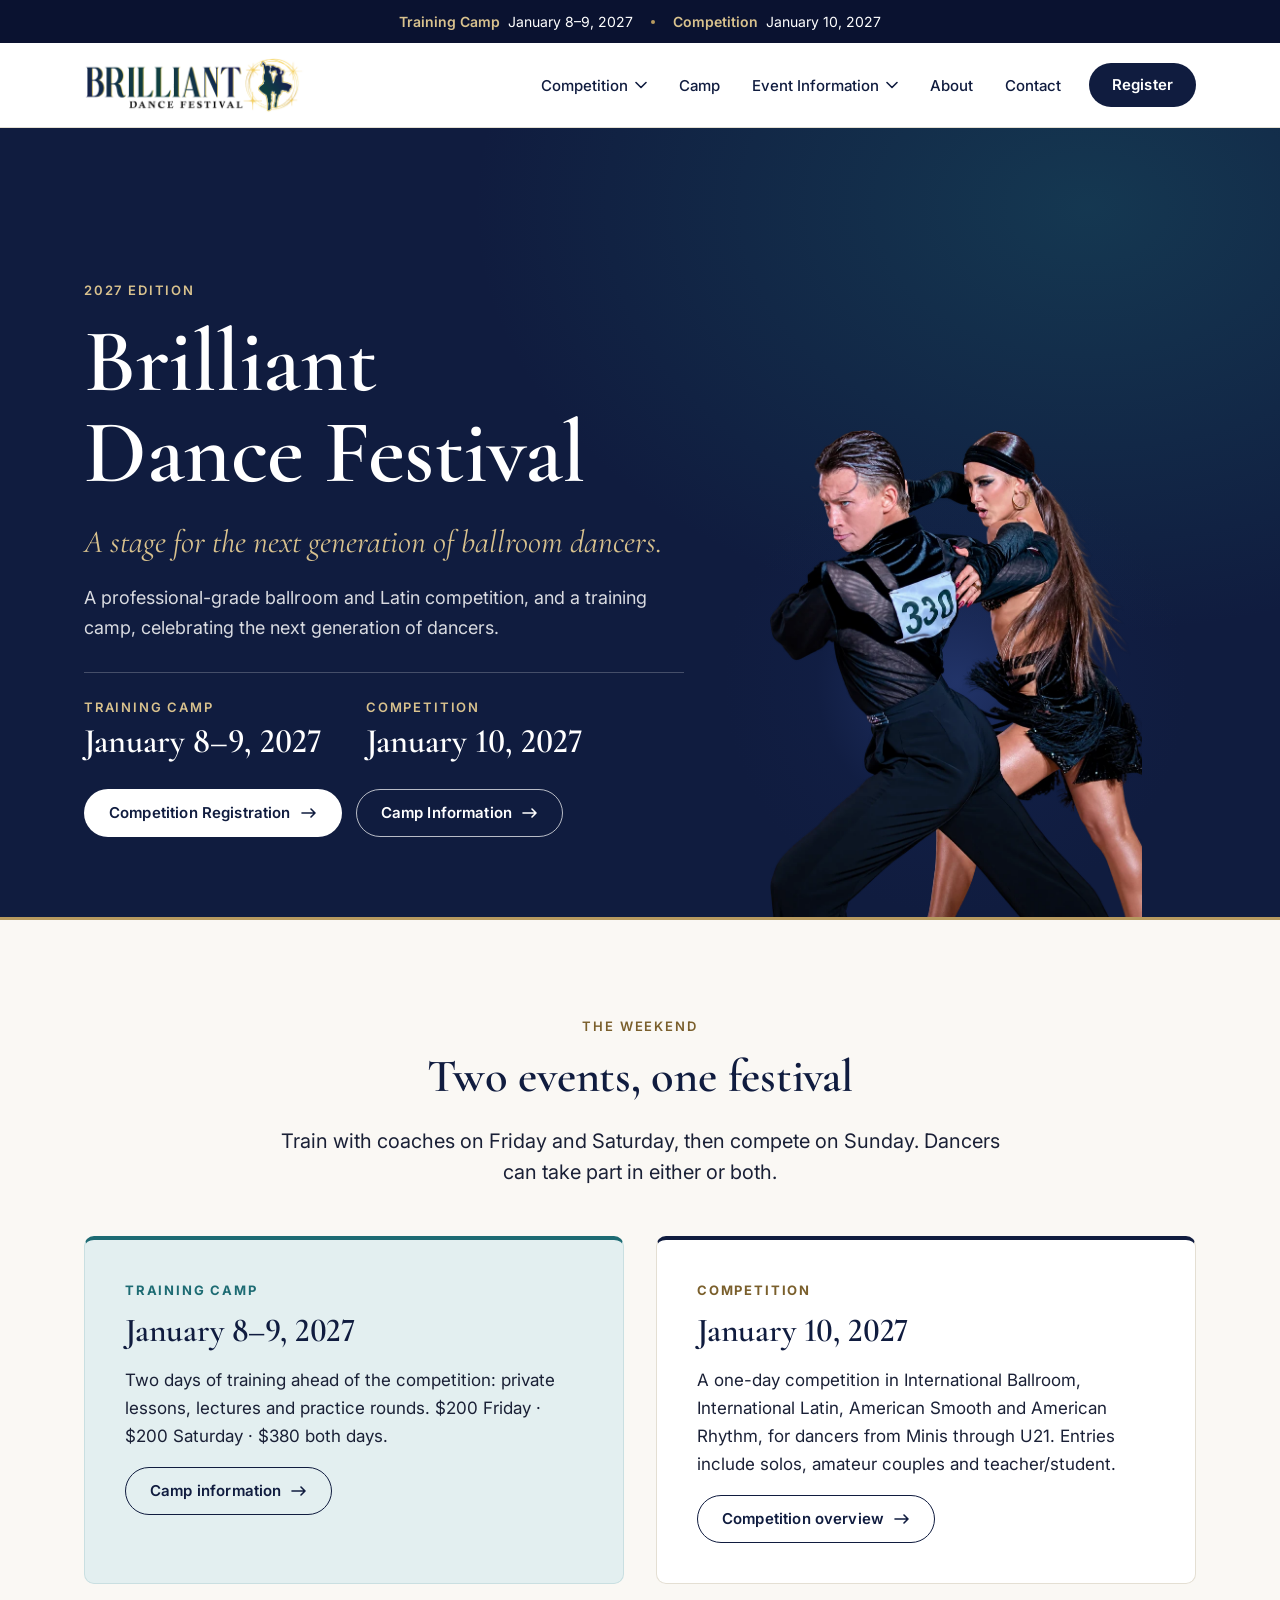
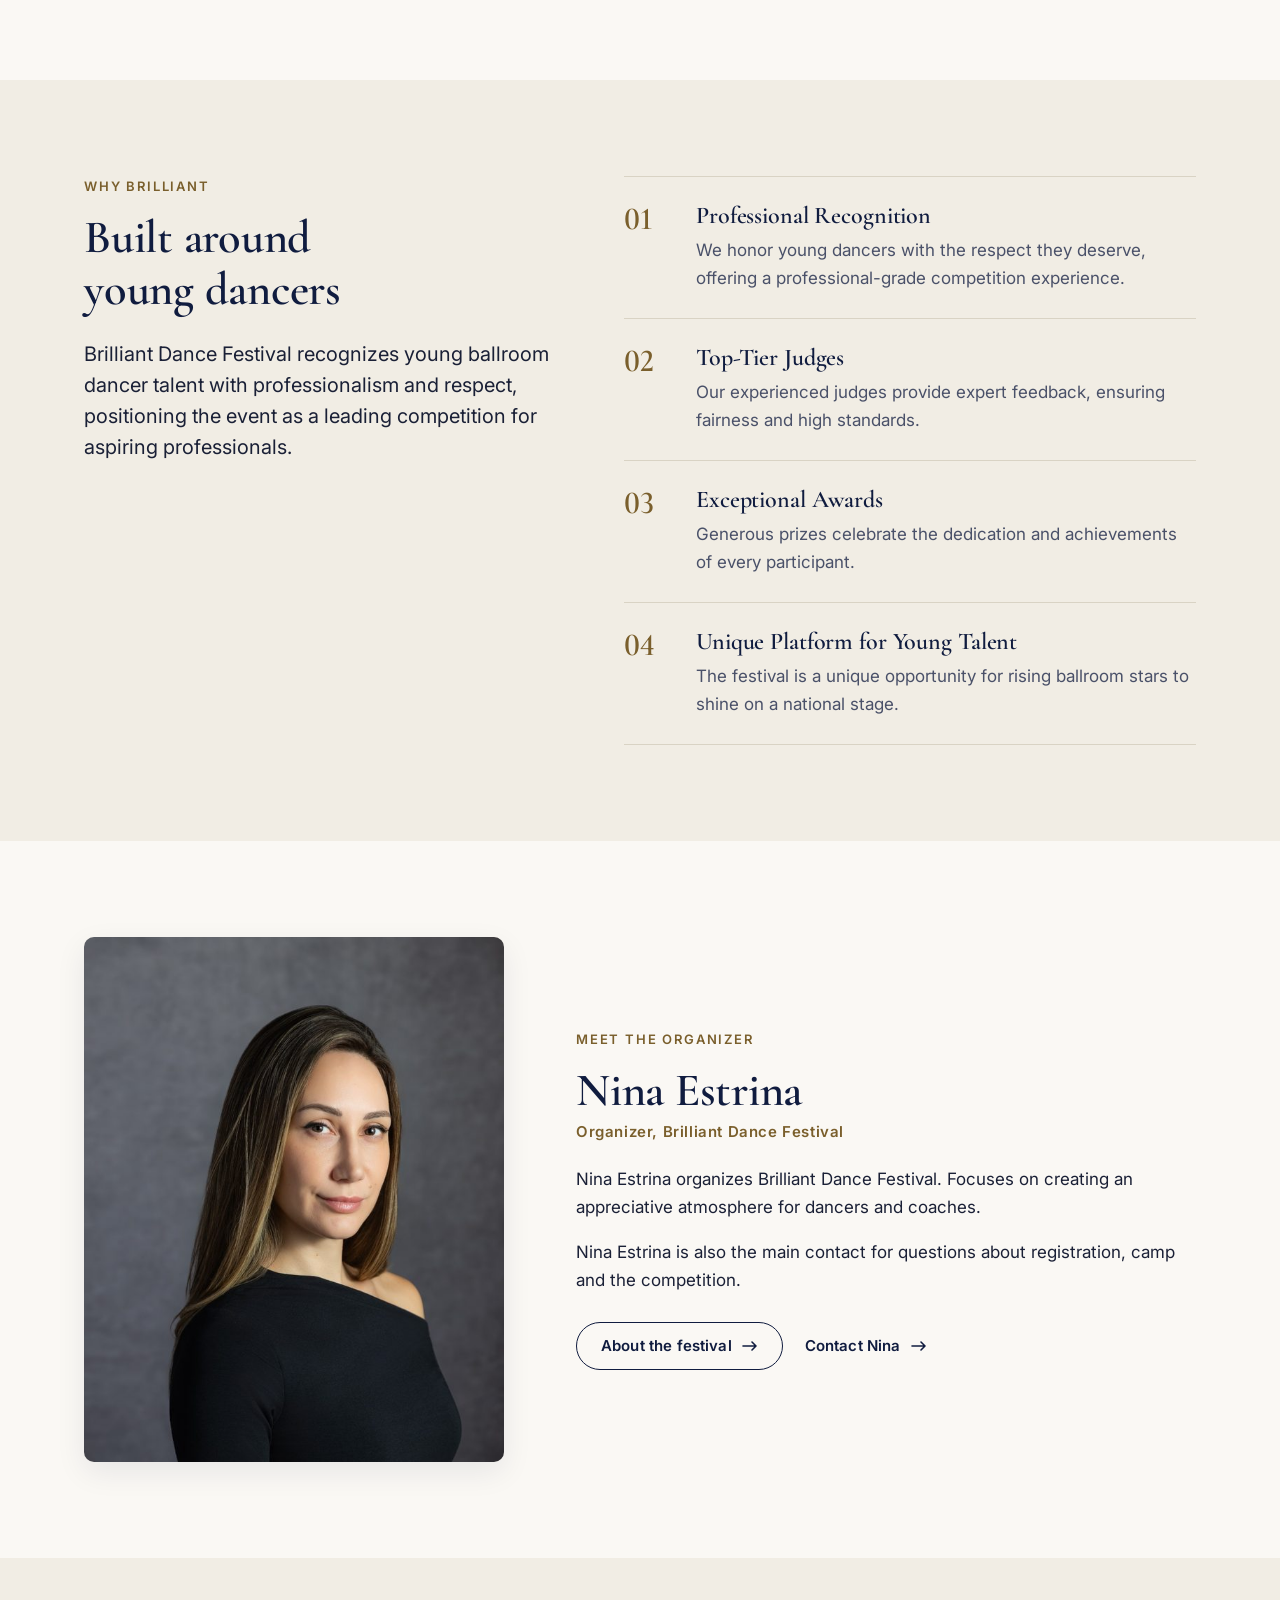
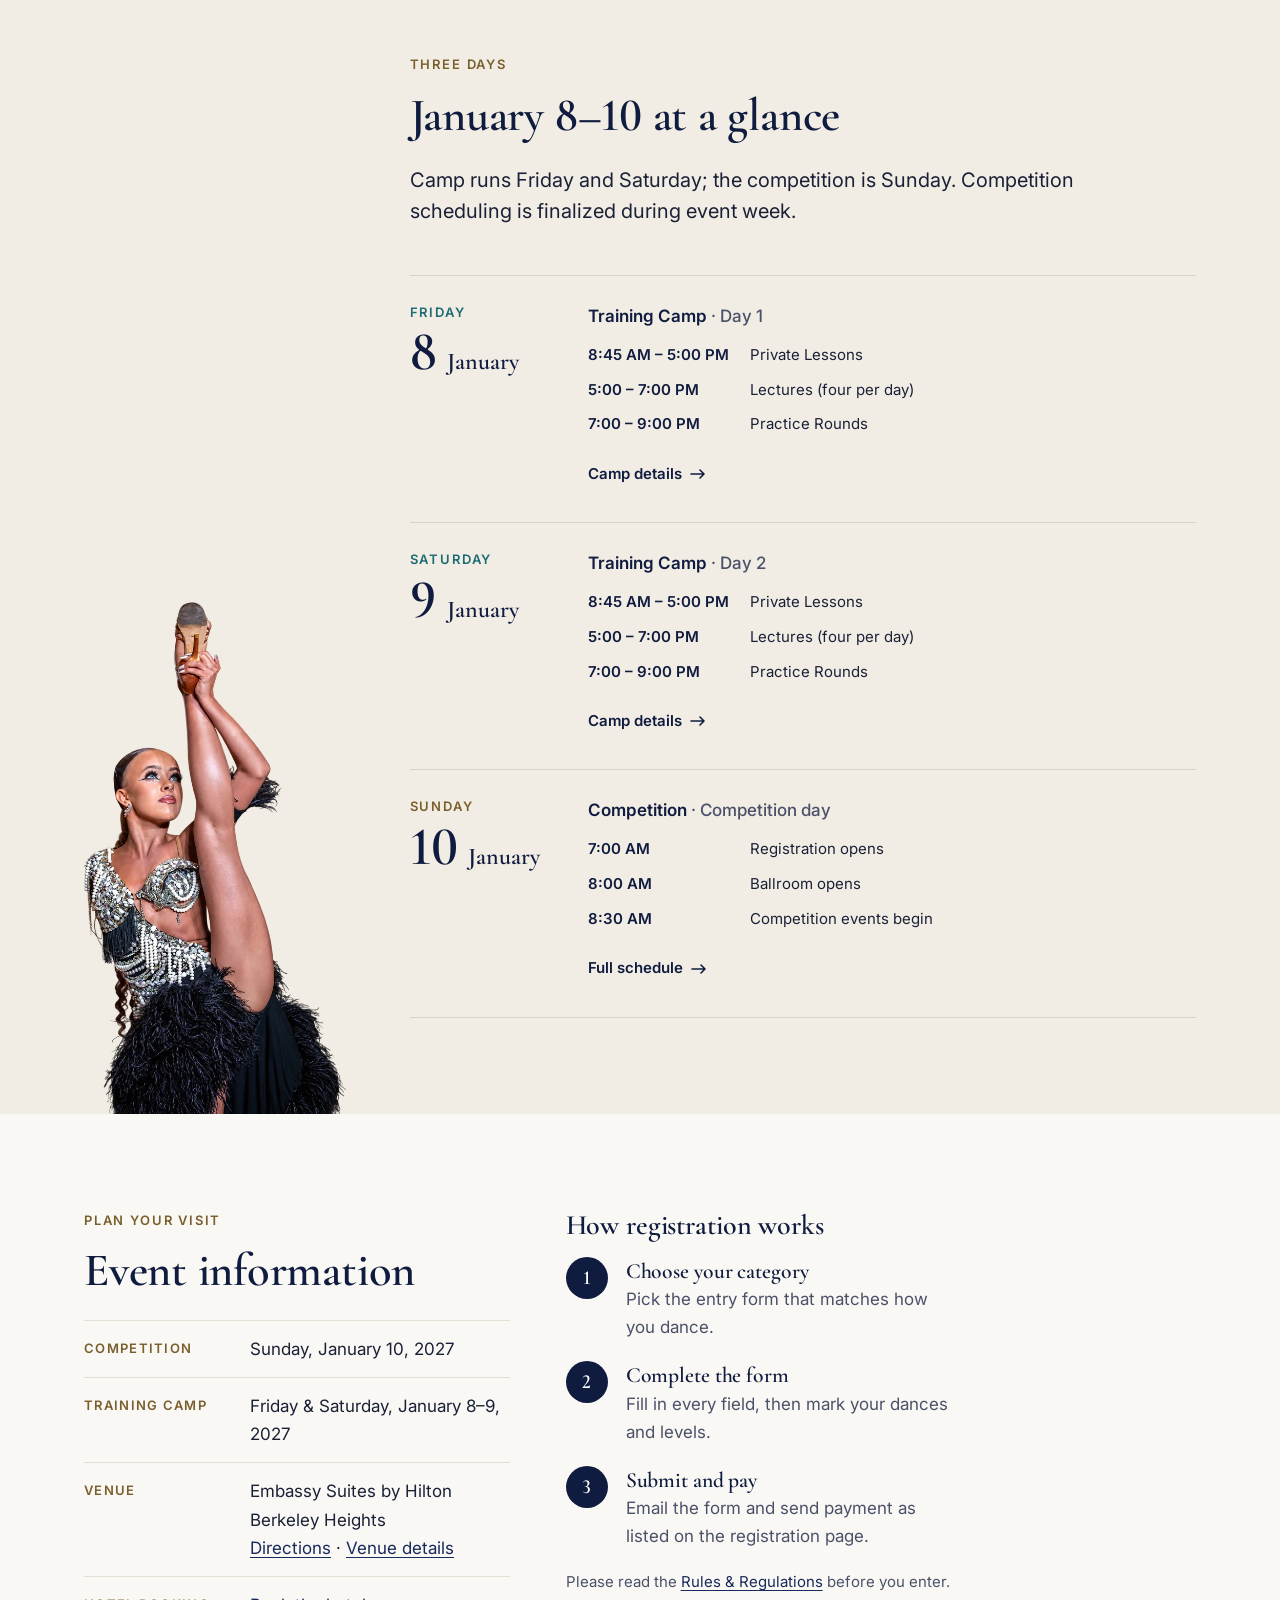
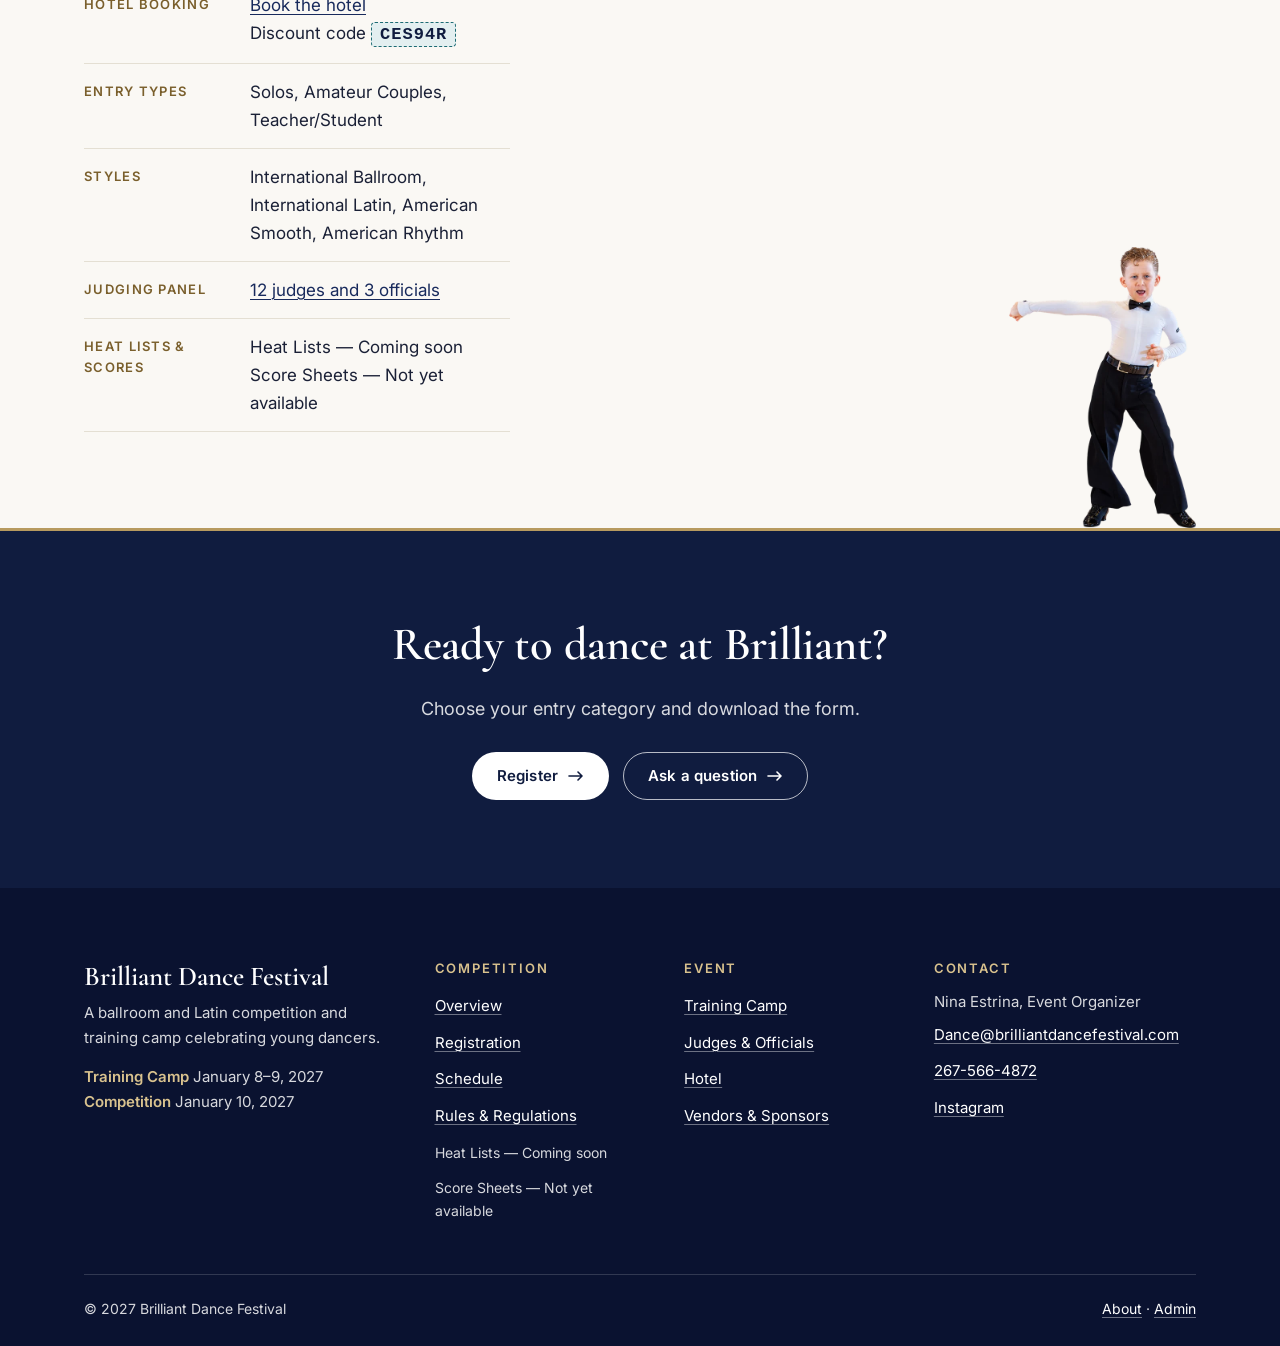
==== index.html @ 916d9d71 "Move Chairman of Judges (Darina Jeleva) to the Officials section Co-Authored-By: Claude Opus 5.5 <no" ====
<!DOCTYPE html>
<html lang="en" class="no-js">
<head>
<meta charset="UTF-8">
<meta name="viewport" content="width=device-width, initial-scale=1">
<title>Brilliant Dance Festival 2027 | Camp January 8–9, 2027 · Competition January 10, 2027</title>
<meta name="description" content="Brilliant Dance Festival 2027: Training Camp January 8–9, 2027 and ballroom competition January 10, 2027 at Embassy Suites by Hilton Berkeley Heights. Registration, schedule and event information.">
<meta name="theme-color" content="#101c3f">
<meta property="og:type" content="website">
<meta property="og:site_name" content="Brilliant Dance Festival">
<meta property="og:title" content="Brilliant Dance Festival 2027 | Camp January 8–9, 2027 · Competition January 10, 2027">
<meta property="og:description" content="Brilliant Dance Festival 2027: Training Camp January 8–9, 2027 and ballroom competition January 10, 2027 at Embassy Suites by Hilton Berkeley Heights. Registration, schedule and event information.">
<meta name="twitter:card" content="summary">
<meta name="twitter:title" content="Brilliant Dance Festival 2027 | Camp January 8–9, 2027 · Competition January 10, 2027">
<meta name="twitter:description" content="Brilliant Dance Festival 2027: Training Camp January 8–9, 2027 and ballroom competition January 10, 2027 at Embassy Suites by Hilton Berkeley Heights. Registration, schedule and event information.">
<link rel="icon" type="image/svg+xml" href="assets/favicon.svg">
<link rel="preconnect" href="https://fonts.googleapis.com">
<link rel="preconnect" href="https://fonts.gstatic.com" crossorigin>
<link rel="stylesheet" href="https://fonts.googleapis.com/css2?family=Cormorant+Garamond:wght@500;600;700&family=Inter:wght@400;500;600;700&display=swap">
<link rel="stylesheet" href="css/style.css">
<script>document.documentElement.className='js';setTimeout(function(){if(!document.documentElement.classList.contains('js-ready'))document.documentElement.classList.add('js-failed')},2500);</script>
<script type="application/ld+json">{"@context": "https://schema.org", "@type": "Event", "name": "Brilliant Dance Festival 2027", "description": "Ballroom and Latin competition and training camp for young dancers.", "startDate": "2027-01-08", "endDate": "2027-01-10", "eventStatus": "https://schema.org/EventScheduled", "eventAttendanceMode": "https://schema.org/OfflineEventAttendanceMode", "organizer": {"@type": "Person", "name": "Nina Estrina"}, "location": {"@type": "Place", "name": "Embassy Suites by Hilton Berkeley Heights", "address": "250 Connell Dr, Berkeley Heights, NJ 07922, United States"}, "subEvent": [{"@type": "Event", "name": "Brilliant Ballroom Training Camp", "startDate": "2027-01-08", "endDate": "2027-01-09"}, {"@type": "Event", "name": "Brilliant Dance Festival Competition", "startDate": "2027-01-10"}]}</script>
</head>
<body>
<a class="skip-link" href="#main">Skip to main content</a>

<div class="announce">
  <div class="container">
    <p><span><strong>Training Camp</strong> January 8–9, 2027</span><span class="dot" aria-hidden="true"></span><span><strong>Competition</strong> January 10, 2027</span></p>
  </div>
</div>
<header class="site-header">
  <div class="container nav-wrap">
    <a class="brand" href="index.html" aria-label="Brilliant Dance Festival — home">
      <img src="assets/logo.png" alt="Brilliant Dance Festival" width="900" height="229">
    </a>
    <button type="button" class="nav-toggle" aria-expanded="false" aria-controls="site-nav"><span class="bars" aria-hidden="true"></span><span class="sr-only">Menu</span></button>
    <nav id="site-nav" class="main-nav" aria-label="Primary">
      <ul>
          <li class="has-menu"><button type="button" class="menu-btn" aria-expanded="false" aria-controls="menu-0">Competition<svg class="chev" viewBox="0 0 12 8" width="12" height="8" aria-hidden="true"><path d="M1 1.5l5 5 5-5" fill="none" stroke="currentColor" stroke-width="1.6" stroke-linecap="round" stroke-linejoin="round"/></svg></button><ul class="submenu" id="menu-0"><li><a href="competition.html">Competition Overview</a></li><li><a href="schedule.html">Schedule</a></li><li><a href="prizes.html">Prizes</a></li><li><a href="judges.html">Judges &amp; Officials</a></li><li><a href="partner-search.html">Partner Search</a></li><li><a href="rules-regulations.html">Rules &amp; Regulations</a></li><li class="submenu-status"><span><strong>Heat Lists</strong> &mdash; Coming soon</span></li><li class="submenu-status"><span><strong>Score Sheets</strong> &mdash; Not yet available</span></li></ul></li>
          <li><a class="nav-link" href="camp.html">Camp</a></li>
          <li class="has-menu"><button type="button" class="menu-btn" aria-expanded="false" aria-controls="menu-2">Event Information<svg class="chev" viewBox="0 0 12 8" width="12" height="8" aria-hidden="true"><path d="M1 1.5l5 5 5-5" fill="none" stroke="currentColor" stroke-width="1.6" stroke-linecap="round" stroke-linejoin="round"/></svg></button><ul class="submenu" id="menu-2"><li><a href="registration.html">Registration</a></li><li><a href="hotel.html">Hotel</a></li><li><a href="vendors.html">Vendors &amp; Sponsors</a></li></ul></li>
          <li><a class="nav-link" href="about.html">About</a></li>
          <li><a class="nav-link" href="contact.html">Contact</a></li>
          <li class="nav-cta"><a class="btn btn-primary" href="registration.html">Register</a></li>
      </ul>
    </nav>
  </div>
</header>
<main id="main">

<section class="hero hero-art">
  <div class="container hero-grid">
    <div class="hero-copy">
      <p class="eyebrow on-dark">2027 Edition</p>
      <h1>Brilliant Dance Festival</h1>
      <p class="hero-tagline">A stage for the next generation of ballroom dancers.</p>
      <p class="hero-lede">A professional-grade ballroom and Latin competition, and a training camp, celebrating the next generation of dancers.</p>
      <dl class="hero-dates">
        <div><dt>Training Camp</dt><dd>January 8–9, 2027</dd></div>
        <div><dt>Competition</dt><dd>January 10, 2027</dd></div>
      </dl>
      <div class="actions">
        <a class="btn btn-light" href="registration.html">Competition Registration<svg class="arrow" viewBox="0 0 16 10" width="16" height="10" aria-hidden="true"><path d="M1 5h13M10 1l4 4-4 4" fill="none" stroke="currentColor" stroke-width="1.6" stroke-linecap="round" stroke-linejoin="round"/></svg></a>
        <a class="btn btn-ghost" href="camp.html">Camp Information<svg class="arrow" viewBox="0 0 16 10" width="16" height="10" aria-hidden="true"><path d="M1 5h13M10 1l4 4-4 4" fill="none" stroke="currentColor" stroke-width="1.6" stroke-linecap="round" stroke-linejoin="round"/></svg></a>
      </div>
    </div>
    <div class="cutout cutout--couple reveal" aria-hidden="true"><picture><source srcset="assets/images/camp-couple.webp" type="image/webp"><img src="assets/images/camp-couple.png" alt="" width="765" height="1000" loading="eager" fetchpriority="high" decoding="async"></picture></div>
  </div>
</section>

<section class="section " aria-labelledby="overview-title"><div class="container"><div class="section-head  reveal"><p class="eyebrow">The weekend</p><h2 id="overview-title">Two events, one festival</h2><p class="lead">Train with coaches on Friday and Saturday, then compete on Sunday. Dancers can take part in either or both.</p></div>
<div class="duo">
  <article class="path path-camp reveal">
    <p class="path-kind">Training Camp</p>
    <h3>January 8–9, 2027</h3>
    <p>Two days of training ahead of the competition: private lessons, lectures and practice rounds. $200 Friday &middot; $200 Saturday &middot; $380 both days.</p>
    <a class="btn btn-secondary" href="camp.html">Camp information<svg class="arrow" viewBox="0 0 16 10" width="16" height="10" aria-hidden="true"><path d="M1 5h13M10 1l4 4-4 4" fill="none" stroke="currentColor" stroke-width="1.6" stroke-linecap="round" stroke-linejoin="round"/></svg></a>
  </article>
  <article class="path path-comp reveal">
    <p class="path-kind">Competition</p>
    <h3>January 10, 2027</h3>
    <p>A one-day competition in International Ballroom, International Latin, American Smooth and American Rhythm, for dancers from Minis through U21. Entries include solos, amateur couples and teacher/student.</p>
    <a class="btn btn-secondary" href="competition.html">Competition overview<svg class="arrow" viewBox="0 0 16 10" width="16" height="10" aria-hidden="true"><path d="M1 5h13M10 1l4 4-4 4" fill="none" stroke="currentColor" stroke-width="1.6" stroke-linecap="round" stroke-linejoin="round"/></svg></a>
  </article>
</div></div></section>

<section class="section alt" aria-labelledby="why-title"><div class="container">
<div class="split-text">
  <div class="reveal">
    <p class="eyebrow">Why Brilliant</p>
    <h2 id="why-title">Built around young dancers</h2>
    <p class="lead">Brilliant Dance Festival recognizes young ballroom dancer talent with professionalism and respect, positioning the event as a leading competition for aspiring professionals.</p>
  </div>
  <ol class="why"><li class="reveal"><span class="num" aria-hidden="true">01</span><div><h3>Professional Recognition</h3><p>We honor young dancers with the respect they deserve, offering a professional-grade competition experience.</p></div></li><li class="reveal"><span class="num" aria-hidden="true">02</span><div><h3>Top-Tier Judges</h3><p>Our experienced judges provide expert feedback, ensuring fairness and high standards.</p></div></li><li class="reveal"><span class="num" aria-hidden="true">03</span><div><h3>Exceptional Awards</h3><p>Generous prizes celebrate the dedication and achievements of every participant.</p></div></li><li class="reveal"><span class="num" aria-hidden="true">04</span><div><h3>Unique Platform for Young Talent</h3><p>The festival is a unique opportunity for rising ballroom stars to shine on a national stage.</p></div></li></ol>
</div></div></section>

<section class="section " aria-labelledby="organizer-title"><div class="container">
<div class="organizer ">
  <figure class="portrait reveal reveal-img"><img class="" src="assets/images/nina-estrina-900.jpg" srcset="assets/images/nina-estrina-600.jpg 600w, assets/images/nina-estrina-900.jpg 900w, assets/images/nina-estrina-1200.jpg 1200w" sizes="(min-width: 900px) 420px, (min-width: 600px) 60vw, 90vw" width="1200" height="1500" alt="Portrait of Nina Estrina, organizer of Brilliant Dance Festival" loading="lazy" decoding="async"></figure>
  <div class="organizer-copy reveal">
    <p class="eyebrow">Meet the Organizer</p>
    <h2 id="organizer-title">Nina Estrina</h2>
    <p class="role-line">Organizer, Brilliant Dance Festival</p>
    <p>Nina Estrina organizes Brilliant Dance Festival. Focuses on creating an appreciative atmosphere for dancers and coaches.</p>
    <p>Nina Estrina is also the main contact for questions about registration, camp and the competition.</p>
    <div class="actions"><a class="btn btn-secondary" href="about.html">About the festival<svg class="arrow" viewBox="0 0 16 10" width="16" height="10" aria-hidden="true"><path d="M1 5h13M10 1l4 4-4 4" fill="none" stroke="currentColor" stroke-width="1.6" stroke-linecap="round" stroke-linejoin="round"/></svg></a><a class="btn btn-text" href="contact.html">Contact Nina<svg class="arrow" viewBox="0 0 16 10" width="16" height="10" aria-hidden="true"><path d="M1 5h13M10 1l4 4-4 4" fill="none" stroke="currentColor" stroke-width="1.6" stroke-linecap="round" stroke-linejoin="round"/></svg></a></div>
  </div>
</div></div></section>

<section class="section alt days-section" aria-labelledby="days-title">
  <div class="container days-grid">
    <div class="cutout cutout--kick reveal" aria-hidden="true"><picture><source srcset="assets/images/camp-high-kick.webp" type="image/webp"><img src="assets/images/camp-high-kick.png" alt="" width="511" height="1000" loading="lazy" decoding="async"></picture></div>
    <div class="days-body">
      <div class="section-head left reveal"><p class="eyebrow">Three days</p><h2 id="days-title">January 8&ndash;10 at a glance</h2><p class="lead">Camp runs Friday and Saturday; the competition is Sunday. Competition scheduling is finalized during event week.</p></div>
      <ol class="days">
    <li class="day camp reveal">
      <div class="day-date"><p class="day-wd">Friday</p><p class="day-num"><span>8</span> January</p></div>
      <div class="day-main">
        <p class="day-kind">Training Camp <span class="day-sub">&middot; Day 1</span></p>
        <ul class="day-times"><li><span class="time">8:45 AM – 5:00 PM</span><span>Private Lessons</span></li><li><span class="time">5:00 – 7:00 PM</span><span>Lectures (four per day)</span></li><li><span class="time">7:00 – 9:00 PM</span><span>Practice Rounds</span></li></ul>
        <a class="text-link" href="camp.html">Camp details<svg class="arrow" viewBox="0 0 16 10" width="16" height="10" aria-hidden="true"><path d="M1 5h13M10 1l4 4-4 4" fill="none" stroke="currentColor" stroke-width="1.6" stroke-linecap="round" stroke-linejoin="round"/></svg></a>
      </div>
    </li>
    <li class="day camp reveal">
      <div class="day-date"><p class="day-wd">Saturday</p><p class="day-num"><span>9</span> January</p></div>
      <div class="day-main">
        <p class="day-kind">Training Camp <span class="day-sub">&middot; Day 2</span></p>
        <ul class="day-times"><li><span class="time">8:45 AM – 5:00 PM</span><span>Private Lessons</span></li><li><span class="time">5:00 – 7:00 PM</span><span>Lectures (four per day)</span></li><li><span class="time">7:00 – 9:00 PM</span><span>Practice Rounds</span></li></ul>
        <a class="text-link" href="camp.html">Camp details<svg class="arrow" viewBox="0 0 16 10" width="16" height="10" aria-hidden="true"><path d="M1 5h13M10 1l4 4-4 4" fill="none" stroke="currentColor" stroke-width="1.6" stroke-linecap="round" stroke-linejoin="round"/></svg></a>
      </div>
    </li>
    <li class="day comp reveal">
      <div class="day-date"><p class="day-wd">Sunday</p><p class="day-num"><span>10</span> January</p></div>
      <div class="day-main">
        <p class="day-kind">Competition <span class="day-sub">&middot; Competition day</span></p>
        <ul class="day-times"><li><span class="time">7:00 AM</span><span>Registration opens</span></li><li><span class="time">8:00 AM</span><span>Ballroom opens</span></li><li><span class="time">8:30 AM</span><span>Competition events begin</span></li></ul>
        <a class="text-link" href="schedule.html">Full schedule<svg class="arrow" viewBox="0 0 16 10" width="16" height="10" aria-hidden="true"><path d="M1 5h13M10 1l4 4-4 4" fill="none" stroke="currentColor" stroke-width="1.6" stroke-linecap="round" stroke-linejoin="round"/></svg></a>
      </div>
    </li></ol>
    </div>
  </div>
</section>

<section class="section info-section" aria-labelledby="info-title">
  <div class="container info-grid">
    <div class="reveal">
      <p class="eyebrow">Plan your visit</p>
      <h2 id="info-title">Event information</h2>
      
<dl class="facts">
  <div><dt>Competition</dt><dd>Sunday, January 10, 2027</dd></div>
  <div><dt>Training Camp</dt><dd>Friday &amp; Saturday, January 8–9, 2027</dd></div>
  <div><dt>Venue</dt><dd>Embassy Suites by Hilton Berkeley Heights<br><a href="https://www.google.com/maps/search/?api=1&amp;query=250%20Connell%20Dr%2C%20Berkeley%20Heights%2C%20NJ%2007922%2C%20United%20States" target="_blank" rel="noopener">Directions</a> &middot; <a href="hotel.html">Venue details</a></dd></div>
  <div><dt>Hotel booking</dt><dd><a href="https://www.hilton.com/en/hotels/ewrbees-embassy-suites-berkeley-heights/?arrivalDate=2027-01-07&amp;departureDate=2027-01-11&amp;flexibleDates=false&amp;numRooms=1&amp;numAdults=1&amp;numChildren=0&amp;room1ChildAges=&amp;room1AdultAges=&amp;displayCurrency=USD&amp;corporateCode=CES94R" target="_blank" rel="noopener">Book the hotel</a><br>Discount code <strong class="code">CES94R</strong></dd></div>
  <div><dt>Entry types</dt><dd>Solos, Amateur Couples, Teacher/Student</dd></div>
  <div><dt>Styles</dt><dd>International Ballroom, International Latin, American Smooth, American Rhythm</dd></div>
  <div><dt>Judging panel</dt><dd><a href="judges.html">12 judges and 3 officials</a></dd></div>
  <div><dt>Heat lists &amp; scores</dt><dd>Heat Lists &mdash; Coming soon<br>Score Sheets &mdash; Not yet available</dd></div>
</dl>
    </div>
    <div class="info-reg reveal">
      <h3 class="h3-display">How registration works</h3>
      <ol class="steps">
  <li><h3>Choose your category</h3><p>Pick the entry form that matches how you dance.</p></li>
  <li><h3>Complete the form</h3><p>Fill in every field, then mark your dances and levels.</p></li>
  <li><h3>Submit and pay</h3><p>Email the form and send payment as listed on the registration page.</p></li>
</ol>
      <p class="small-note">Please read the <a href="rules-regulations.html">Rules &amp; Regulations</a> before you enter.</p>
    </div>
    <div class="cutout cutout--boy reveal" aria-hidden="true"><picture><source srcset="assets/images/camp-boy.webp" type="image/webp"><img src="assets/images/camp-boy.png" alt="" width="466" height="700" loading="lazy" decoding="async"></picture></div>
  </div>
</section>

<section class="cta-band">
  <div class="container reveal">
    <h2>Ready to dance at Brilliant?</h2>
    <p>Choose your entry category and download the form.</p>
    <div class="actions center"><a class="btn btn-light" href="registration.html">Register<svg class="arrow" viewBox="0 0 16 10" width="16" height="10" aria-hidden="true"><path d="M1 5h13M10 1l4 4-4 4" fill="none" stroke="currentColor" stroke-width="1.6" stroke-linecap="round" stroke-linejoin="round"/></svg></a><a class="btn btn-ghost" href="contact.html">Ask a question<svg class="arrow" viewBox="0 0 16 10" width="16" height="10" aria-hidden="true"><path d="M1 5h13M10 1l4 4-4 4" fill="none" stroke="currentColor" stroke-width="1.6" stroke-linecap="round" stroke-linejoin="round"/></svg></a></div>
  </div>
</section>

</main>
<footer class="site-footer">
  <div class="container">
    <div class="footer-grid">
      <div class="footer-brand">
        <p class="footer-name">Brilliant Dance Festival</p>
        <p>A ballroom and Latin competition and training camp celebrating young dancers.</p>
        <p class="footer-dates"><strong>Training Camp</strong> January 8–9, 2027<br><strong>Competition</strong> January 10, 2027</p>
      </div>
      <nav aria-label="Competition">
        <h2>Competition</h2>
        <ul>
          <li><a href="competition.html">Overview</a></li>
          <li><a href="registration.html">Registration</a></li>
          <li><a href="schedule.html">Schedule</a></li>
          <li><a href="rules-regulations.html">Rules &amp; Regulations</a></li>
          <li class="footer-status"><span>Heat Lists &mdash; Coming soon</span></li><li class="footer-status"><span>Score Sheets &mdash; Not yet available</span></li>
        </ul>
      </nav>
      <nav aria-label="Event information">
        <h2>Event</h2>
        <ul>
          <li><a href="camp.html">Training Camp</a></li>
          <li><a href="judges.html">Judges &amp; Officials</a></li>
          <li><a href="hotel.html">Hotel</a></li>
          <li><a href="vendors.html">Vendors &amp; Sponsors</a></li>
        </ul>
      </nav>
      <div>
        <h2>Contact</h2>
        <ul>
          <li>Nina Estrina, Event Organizer</li>
          <li><a href="mailto:Dance@brilliantdancefestival.com">Dance@brilliantdancefestival.com</a></li>
          <li><a href="tel:2675664872">267-566-4872</a></li>
          <li><a href="https://www.instagram.com/brilliant.dance.festival" target="_blank" rel="noopener">Instagram<span class="sr-only"> (opens in a new tab)</span></a></li>
        </ul>
      </div>
    </div>
    <div class="bottom-bar">
      <span>&copy; 2027 Brilliant Dance Festival</span>
      <span><a href="about.html">About</a> &middot; <a href="/admin">Admin</a></span>
    </div>
  </div>
</footer>
<script src="js/main.js" defer></script>
</body>
</html>
---- css/style.css ----
/* ==========================================================================
   Brilliant Dance Festival — stylesheet (2027 redesign)
   Deep navy + warm white, restrained teal, subtle champagne details.
   Cormorant Garamond (display) + Inter (body). Edit the tokens below to re-theme.
   ========================================================================== */

:root {
  --navy: #101c3f;
  --navy-2: #182a5c;
  --navy-deep: #0a1230;
  --teal: #1d6b73;
  --teal-soft: #e3eff0;
  --champagne: #b79a5f;
  --champagne-light: #d9c28e;
  --champagne-dark: #7a5f2c;
  --bg: #faf8f4;
  --bg-alt: #f1ede4;
  --surface: #ffffff;
  --line: #e4dfd3;
  --text: #1a2036;
  --muted: #4a5169;
  --on-dark: #ffffff;
  --on-dark-muted: rgba(255, 255, 255, 0.84);
  --font-display: 'Cormorant Garamond', Georgia, 'Times New Roman', serif;
  --font-body: 'Inter', -apple-system, BlinkMacSystemFont, 'Segoe UI', Roboto, Helvetica, Arial, sans-serif;
  --radius: 6px;
  --radius-lg: 10px;
  --shadow: 0 10px 30px rgba(16, 28, 63, 0.08);
  --max: 1160px;
  --header-h: 84px;
  --ease: cubic-bezier(0.22, 0.61, 0.36, 1);
}

*, *::before, *::after { box-sizing: border-box; }
html { font-variant-numeric: lining-nums; font-feature-settings: "lnum" 1; scroll-behavior: smooth; scroll-padding-top: calc(var(--header-h) + 16px); -webkit-text-size-adjust: 100%; }
body {
  margin: 0; background: var(--bg); color: var(--text);
  font-family: var(--font-body); font-size: 1.0625rem; line-height: 1.65;
  -webkit-font-smoothing: antialiased; text-rendering: optimizeLegibility;
}
img { max-width: 100%; height: auto; display: block; }
a { color: var(--navy-2); text-underline-offset: 3px; text-decoration-thickness: 1px; }
a:hover { color: var(--teal); }
h1, h2, h3, h4 { font-family: var(--font-display); font-weight: 600; line-height: 1.12; color: var(--navy); margin: 0 0 0.5em; letter-spacing: -0.005em; text-wrap: balance; }
h1 { font-size: clamp(2.6rem, 6vw, 4.4rem); }
h2 { font-size: clamp(2rem, 4vw, 2.9rem); }
h3 { font-size: 1.45rem; }
p { margin: 0 0 1em; }
ul, ol { margin: 0; padding: 0; }
:focus-visible { outline: 3px solid var(--teal); outline-offset: 3px; border-radius: 3px; }
.on-dark :focus-visible, .hero :focus-visible, .page-hero :focus-visible, .site-footer :focus-visible, .cta-band :focus-visible, .announce :focus-visible { outline-color: var(--champagne-light); }

.container { width: 100%; max-width: var(--max); margin: 0 auto; padding: 0 24px; }
.sr-only { position: absolute; width: 1px; height: 1px; padding: 0; margin: -1px; overflow: hidden; clip: rect(0,0,0,0); white-space: nowrap; border: 0; }
.skip-link { position: absolute; left: 12px; top: -60px; z-index: 200; background: var(--navy); color: #fff; padding: 12px 18px; border-radius: var(--radius); transition: top 0.2s; }
.skip-link:focus { top: 12px; color: #fff; }
.center { text-align: center; }

/* ---------- Eyebrow / small labels ---------- */
.eyebrow { font-family: var(--font-body); font-size: 0.8125rem; font-weight: 600; letter-spacing: 0.14em; text-transform: uppercase; color: var(--champagne-dark); margin: 0 0 14px; }
.eyebrow.on-dark, .hero .eyebrow, .page-hero .eyebrow { color: var(--champagne-light); }

/* ---------- Buttons ---------- */
.btn {
  display: inline-flex; align-items: center; gap: 10px; justify-content: center;
  min-height: 48px; padding: 12px 24px; border-radius: 999px; border: 1.5px solid transparent;
  font: 600 0.9375rem/1.2 var(--font-body); letter-spacing: 0.01em; text-decoration: none; cursor: pointer;
  transition: background-color 0.25s var(--ease), color 0.25s var(--ease), border-color 0.25s var(--ease), transform 0.25s var(--ease), box-shadow 0.25s var(--ease);
}
.btn .arrow { transition: transform 0.25s var(--ease); flex: none; }
.btn:hover .arrow, .text-link:hover .arrow { transform: translateX(4px); }
.btn-primary { background: var(--navy); color: #fff; }
.btn-primary:hover { background: var(--navy-2); color: #fff; box-shadow: 0 8px 20px rgba(16,28,63,0.2); transform: translateY(-1px); }
.btn-secondary { background: transparent; color: var(--navy); border-color: var(--navy); }
.btn-secondary:hover { background: var(--navy); color: #fff; }
.btn-light { background: #fff; color: var(--navy); }
.btn-light:hover { background: var(--champagne-light); color: var(--navy-deep); transform: translateY(-1px); }
.btn-ghost { background: transparent; color: #fff; border-color: rgba(255,255,255,0.7); }
.btn-ghost:hover { background: rgba(255,255,255,0.12); border-color: #fff; color: #fff; }
.btn-text, .text-link { color: var(--navy); font-weight: 600; text-decoration: none; background: none; border: 0; padding-left: 8px; padding-right: 8px; }
.btn-text:hover, .text-link:hover { color: var(--teal); }
.text-link { display: inline-flex; gap: 8px; align-items: center; padding: 0; min-height: 44px; font-size: 0.9375rem; }
.actions { display: flex; flex-wrap: wrap; gap: 14px; align-items: center; margin-top: 28px; }
.actions.center { justify-content: center; }

/* ---------- Announcement bar ---------- */
.announce { background: var(--navy-deep); color: #fff; font-size: 0.875rem; }
.announce p { margin: 0; padding: 10px 0; display: flex; flex-wrap: wrap; gap: 4px 18px; justify-content: center; text-align: center; }
.announce strong { color: var(--champagne-light); font-weight: 600; margin-right: 4px; }
@media (max-width: 560px) { .announce .dot { display: none; } }
.announce .dot { width: 4px; height: 4px; background: var(--champagne); border-radius: 50%; align-self: center; }

/* ---------- Header / nav ---------- */
.site-header { position: sticky; top: 0; z-index: 100; background: #fff; border-bottom: 1px solid var(--line); }
.nav-wrap { display: flex; align-items: center; justify-content: space-between; gap: 24px; min-height: var(--header-h); }
.brand { display: block; flex: none; }
.brand img { height: 56px; width: auto; }
.main-nav ul { list-style: none; display: flex; align-items: center; gap: 4px; }
.main-nav .nav-link, .menu-btn {
  display: inline-flex; align-items: center; gap: 7px; min-height: 44px; padding: 8px 14px; border-radius: var(--radius);
  font: 500 0.9375rem/1 var(--font-body); color: var(--navy); text-decoration: none; background: none; border: 0; cursor: pointer;
  transition: color 0.2s, background-color 0.2s;
}
.main-nav .nav-link:hover, .menu-btn:hover, .has-menu.open > .menu-btn { background: var(--bg-alt); color: var(--navy); }
.main-nav [aria-current="page"], .has-menu.is-current > .menu-btn { color: var(--navy); box-shadow: inset 0 -2px 0 var(--champagne); border-radius: 0; }
.chev { transition: transform 0.25s var(--ease); }
.has-menu.open .chev { transform: rotate(180deg); }
.has-menu { position: relative; }
.submenu { list-style: none; position: absolute; top: calc(100% + 6px); left: 0; min-width: 240px; background: #fff; border: 1px solid var(--line); border-radius: var(--radius-lg); box-shadow: var(--shadow); padding: 8px; display: block !important; opacity: 0; visibility: hidden; transform: translateY(-6px); transition: opacity 0.2s var(--ease), transform 0.2s var(--ease), visibility 0.2s; }
.submenu a { display: block; padding: 11px 14px; border-radius: var(--radius); color: var(--navy); text-decoration: none; font-size: 0.9375rem; }
.submenu a:hover, .submenu a[aria-current="page"] { background: var(--bg-alt); }
.has-menu:hover > .submenu, .has-menu.open > .submenu, .no-js .has-menu:focus-within > .submenu { opacity: 1; visibility: visible; transform: none; }
.nav-cta { margin-left: 10px; }
.nav-cta .btn { min-height: 44px; padding: 10px 22px; }
.nav-toggle { display: none; width: 48px; height: 48px; border: 1.5px solid var(--navy); border-radius: var(--radius); background: #fff; cursor: pointer; align-items: center; justify-content: center; }
.nav-toggle .bars, .nav-toggle .bars::before, .nav-toggle .bars::after { display: block; width: 20px; height: 2px; background: var(--navy); border-radius: 2px; transition: transform 0.3s var(--ease), background-color 0.2s; }
.nav-toggle .bars { position: relative; }
.nav-toggle .bars::before, .nav-toggle .bars::after { content: ""; position: absolute; left: 0; }
.nav-toggle .bars::before { top: -6px; } .nav-toggle .bars::after { top: 6px; }
.nav-toggle[aria-expanded="true"] .bars { background: transparent; }
.nav-toggle[aria-expanded="true"] .bars::before { transform: translateY(6px) rotate(45deg); }
.nav-toggle[aria-expanded="true"] .bars::after { transform: translateY(-6px) rotate(-45deg); }

@media (max-width: 960px) {
  :root { --header-h: 72px; }
  .brand img { height: 48px; }
  .nav-toggle { display: inline-flex; }
  .main-nav { position: absolute; left: 0; right: 0; top: 100%; background: #fff; border-bottom: 1px solid var(--line); box-shadow: 0 18px 30px rgba(16,28,63,0.1); max-height: calc(100vh - var(--header-h) - 44px); overflow-y: auto; }
  .js .main-nav { visibility: hidden; opacity: 0; transform: translateY(-8px); transition: opacity 0.25s var(--ease), transform 0.25s var(--ease), visibility 0.25s; }
  .js .main-nav.open { visibility: visible; opacity: 1; transform: none; }
  .main-nav ul { flex-direction: column; align-items: stretch; gap: 0; padding: 12px 24px 24px; }
  .main-nav li { border-bottom: 1px solid var(--line); }
  .main-nav .nav-link, .menu-btn { width: 100%; justify-content: space-between; padding: 14px 4px; min-height: 52px; font-size: 1.0625rem; border-radius: 0; }
  .main-nav [aria-current="page"], .has-menu.is-current > .menu-btn { box-shadow: none; color: var(--teal); }
  .submenu { position: static; box-shadow: none; border: 0; padding: 0 0 10px 12px; min-width: 0; opacity: 1; visibility: visible; transform: none; display: none !important; }
  .has-menu.open > .submenu, .no-js .submenu { display: block !important; }
  .has-menu:hover > .submenu { display: none !important; }
  .has-menu.open:hover > .submenu { display: block !important; }
  .submenu a { padding: 12px 8px; min-height: 44px; }
  .nav-cta { margin: 18px 0 0; border: 0 !important; }
  .nav-cta .btn { width: 100%; min-height: 52px; }
}

/* ---------- Hero (home) ---------- */
.hero { background: var(--navy); color: var(--on-dark); position: relative; overflow: hidden; border-bottom: 3px solid var(--champagne); }
.hero::before { content: ""; position: absolute; inset: 0; background: radial-gradient(80% 90% at 85% 10%, rgba(29,107,115,0.35), transparent 60%); pointer-events: none; }
.hero-grid { position: relative; display: grid; grid-template-columns: 1.15fr 0.85fr; gap: 56px; align-items: center; padding-top: 80px; padding-bottom: 88px; }
.hero h1 { color: #fff; font-size: clamp(3rem, 7.4vw, 5.6rem); line-height: 1.02; margin-bottom: 18px; }
.hero-tagline { text-wrap: balance; font-family: var(--font-display); font-size: clamp(1.5rem, 3vw, 2rem); font-style: italic; color: var(--champagne-light); margin: 0 0 14px; }
.hero-lede { font-size: 1.125rem; max-width: 34em; color: var(--on-dark-muted); margin-bottom: 30px; }
.hero-dates { display: flex; flex-wrap: wrap; gap: 14px 44px; margin: 0 0 6px; padding-top: 24px; border-top: 1px solid rgba(255,255,255,0.22); }
.hero-dates dt { font-size: 0.8125rem; letter-spacing: 0.14em; text-transform: uppercase; color: var(--champagne-light); font-weight: 600; }
.hero-dates dd { margin: 4px 0 0; font-family: var(--font-display); font-size: clamp(1.6rem, 3.2vw, 2.15rem); font-weight: 600; color: #fff; line-height: 1.1; }
.hero-year { display: flex; flex-direction: column; align-items: center; justify-content: center; text-align: center; min-height: 360px; border: 1px solid rgba(217,194,142,0.45); border-radius: var(--radius-lg); position: relative; padding: 32px; }
.hero-year::after { content: ""; position: absolute; inset: 10px; border: 1px solid rgba(217,194,142,0.2); border-radius: 6px; pointer-events: none; }
.hero-year .yr { font-family: var(--font-display); font-size: clamp(5.5rem, 13vw, 10rem); font-weight: 600; line-height: 0.9; color: transparent; -webkit-text-stroke: 1.5px var(--champagne-light); letter-spacing: 0.01em; }
.hero-year .yr-sub { margin-top: 18px; font-size: 0.875rem; letter-spacing: 0.3em; text-transform: uppercase; color: var(--on-dark-muted); }
.hero-photo { margin: 0; border-radius: var(--radius-lg); overflow: hidden; aspect-ratio: 4 / 5; box-shadow: 0 24px 50px rgba(0,0,0,0.35); }
.hero-photo img { width: 100%; height: 100%; object-fit: cover; }
@media (max-width: 960px) {
  .hero-grid { grid-template-columns: 1fr; gap: 40px; padding-top: 52px; padding-bottom: 56px; }
  .hero-year { min-height: 220px; order: -1; padding: 24px; }
  .hero-photo { order: -1; aspect-ratio: 4 / 3; }
}

/* ---------- Inner page hero ---------- */
.page-hero { background: var(--navy); color: var(--on-dark); padding: 72px 0 64px; border-bottom: 3px solid var(--champagne); }
.page-hero h1 { color: #fff; margin-bottom: 16px; font-size: clamp(2.5rem, 5.5vw, 4rem); }
.page-hero .lede { font-size: 1.1875rem; max-width: 40em; color: var(--on-dark-muted); margin: 0; }
.page-hero .lede a { color: var(--champagne-light); }
.page-hero .actions { margin-top: 28px; }
@media (max-width: 640px) { .page-hero { padding: 48px 0 44px; } }

/* ---------- Sections ---------- */
.section { padding: 96px 0; }
.section.alt { background: var(--bg-alt); }
@media (max-width: 760px) { .section { padding: 60px 0; } }
.section-head { max-width: 720px; margin: 0 auto 48px; text-align: center; }
.section-head.left { margin-left: 0; text-align: left; }
.lead { font-size: 1.25rem; line-height: 1.55; color: var(--text); }
.h3-display { font-size: 1.75rem; margin-bottom: 18px; }
.small-note { font-size: 0.9375rem; color: var(--muted); margin-top: 20px; }
.tba { margin: 0; padding: 14px 18px; background: var(--bg-alt); border-left: 3px solid var(--champagne); border-radius: 0 var(--radius) var(--radius) 0; color: var(--muted); font-size: 0.9375rem; }
.section.alt .tba { background: #fff; }
.notice { max-width: 680px; margin: 0 auto; padding: 36px 40px; background: #fff; border: 1px solid var(--line); border-top: 3px solid var(--champagne); border-radius: var(--radius-lg); text-align: center; }
.notice.left { text-align: left; margin: 0; max-width: none; }
.notice h2 { font-size: 2rem; }
.notice p:last-child { margin-bottom: 0; }

/* Overview paths */
.duo { display: grid; grid-template-columns: 1fr 1fr; gap: 32px; align-items: start; }
@media (max-width: 800px) { .duo { grid-template-columns: 1fr; gap: 24px; } }
.path { padding: 40px; background: #fff; border: 1px solid var(--line); border-radius: var(--radius-lg); border-top: 4px solid var(--navy); height: 100%; }
.path-camp { border-top-color: var(--teal); background: var(--teal-soft); border-color: #c9dfe1; border-top-color: var(--teal); }
.path-kind { font-size: 0.8125rem; font-weight: 700; letter-spacing: 0.14em; text-transform: uppercase; color: var(--champagne-dark); margin: 0 0 10px; }
.path-camp .path-kind { color: var(--teal); }
.path h3 { font-size: 2.1rem; }
@media (max-width: 640px) { .path { padding: 28px 24px; } }
.panel { padding: 0; }
.panel .h3-display { padding-bottom: 12px; border-bottom: 1px solid var(--line); }

/* Why / numbered rows */
.split-text { display: grid; grid-template-columns: 0.9fr 1.1fr; gap: 72px; align-items: start; }
@media (max-width: 900px) { .split-text { grid-template-columns: 1fr; gap: 36px; } }
.why { list-style: none; display: grid; gap: 0; }
.why li { display: grid; grid-template-columns: 56px 1fr; gap: 16px; padding: 26px 0; border-top: 1px solid var(--line); }
.why li:last-child { border-bottom: 1px solid var(--line); }
.why .num { font-family: var(--font-display); font-size: 2rem; color: var(--champagne-dark); line-height: 1; font-weight: 600; }
.why h3 { font-size: 1.5rem; margin-bottom: 6px; }
.why p { margin: 0; color: var(--muted); }
.section.alt .why li { border-color: #d9d3c4; }

/* Organizer */
.organizer { display: grid; grid-template-columns: minmax(280px, 420px) 1fr; gap: 72px; align-items: center; }
.organizer.is-compact { grid-template-columns: minmax(200px, 280px) 1fr; gap: 48px; }
.portrait { margin: 0; border-radius: var(--radius-lg); overflow: hidden; aspect-ratio: 4 / 5; background: var(--bg-alt); box-shadow: var(--shadow); }
.portrait img { width: 100%; height: 100%; object-fit: cover; object-position: 50% 30%; }
.portrait.small { width: 180px; margin-bottom: 22px; }
.organizer-copy h2 { margin-bottom: 4px; }
.role-line { color: var(--champagne-dark); font-weight: 600; font-size: 0.9375rem; letter-spacing: 0.04em; margin-bottom: 20px; }
.organizer-copy p { max-width: 36em; }
@media (max-width: 800px) {
  .organizer, .organizer.is-compact { grid-template-columns: 1fr; gap: 28px; }
  .portrait { max-width: 400px; }
}

/* Facts / info */
.info-split { display: grid; grid-template-columns: 1fr 1fr; gap: 72px; align-items: start; }
@media (max-width: 900px) { .info-split { grid-template-columns: 1fr; gap: 44px; } }
.facts { margin: 0; }
.facts > div { display: grid; grid-template-columns: 150px 1fr; gap: 16px; padding: 14px 0; border-top: 1px solid var(--line); }
.facts > div:last-child { border-bottom: 1px solid var(--line); }
.facts dt { font-size: 0.8125rem; letter-spacing: 0.1em; text-transform: uppercase; font-weight: 600; color: var(--champagne-dark); padding-top: 3px; }
.facts dd { margin: 0; }
.notice .facts { text-align: left; margin-top: 18px; }
@media (max-width: 520px) { .facts > div { grid-template-columns: 1fr; gap: 2px; } }
.steps { list-style: none; counter-reset: s; display: grid; gap: 22px; }
.steps li { counter-increment: s; padding-left: 60px; position: relative; }
.steps li::before { content: counter(s); position: absolute; left: 0; top: -2px; width: 42px; height: 42px; border-radius: 50%; background: var(--navy); color: #fff; font: 600 1.25rem/42px var(--font-display); text-align: center; }
.steps h3 { font-size: 1.35rem; margin-bottom: 2px; }
.steps p { margin: 0; color: var(--muted); }

/* CTA band */
.cta-band { background: var(--navy); color: #fff; text-align: center; padding: 88px 0; border-top: 3px solid var(--champagne); }
.cta-band h2 { color: #fff; }
.cta-band p { color: var(--on-dark-muted); max-width: 34em; margin: 0 auto; font-size: 1.125rem; }

/* People lists (lineup — rendered only when entries exist) */
.people { list-style: none; display: grid; grid-template-columns: repeat(auto-fill, minmax(190px, 1fr)); gap: 28px 24px; }
.person img { width: 100%; aspect-ratio: 4 / 5; object-fit: cover; border-radius: var(--radius); margin-bottom: 14px; }
.person h3 { font-size: 1.3rem; margin-bottom: 2px; }
.person .role { display: block; font-size: 0.8125rem; letter-spacing: 0.1em; text-transform: uppercase; font-weight: 600; color: var(--champagne-dark); margin-bottom: 6px; }
.person .quote { font-size: 0.9375rem; color: var(--muted); font-style: italic; }

/* Vendors, partners, prizes, forms */
.vendor-list, .listings { list-style: none; display: grid; gap: 0; }
.vendor, .listing { padding: 18px 0; border-top: 1px solid var(--line); }
.vendor h3, .listing h3 { font-size: 1.35rem; margin-bottom: 2px; }
.vendor p, .listing p { margin: 0 0 4px; color: var(--muted); }
.listings { grid-template-columns: 1fr 1fr; gap: 0 48px; }
@media (max-width: 760px) { .listings { grid-template-columns: 1fr; } }
.prize-table { width: 100%; border-collapse: collapse; background: #fff; border: 1px solid var(--line); }
.prize-table caption { text-align: left; font: 600 1.4rem var(--font-display); padding: 0 0 10px; color: var(--navy); }
.prize-table th, .prize-table td { padding: 12px 16px; border-top: 1px solid var(--line); text-align: left; font-weight: 500; }
.prize-table td { text-align: right; font-weight: 600; }
.chips-list { list-style: none; display: grid; gap: 0; }
.chips-list li { padding: 14px 0; border-top: 1px solid var(--line); }
.chips-list h3 { font-size: 1.3rem; margin-bottom: 2px; }
.chips-list p { margin: 0; color: var(--muted); }
.link-rows { list-style: none; display: grid; grid-template-columns: 1fr 1fr; column-gap: 64px; }
@media (max-width: 800px) { .link-rows { grid-template-columns: 1fr; } }
.link-rows li { border-top: 1px solid #d9d3c4; }
.link-rows li { border-bottom: 1px solid #d9d3c4; }
.link-rows li:nth-child(-n+2) { }
@media (max-width: 800px) { .link-rows li:nth-child(2) { border-top: 0; } }
.link-rows a { display: flex; justify-content: space-between; align-items: center; gap: 20px; padding: 22px 6px; text-decoration: none; color: var(--navy); min-height: 44px; transition: padding-left 0.25s var(--ease), color 0.2s; }
.link-rows a:hover { padding-left: 14px; color: var(--teal); }
.link-rows strong { display: block; font: 600 1.45rem var(--font-display); }
.link-rows em { font-style: normal; color: var(--muted); font-size: 0.9375rem; }

/* Registration */
.reg-steps { list-style: none; display: grid; gap: 0; max-width: 860px; margin: 0 auto; }
.reg-steps > li { display: grid; grid-template-columns: 64px 1fr; gap: 24px; padding: 40px 0; border-top: 1px solid var(--line); }
.reg-steps > li:first-child { border-top: 0; padding-top: 0; }
.reg-steps h2 { font-size: 2rem; margin-bottom: 14px; }
.step-n { width: 52px; height: 52px; border-radius: 50%; background: var(--navy); color: #fff; font: 600 1.5rem/52px var(--font-display); text-align: center; }
@media (max-width: 560px) {
  .reg-steps > li { display: block; position: relative; padding: 32px 0; }
  .reg-steps > li:first-child { padding-top: 0; }
  .step-n { position: absolute; left: 0; top: 32px; width: 40px; height: 40px; font-size: 1.25rem; line-height: 40px; }
  .reg-steps > li:first-child .step-n { top: 0; }
  .reg-steps h2 { font-size: 1.7rem; padding-left: 54px; min-height: 40px; display: flex; align-items: center; margin-bottom: 16px; }
}
.form-cards { list-style: none; display: grid; gap: 14px; }
.form-card { display: flex; justify-content: space-between; align-items: center; gap: 20px; flex-wrap: wrap; padding: 20px 24px; background: #fff; border: 1px solid var(--line); border-radius: var(--radius-lg); }
.form-card h3 { font-size: 1.5rem; margin-bottom: 2px; }
.form-card p { margin: 0; color: var(--muted); font-size: 0.9375rem; }
@media (max-width: 520px) { .form-card .btn { width: 100%; } }

/* Camp */
.time-list { list-style: none; }
.time-list li { display: flex; justify-content: space-between; gap: 20px; padding: 14px 0; border-top: 1px solid var(--line); }
.time-list li:last-child { border-bottom: 1px solid var(--line); }
.time-list .time { font-weight: 600; color: var(--navy); white-space: nowrap; }
.panel .day-sub { margin: -6px 0 14px; }
.prices { display: grid; grid-template-columns: repeat(auto-fit, minmax(220px, 1fr)); gap: 24px; }
.price { background: #fff; border: 1px solid var(--line); border-radius: var(--radius-lg); padding: 28px; }
.price .amount { font: 600 2.6rem var(--font-display); color: var(--navy); margin: 0; }
.photo-slot { margin: 24px 0 0; border-radius: var(--radius-lg); overflow: hidden; aspect-ratio: 4 / 3; }
.photo-slot img { width: 100%; height: 100%; object-fit: cover; }

/* Schedule timeline */
.timeline { display: grid; gap: 20px; max-width: 900px; }
.tl-day { display: grid; grid-template-columns: 170px 1fr; gap: 32px; padding: 28px; background: #fff; border: 1px solid var(--line); border-left: 4px solid var(--teal); border-radius: var(--radius-lg); }
.tl-day.comp { border-left-color: var(--navy); }
.tl-date span { display: block; font-size: 0.8125rem; letter-spacing: 0.14em; text-transform: uppercase; font-weight: 600; color: var(--champagne-dark); }
.tl-date strong { font: 600 1.7rem var(--font-display); color: var(--navy); }
.tl-body h2, .tl-body h3 { font-size: 1.45rem; }
@media (max-width: 640px) { .tl-day { grid-template-columns: 1fr; gap: 10px; padding: 22px; } }

/* Contact */
.contact-grid { display: grid; grid-template-columns: 0.8fr 1.2fr; gap: 64px; align-items: start; }
@media (max-width: 900px) { .contact-grid { grid-template-columns: 1fr; gap: 40px; } }
.contact-card h2 { margin-bottom: 4px; }
.site-form { display: grid; gap: 18px; background: #fff; padding: 36px; border: 1px solid var(--line); border-radius: var(--radius-lg); }
.site-form .h3-display { margin: 0; }
.row-2 { display: grid; grid-template-columns: 1fr 1fr; gap: 18px; }
@media (max-width: 560px) { .row-2 { grid-template-columns: 1fr; } .site-form { padding: 24px 20px; } }
.site-form label { display: block; font-weight: 600; font-size: 0.9375rem; margin-bottom: 6px; color: var(--navy); }
.site-form input, .site-form textarea { width: 100%; font: inherit; font-size: 1rem; padding: 12px 14px; min-height: 48px; border: 1.5px solid #b9b4a6; border-radius: var(--radius); background: #fff; color: var(--text); transition: border-color 0.2s, box-shadow 0.2s; }
.site-form input:focus, .site-form textarea:focus { outline: none; border-color: var(--teal); box-shadow: 0 0 0 3px rgba(29,107,115,0.2); }
.site-form .btn { justify-self: start; }
.form-status { margin: 0; min-height: 0; color: var(--teal); font-weight: 500; }

/* Values */
.values { list-style: none; display: flex; flex-wrap: wrap; justify-content: center; gap: 12px; max-width: 860px; margin: 0 auto; }
.values li { padding: 10px 20px; border: 1px solid var(--champagne); border-radius: 999px; color: var(--navy); font-weight: 500; font-size: 0.9375rem; background: #fff; }

/* Rules */
.rules-wrap { max-width: 780px; margin: 0 auto; }
.rules-list { padding-left: 1.6em; display: grid; gap: 16px; }
.rules-list li { padding-left: 8px; }
.rules-list li::marker { font-family: var(--font-display); font-weight: 700; color: var(--champagne-dark); font-size: 1.15em; }

/* Footer */
.site-footer { background: var(--navy-deep); color: var(--on-dark-muted); padding: 72px 0 0; font-size: 0.9375rem; }
.site-footer a { color: #fff; text-decoration-color: rgba(255,255,255,0.4); }
.site-footer a:hover { color: var(--champagne-light); }
.footer-grid { display: grid; grid-template-columns: 1.5fr 1fr 1fr 1.3fr; gap: 48px; padding-bottom: 48px; }
@media (max-width: 960px) { .footer-grid { grid-template-columns: 1fr 1fr; gap: 36px; } }
@media (max-width: 560px) { .footer-grid { grid-template-columns: 1fr; } }
.footer-name { font: 600 1.7rem var(--font-display); color: #fff; margin-bottom: 8px; }
.footer-dates strong { color: var(--champagne-light); font-weight: 600; }
.site-footer h2 { font: 600 0.8125rem var(--font-body); letter-spacing: 0.14em; text-transform: uppercase; color: var(--champagne-light); margin-bottom: 14px; }
.site-footer ul { list-style: none; display: grid; gap: 4px; }
.site-footer li a { display: inline-block; padding: 4px 0; }
.bottom-bar { display: flex; flex-wrap: wrap; gap: 8px 24px; justify-content: space-between; padding: 22px 0 28px; border-top: 1px solid rgba(255,255,255,0.16); font-size: 0.875rem; }

/* ---------- Motion (restrained; content stays visible if scripts fail) ---------- */
@media (prefers-reduced-motion: no-preference) {
  .js:not(.js-failed) .reveal { opacity: 0; transform: translateY(16px); transition: opacity 0.7s var(--ease), transform 0.7s var(--ease); }
  .js:not(.js-failed) .reveal.is-visible { opacity: 1; transform: none; }
  .js:not(.js-failed) .reveal-img { transform: scale(0.98); }
  .js:not(.js-failed) .reveal-img.is-visible { transform: none; }
  .js:not(.js-failed) .reveal-img img { transition: transform 1.2s var(--ease); transform: scale(1.04); }
  .js:not(.js-failed) .reveal-img.is-visible img { transform: scale(1); }
}
@media (prefers-reduced-motion: reduce) {
  html { scroll-behavior: auto; }
  *, *::before, *::after { transition-duration: 0.01ms !important; animation-duration: 0.01ms !important; }
}

.price .btn { margin-top: 12px; }
.price { display: flex; flex-direction: column; align-items: flex-start; }
.price p { color: var(--muted); }
.pay-list { list-style: none; display: flex; flex-wrap: wrap; gap: 12px; margin: 16px 0 0; }

/* ---------- Decorative cutouts (landing page) ---------- */
.cutout { pointer-events: none; user-select: none; -webkit-user-select: none; line-height: 0; }
.cutout picture, .cutout img { display: block; height: 100%; }
.cutout img { width: auto; max-width: 100%; pointer-events: none; }

.hero-art .hero-grid { grid-template-columns: minmax(0, 1.25fr) minmax(0, 1fr); align-items: end; padding-bottom: 0; gap: 32px; }
.hero-art .hero-copy { padding: 72px 0 80px; align-self: center; }
.cutout--couple { position: relative; justify-self: center; height: clamp(320px, 38vw, 540px); }
.cutout--couple::before { content: ""; position: absolute; left: 50%; top: 52%; width: 125%; aspect-ratio: 1; transform: translate(-50%, -50%); background: radial-gradient(closest-side, rgba(61, 88, 168, 0.4), rgba(24, 42, 92, 0.12) 60%, transparent); }
.cutout--couple picture { position: relative; z-index: 1; }
@media (max-width: 960px) {
  .hero-art .hero-grid { grid-template-columns: 1fr; gap: 8px; padding-top: 52px; }
  .hero-art .hero-copy { padding: 0 0 8px; }
  .cutout--couple { height: 320px; justify-self: end; margin-right: -8px; }
}

/* Three-day overview (stacked rows beside the high-kick dancer) */
.days-section { padding-bottom: 0; }
.days-grid { display: grid; grid-template-columns: auto minmax(0, 1fr); gap: 64px; align-items: end; }
.days-body { padding-bottom: 96px; }
.cutout--kick { height: clamp(400px, 40vw, 540px); }
.days { list-style: none; border-bottom: 1px solid #d9d3c4; }
.day { display: grid; grid-template-columns: 150px minmax(0, 1fr); gap: 28px; padding: 26px 0; border-top: 1px solid #d9d3c4; }
.day-wd { margin: 0; font-size: 0.8125rem; font-weight: 600; letter-spacing: 0.14em; text-transform: uppercase; color: var(--teal); }
.day.comp .day-wd { color: var(--champagne-dark); }
.day-num { margin: 2px 0 0; font-family: var(--font-display); font-size: 1.5rem; font-weight: 600; color: var(--navy); line-height: 1; }
.day-num span { font-size: 3.4rem; margin-right: 4px; }
.day-kind { margin: 0 0 8px; font-weight: 600; color: var(--navy); font-size: 1.0625rem; }
.day-sub { font-weight: 500; color: var(--muted); }
.day-times { list-style: none; margin: 0 0 6px; }
.day-times li { display: grid; grid-template-columns: 150px 1fr; gap: 12px; padding: 5px 0; font-size: 0.9375rem; }
.day-times .time { font-weight: 600; color: var(--navy); white-space: nowrap; }
.day.comp { background: transparent; }
.day .text-link { margin-top: 4px; }
@media (max-width: 900px) {
  .days-grid { gap: 32px; }
  .cutout--kick { height: clamp(340px, 46vw, 420px); }
}
@media (max-width: 720px) {
  .days-grid { grid-template-columns: 1fr; gap: 8px; }
  .days-body { padding-bottom: 8px; }
  .cutout--kick { height: 360px; justify-self: start; }
}
@media (max-width: 560px) {
  .day { grid-template-columns: 1fr; gap: 10px; }
  .day-times li { grid-template-columns: 1fr; gap: 0; }
}

/* Event information + boy accent */
.info-section { padding-bottom: 0; }
.info-grid { display: grid; grid-template-columns: minmax(0, 1.1fr) minmax(0, 1fr) auto; gap: 56px; align-items: end; }
.info-grid > div:not(.cutout) { padding-bottom: 96px; align-self: start; }
.cutout--boy { height: clamp(250px, 22vw, 320px); }
@media (max-width: 1000px) {
  .info-grid { grid-template-columns: 1fr; gap: 40px; }
  .info-grid > div:not(.cutout) { padding-bottom: 0; }
  .cutout--boy { justify-self: end; height: 260px; margin-top: -16px; }
}

/* ---------- People (judges / officials) ---------- */
.roster-block .h3-display { margin-bottom: 28px; }
.people { grid-template-columns: repeat(auto-fill, minmax(200px, 1fr)); gap: 36px 28px; }
@media (max-width: 560px) { .people { grid-template-columns: repeat(2, minmax(0, 1fr)); gap: 28px 16px; } .person h3 { font-size: 1.15rem; } .person .role { font-size: 0.75rem; } .frame-initials span { font-size: 2.6rem; } }
.person .frame { aspect-ratio: 5 / 6; border-radius: var(--radius); overflow: hidden; background: var(--bg-alt); margin-bottom: 14px; }
.person .frame img { width: 100%; height: 100%; object-fit: cover; object-position: 50% 20%; margin: 0; aspect-ratio: auto; border-radius: 0; }
.frame-initials { display: flex; align-items: center; justify-content: center; background: var(--teal-soft); border: 1px solid #c9dfe1; }
.frame-initials span { font-family: var(--font-display); font-size: 3.6rem; font-weight: 600; color: var(--navy); letter-spacing: 0.04em; }

/* ---------- Vendors ---------- */
.vendor-grid { list-style: none; display: grid; grid-template-columns: repeat(auto-fill, minmax(290px, 1fr)); gap: 24px; }
.vendor-card { background: #fff; border: 1px solid var(--line); border-radius: var(--radius-lg); overflow: hidden; display: flex; flex-direction: column; }
.vendor-logo { aspect-ratio: 3 / 2; display: flex; align-items: center; justify-content: center; background: #fff; border-bottom: 1px solid var(--line); padding: 14px; }
.vendor-logo img { max-width: 100%; max-height: 100%; width: auto; height: auto; object-fit: contain; }
.vendor-wordmark span { font-family: var(--font-display); font-size: 2rem; font-weight: 600; color: var(--navy); text-align: center; }
.vendor-body { padding: 20px 22px 24px; display: flex; flex-direction: column; gap: 4px; flex: 1; }
.vendor-cat { margin: 0; font-size: 0.8125rem; font-weight: 600; letter-spacing: 0.12em; text-transform: uppercase; color: var(--champagne-dark); }
.vendor-body h3 { font-size: 1.45rem; margin: 2px 0 4px; }
.vendor-body p { margin: 0 0 4px; color: var(--muted); font-size: 0.9375rem; }
.vendor-links { list-style: none; display: grid; gap: 2px; margin-top: 6px; font-size: 0.9375rem; overflow-wrap: anywhere; }
.vendor-links a { display: inline-block; padding: 3px 0; }
.vendor-actions { margin-top: auto; padding-top: 14px; }

/* ---------- Venue ---------- */
.venue-photos { display: grid; grid-template-columns: 1.6fr 1fr; gap: 16px; }
.venue-photo { margin: 0; border-radius: var(--radius-lg); overflow: hidden; background: var(--bg-alt); }
.venue-photo img { width: 100%; height: 100%; object-fit: cover; }
.venue-photo:first-child { grid-row: span 2; }
@media (max-width: 640px) { .venue-photos { grid-template-columns: 1fr; } .venue-photo:first-child { grid-row: auto; } }

/* ---------- Program tables & results status ---------- */
.program { list-style: none; }
.program li { display: grid; grid-template-columns: 190px minmax(0, 1fr); gap: 16px; padding: 12px 0; border-top: 1px solid var(--line); }
.program li:last-child { border-bottom: 1px solid var(--line); }
.program .time { font-weight: 600; color: var(--navy); white-space: nowrap; }
.program-sub { margin: 30px 0 8px; font-size: 1.3rem; }
.program-wide { max-width: 900px; }
@media (max-width: 560px) { .program li { grid-template-columns: 1fr; gap: 0; } }
.resource-list { list-style: none; display: flex; flex-wrap: wrap; gap: 12px; }
.resource-list li { display: flex; flex-wrap: wrap; gap: 6px 14px; align-items: center; padding: 12px 18px; border: 1px dashed #b9b4a6; border-radius: var(--radius); background: #fff; }
.res-name { font-weight: 600; color: var(--navy); }
.res-state { font-size: 0.875rem; color: var(--muted); }
.resource-row { margin-top: 36px; }
.resource-row .h3-display { margin-bottom: 14px; }
.section-head + .resource-row, .container > .resource-row:first-child { margin-top: 0; }
.submenu-status { padding: 10px 14px; font-size: 0.875rem; color: var(--muted); border-top: 1px solid var(--line); margin-top: 6px; }
.footer-status { color: var(--on-dark-muted); font-size: 0.875rem; padding: 4px 0; }

/* The `font` shorthand resets variant settings, so keep lining numerals (dates, prices, times) everywhere. */
*, *::before, *::after { font-variant-numeric: lining-nums !important; }
@media (max-width: 760px) { .section-head { margin-bottom: 28px; } }

.coach-stack { display: grid; gap: 56px; }
.coach-stack .people { grid-template-columns: repeat(auto-fill, minmax(180px, 200px)); }
@media (max-width: 560px) { .coach-stack .people { grid-template-columns: repeat(2, minmax(0, 1fr)); } }

.code { font-family: ui-monospace, SFMono-Regular, Menlo, monospace; font-weight: 700; letter-spacing: 0.06em; color: var(--navy); background: var(--teal-soft); border: 1px dashed var(--teal); border-radius: 4px; padding: 2px 8px; white-space: nowrap; }
.code-line { font-size: 1.0625rem; margin: 6px 0 0; }
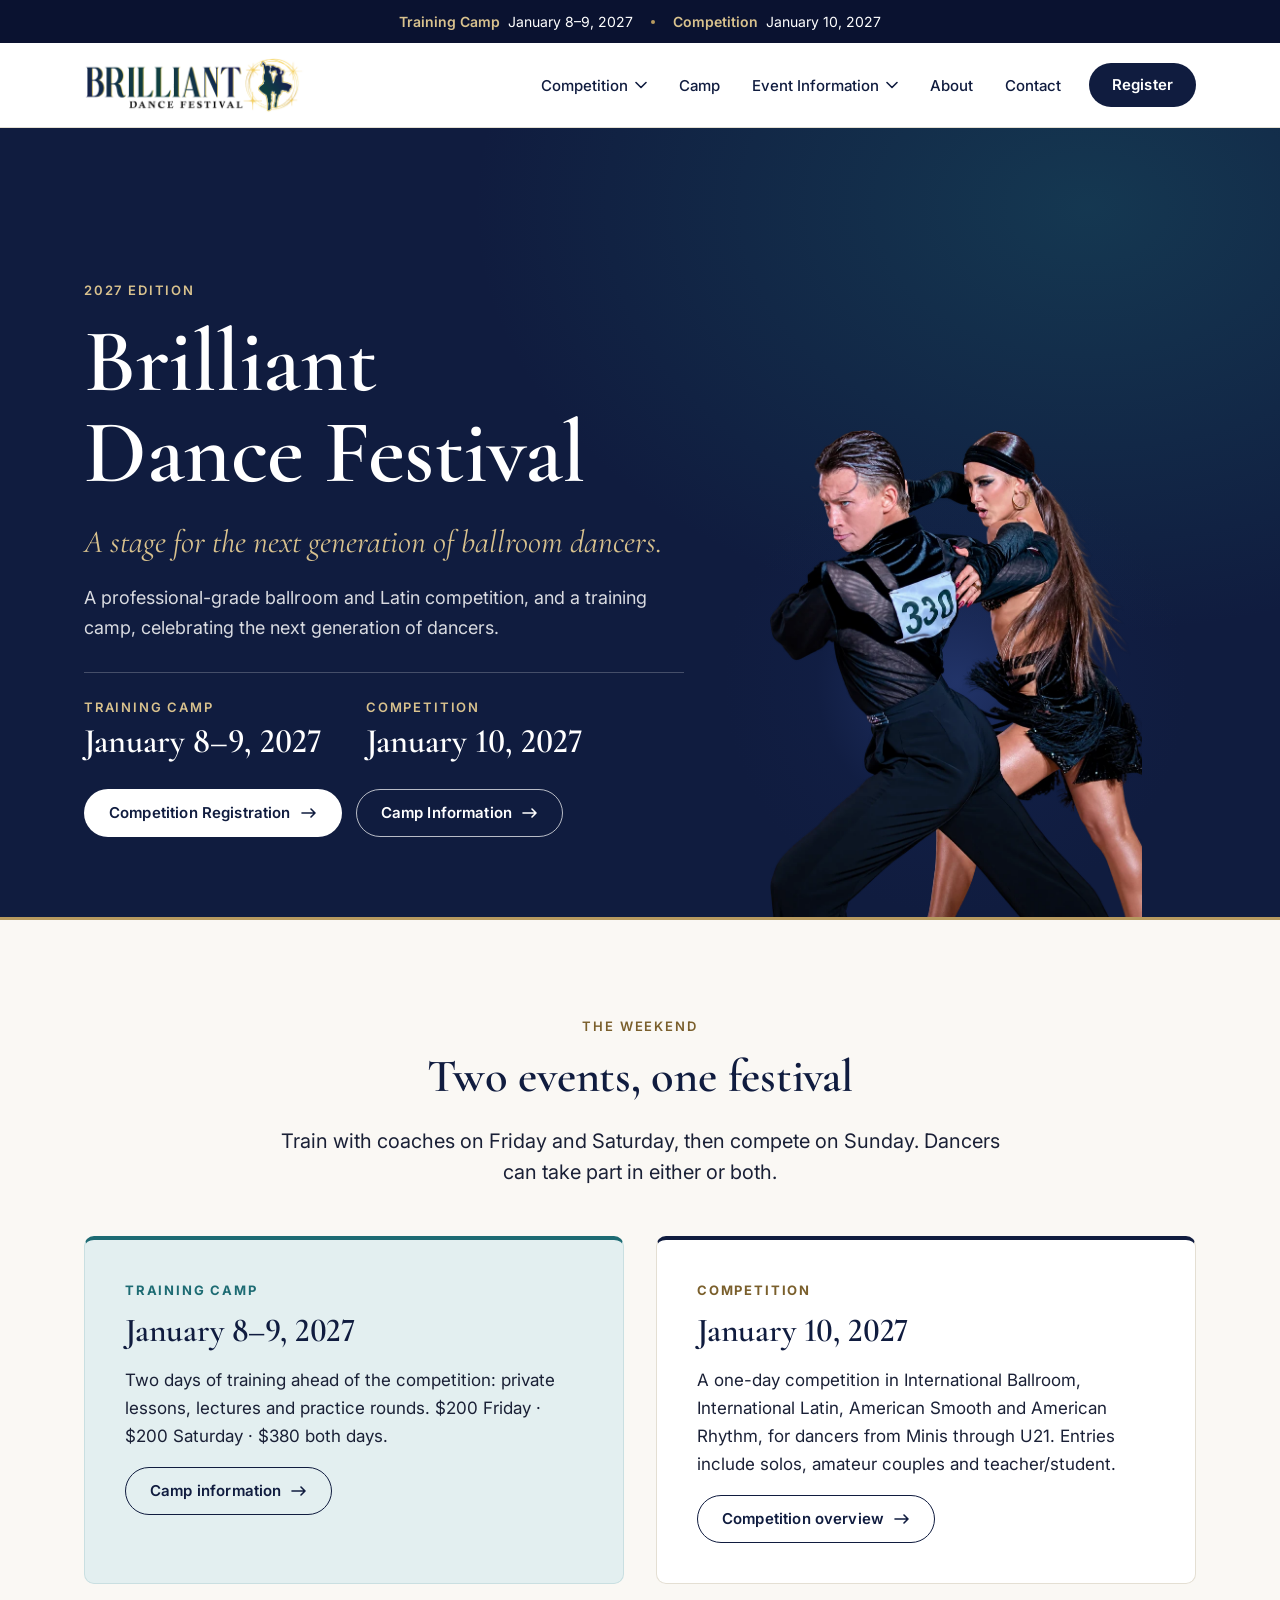
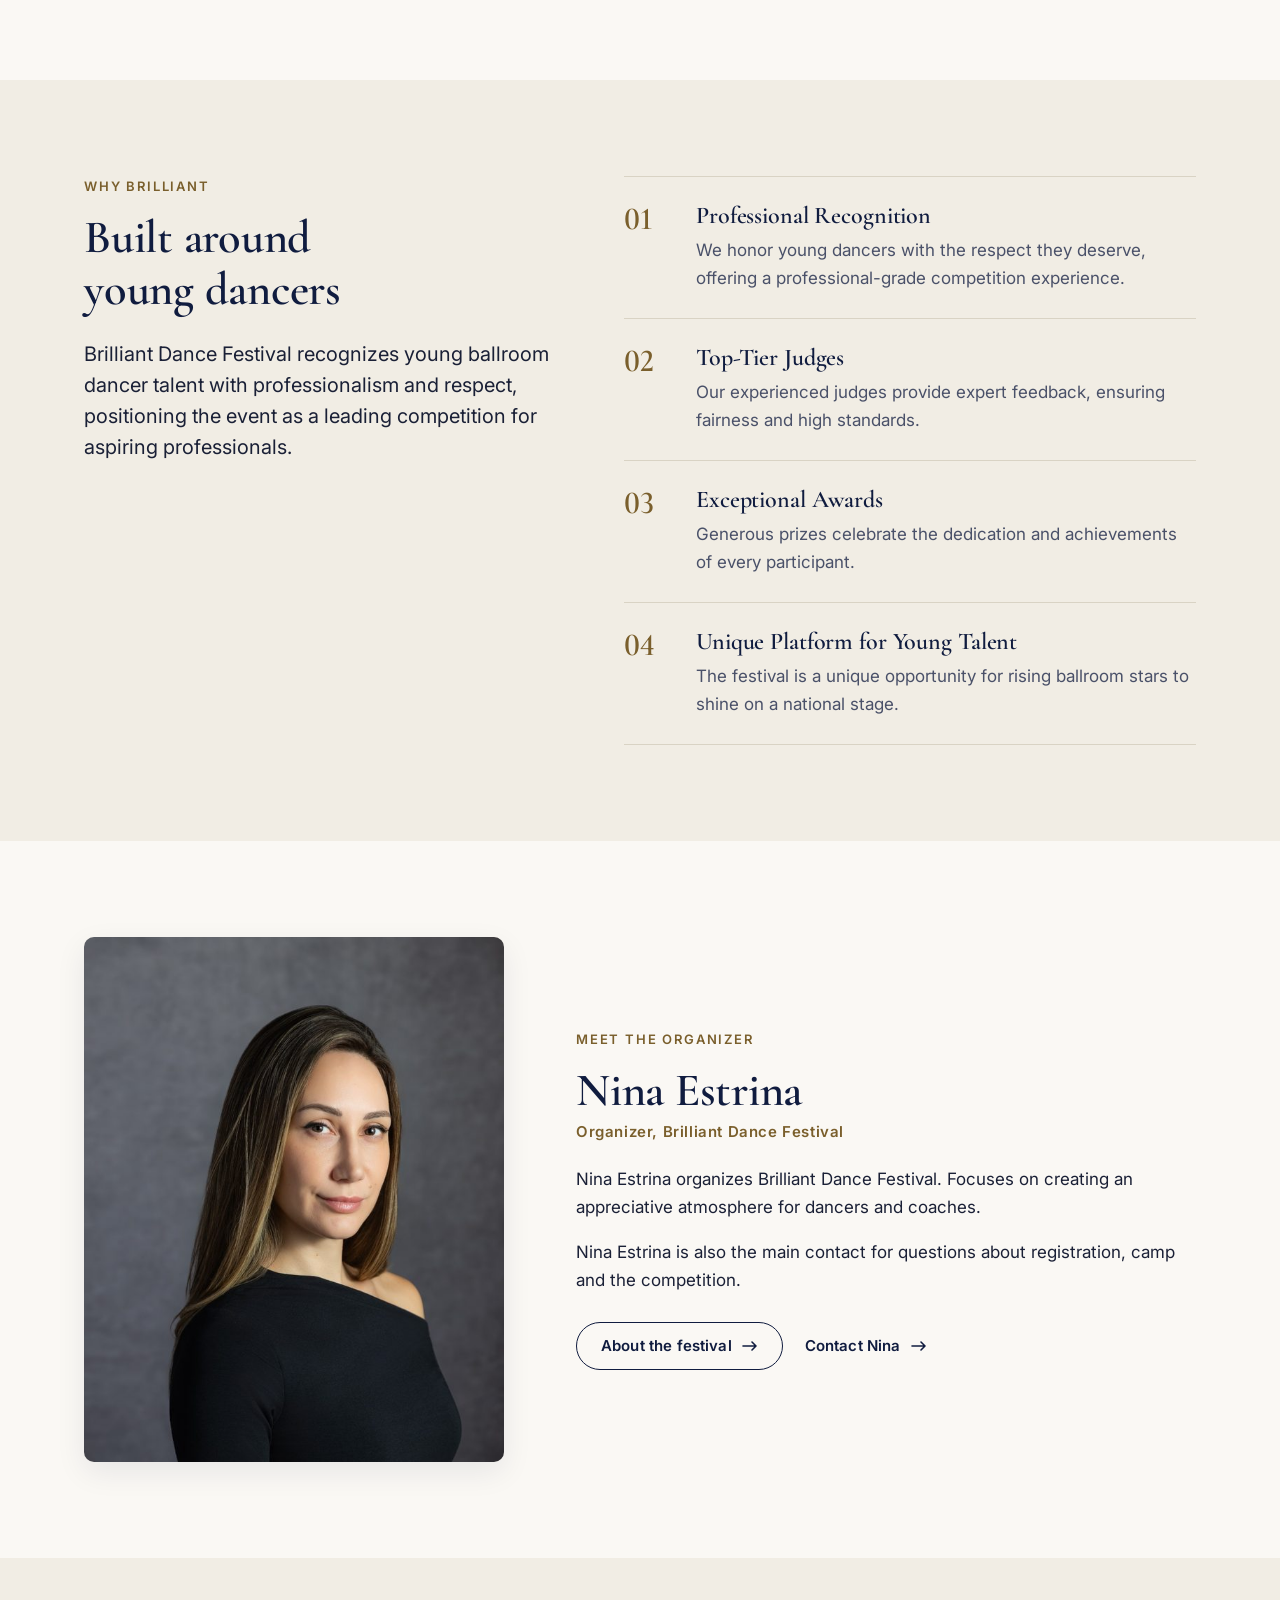
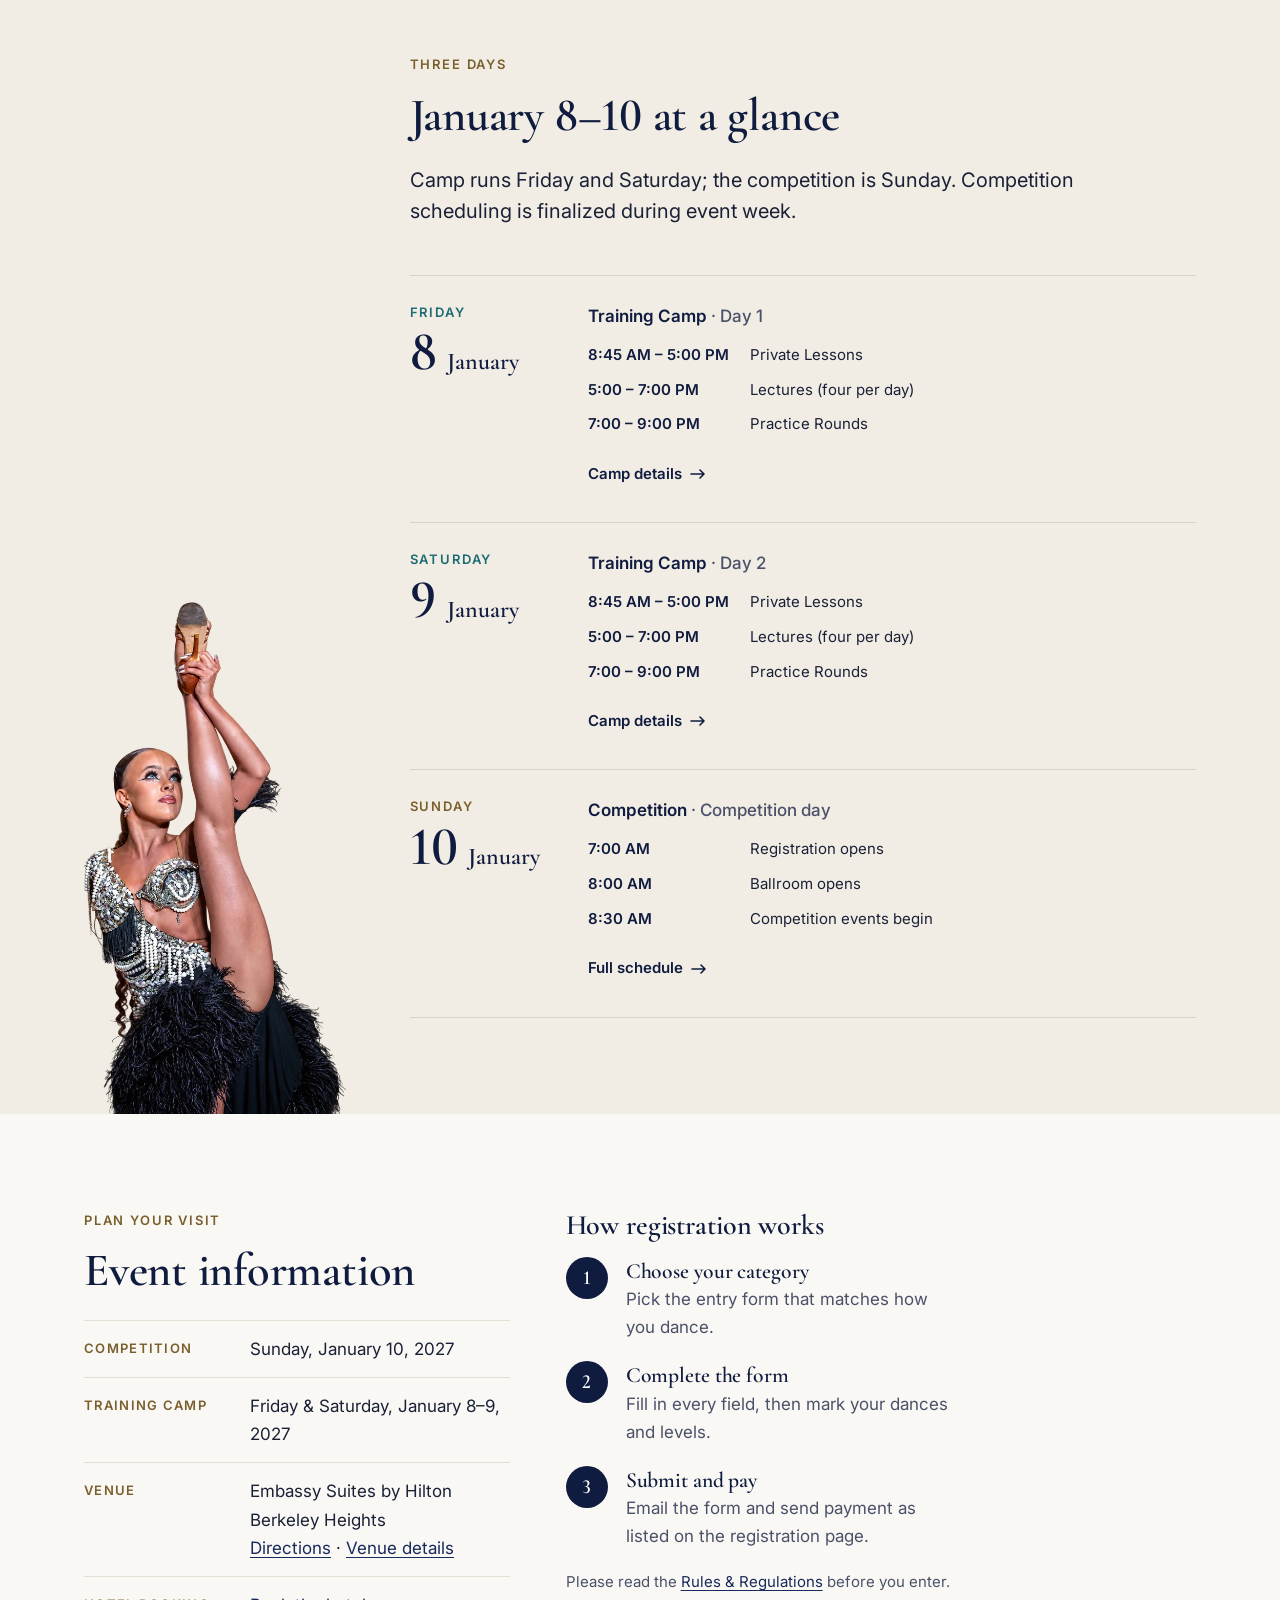
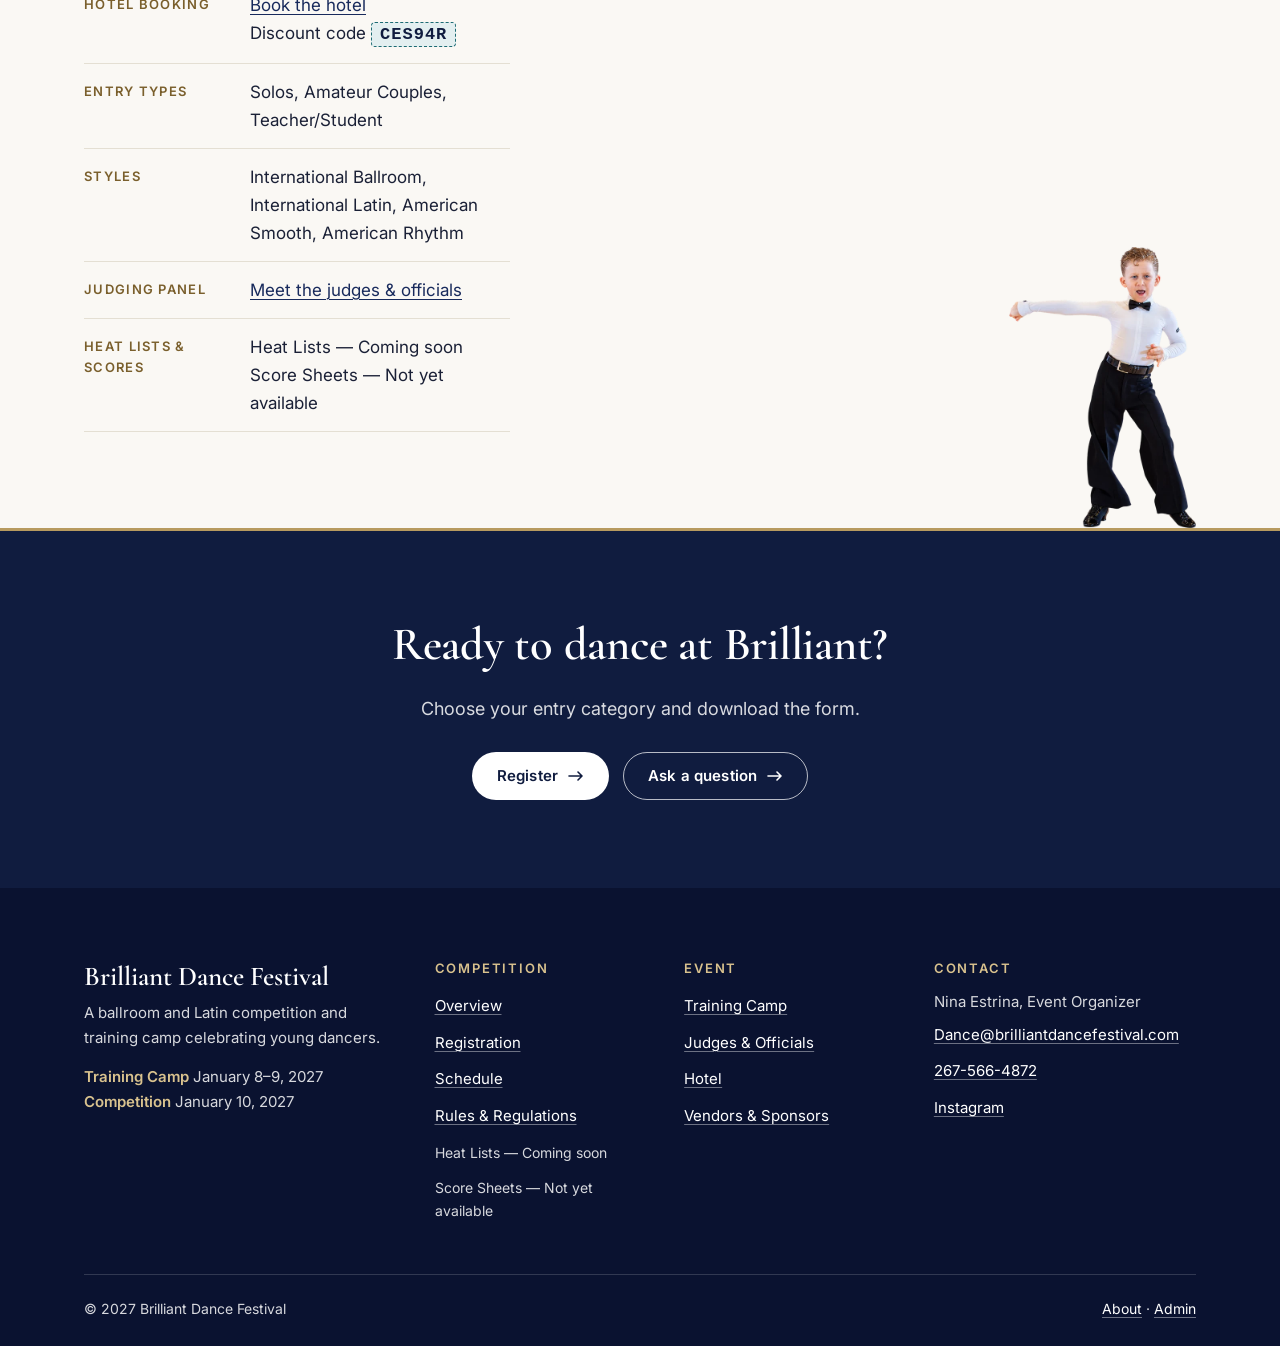
==== commit 9d2f3b62: "Remove judge and official counts from the site Co-Authored-By: Claude Opus 5.5 <noreply@anthropic.co" ====
--- a/index.html
+++ b/index.html
@@ -13,7 +13,10 @@
 <meta name="twitter:card" content="summary">
 <meta name="twitter:title" content="Brilliant Dance Festival 2027 | Camp January 8–9, 2027 · Competition January 10, 2027">
 <meta name="twitter:description" content="Brilliant Dance Festival 2027: Training Camp January 8–9, 2027 and ballroom competition January 10, 2027 at Embassy Suites by Hilton Berkeley Heights. Registration, schedule and event information.">
-<link rel="icon" type="image/svg+xml" href="assets/favicon.svg">
+<link rel="icon" href="favicon.ico" sizes="any">
+<link rel="icon" type="image/png" sizes="48x48" href="assets/icons/icon-48.png">
+<link rel="icon" type="image/png" sizes="192x192" href="assets/icons/icon-192.png">
+<link rel="apple-touch-icon" href="assets/icons/apple-touch-icon.png">
 <link rel="preconnect" href="https://fonts.googleapis.com">
 <link rel="preconnect" href="https://fonts.gstatic.com" crossorigin>
 <link rel="stylesheet" href="https://fonts.googleapis.com/css2?family=Cormorant+Garamond:wght@500;600;700&family=Inter:wght@400;500;600;700&display=swap">
@@ -155,7 +158,7 @@
   <div><dt>Hotel booking</dt><dd><a href="https://www.hilton.com/en/hotels/ewrbees-embassy-suites-berkeley-heights/?arrivalDate=2027-01-07&amp;departureDate=2027-01-11&amp;flexibleDates=false&amp;numRooms=1&amp;numAdults=1&amp;numChildren=0&amp;room1ChildAges=&amp;room1AdultAges=&amp;displayCurrency=USD&amp;corporateCode=CES94R" target="_blank" rel="noopener">Book the hotel</a><br>Discount code <strong class="code">CES94R</strong></dd></div>
   <div><dt>Entry types</dt><dd>Solos, Amateur Couples, Teacher/Student</dd></div>
   <div><dt>Styles</dt><dd>International Ballroom, International Latin, American Smooth, American Rhythm</dd></div>
-  <div><dt>Judging panel</dt><dd><a href="judges.html">12 judges and 3 officials</a></dd></div>
+  <div><dt>Judging panel</dt><dd><a href="judges.html">Meet the judges &amp; officials</a></dd></div>
   <div><dt>Heat lists &amp; scores</dt><dd>Heat Lists &mdash; Coming soon<br>Score Sheets &mdash; Not yet available</dd></div>
 </dl>
     </div>
--- a/css/style.css
+++ b/css/style.css
@@ -439,7 +439,7 @@
 .people { grid-template-columns: repeat(auto-fill, minmax(200px, 1fr)); gap: 36px 28px; }
 @media (max-width: 560px) { .people { grid-template-columns: repeat(2, minmax(0, 1fr)); gap: 28px 16px; } .person h3 { font-size: 1.15rem; } .person .role { font-size: 0.75rem; } .frame-initials span { font-size: 2.6rem; } }
 .person .frame { aspect-ratio: 5 / 6; border-radius: var(--radius); overflow: hidden; background: var(--bg-alt); margin-bottom: 14px; }
-.person .frame img { width: 100%; height: 100%; object-fit: cover; object-position: 50% 20%; margin: 0; aspect-ratio: auto; border-radius: 0; }
+.person .frame img { display: block; width: 100%; height: 100%; object-fit: contain; object-position: center; margin: 0; aspect-ratio: auto; border-radius: 0; filter: none; transform: none; }
 .frame-initials { display: flex; align-items: center; justify-content: center; background: var(--teal-soft); border: 1px solid #c9dfe1; }
 .frame-initials span { font-family: var(--font-display); font-size: 3.6rem; font-weight: 600; color: var(--navy); letter-spacing: 0.04em; }
 
@@ -492,3 +492,4 @@
 
 .code { font-family: ui-monospace, SFMono-Regular, Menlo, monospace; font-weight: 700; letter-spacing: 0.06em; color: var(--navy); background: var(--teal-soft); border: 1px dashed var(--teal); border-radius: 4px; padding: 2px 8px; white-space: nowrap; }
 .code-line { font-size: 1.0625rem; margin: 6px 0 0; }
+.section.alt .person .frame { background: #e6e0d3; }
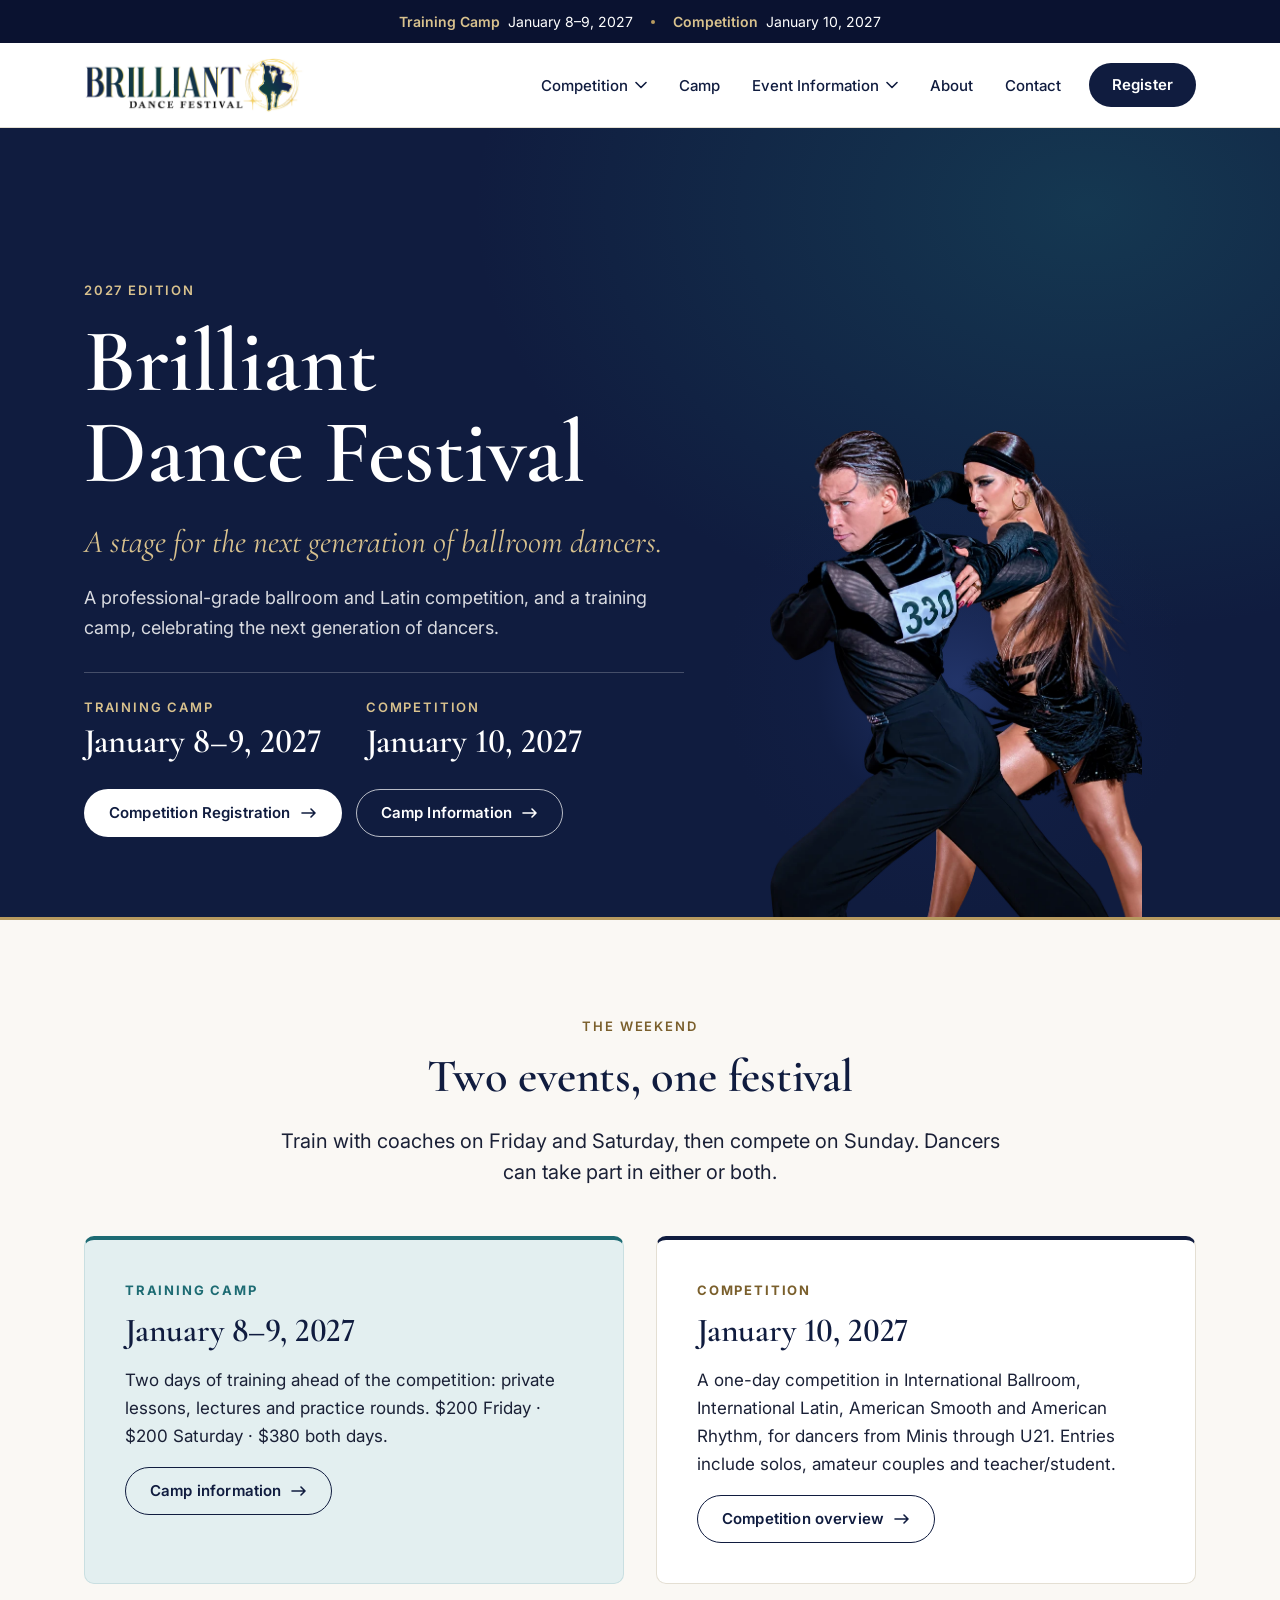
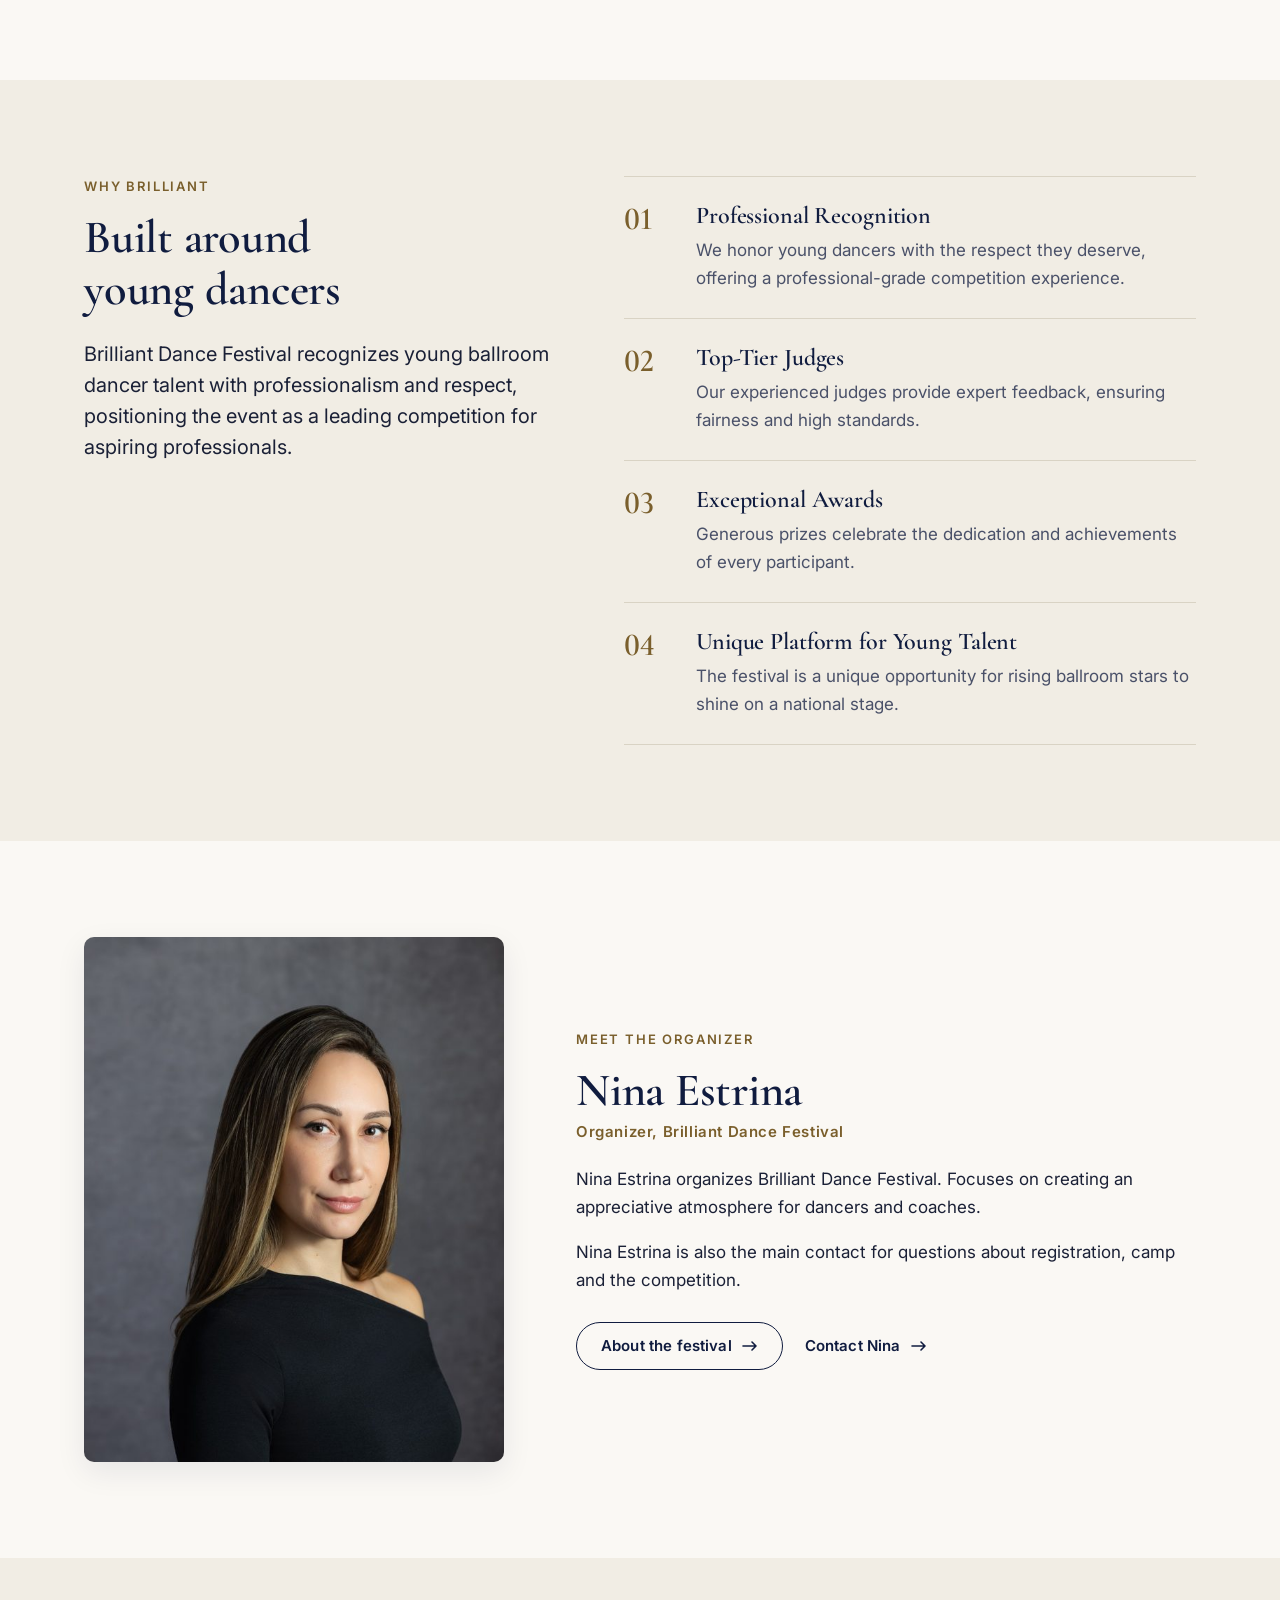
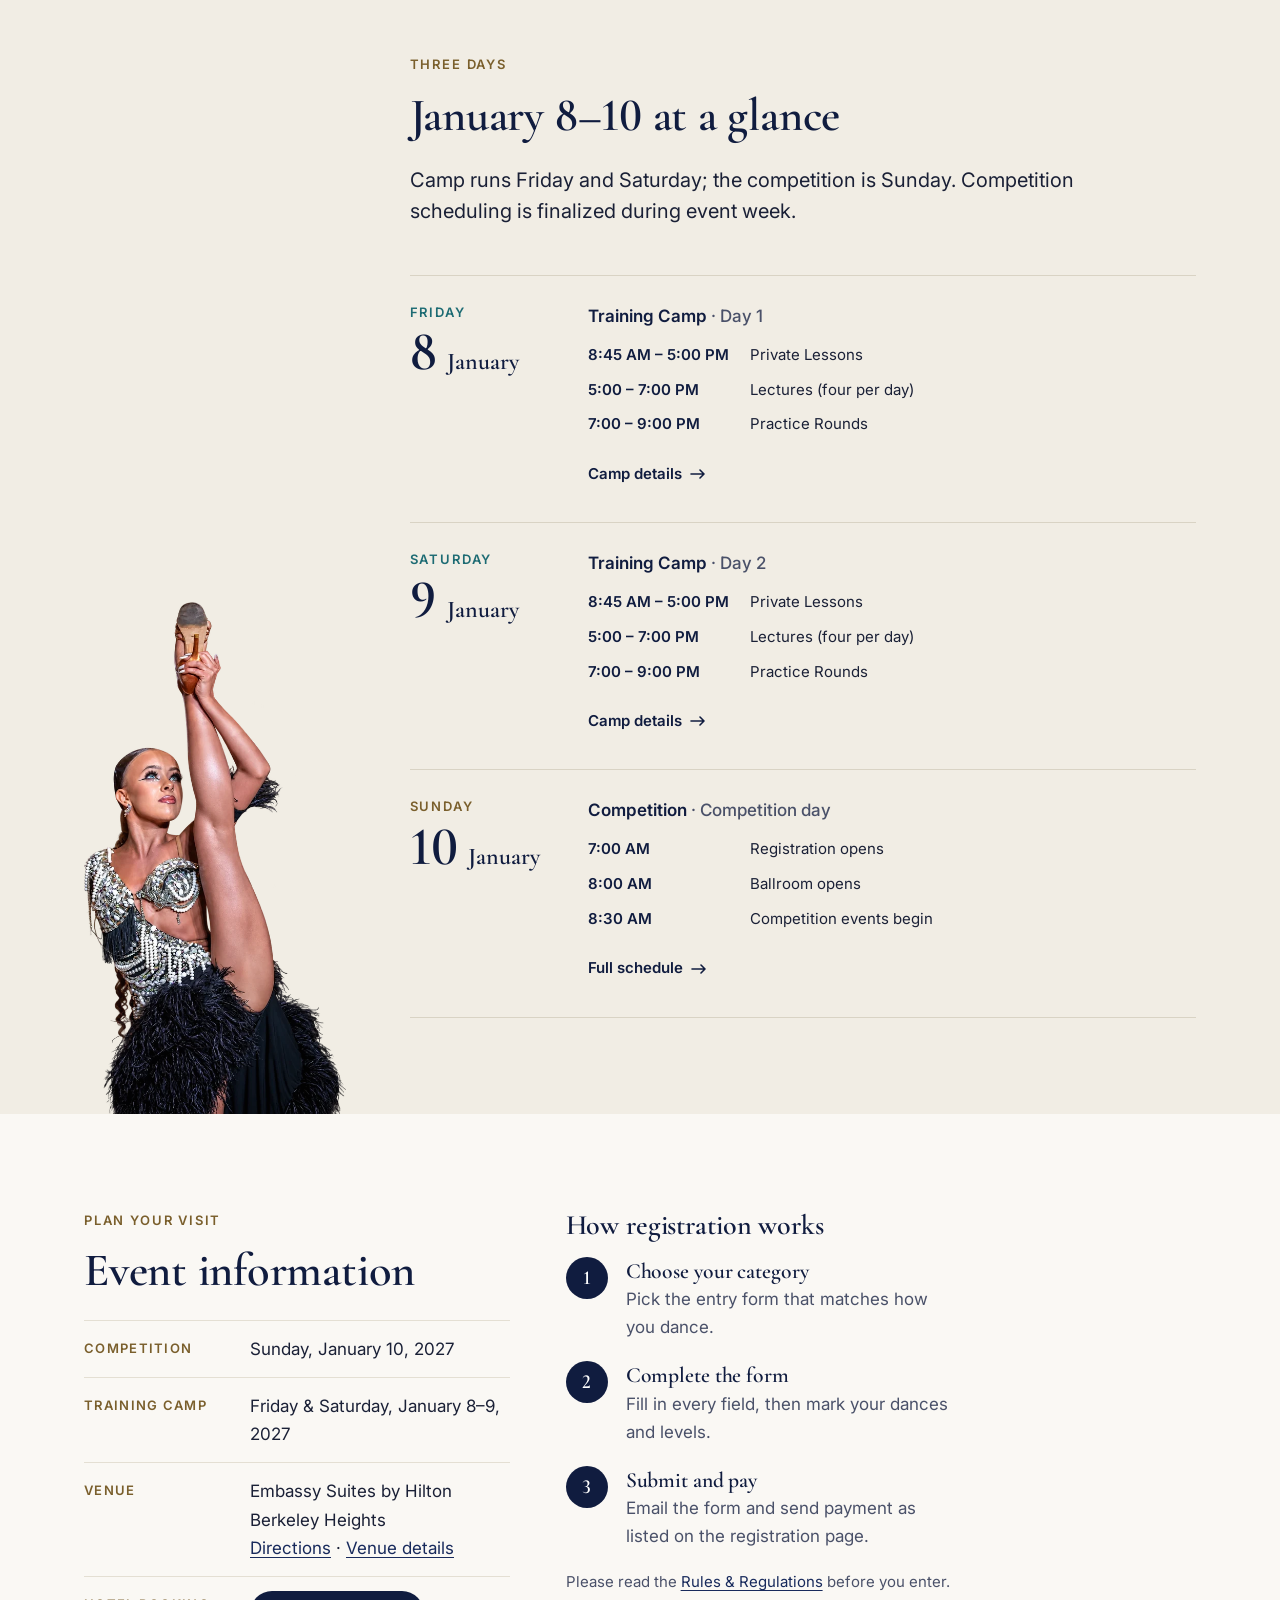
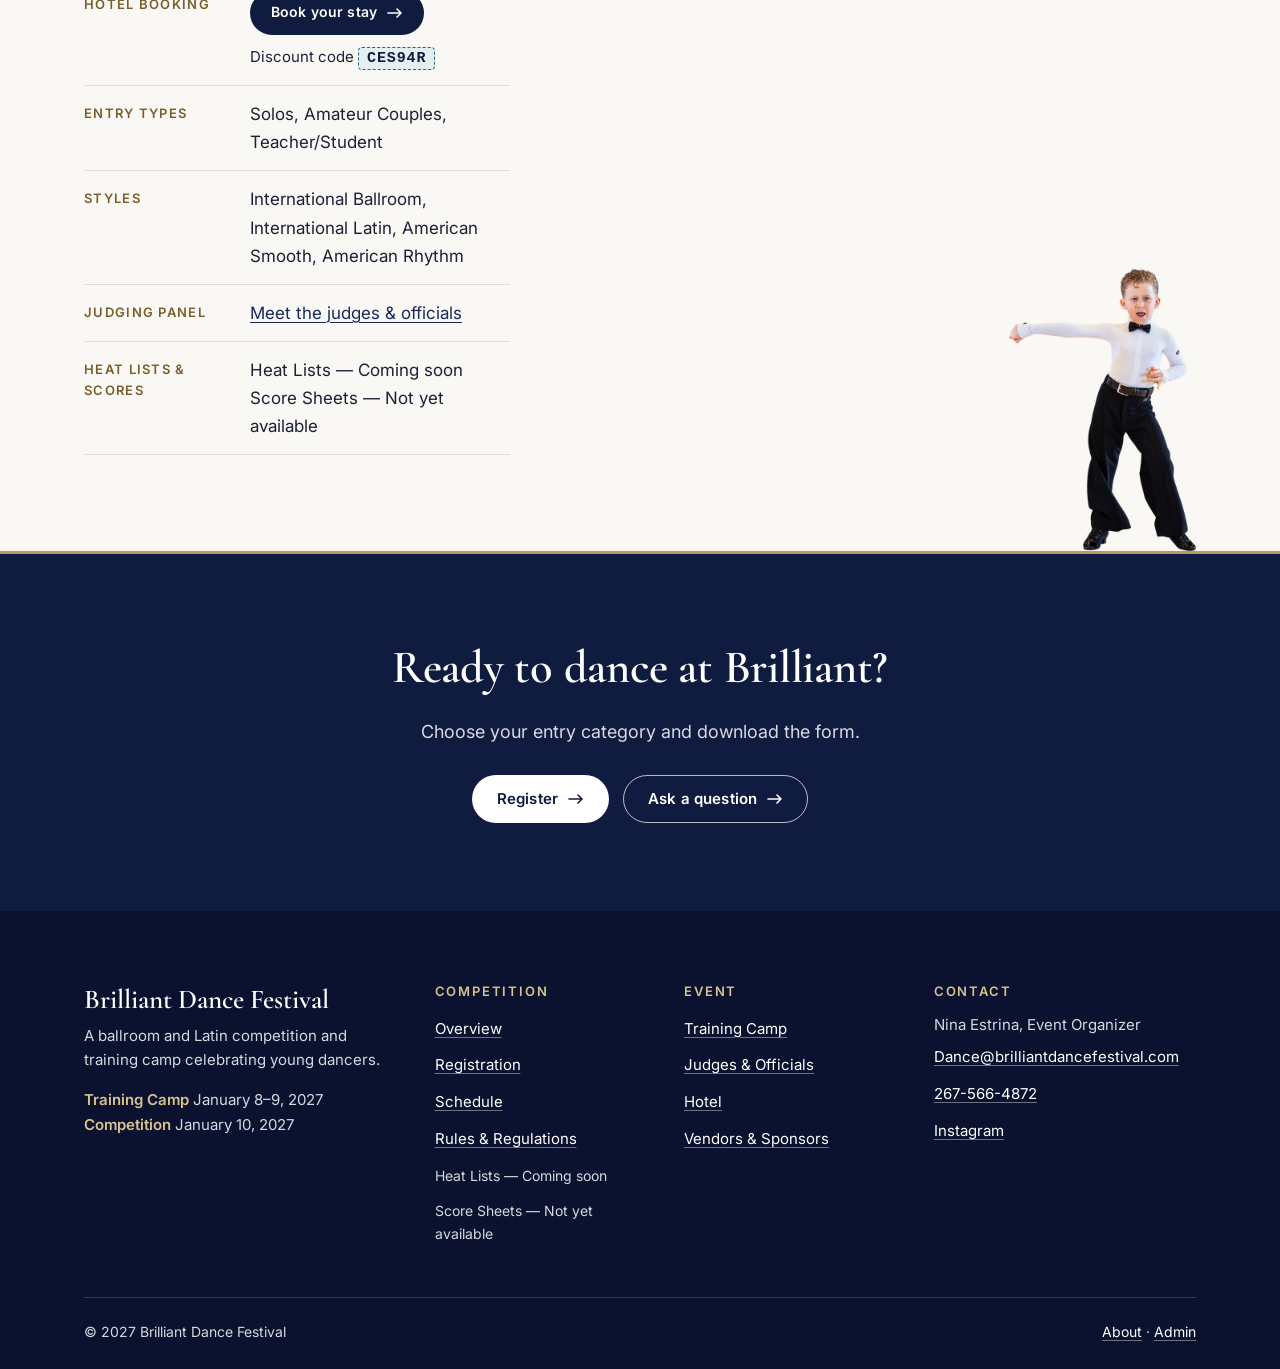
==== commit a51d94ff: "Hotel: new Hilton group booking link with 'Book your stay' buttons Co-Authored-By: Claude Opus 5.5 <" ====
--- a/index.html
+++ b/index.html
@@ -155,7 +155,7 @@
   <div><dt>Competition</dt><dd>Sunday, January 10, 2027</dd></div>
   <div><dt>Training Camp</dt><dd>Friday &amp; Saturday, January 8–9, 2027</dd></div>
   <div><dt>Venue</dt><dd>Embassy Suites by Hilton Berkeley Heights<br><a href="https://www.google.com/maps/search/?api=1&amp;query=250%20Connell%20Dr%2C%20Berkeley%20Heights%2C%20NJ%2007922%2C%20United%20States" target="_blank" rel="noopener">Directions</a> &middot; <a href="hotel.html">Venue details</a></dd></div>
-  <div><dt>Hotel booking</dt><dd><a href="https://www.hilton.com/en/hotels/ewrbees-embassy-suites-berkeley-heights/?arrivalDate=2027-01-07&amp;departureDate=2027-01-11&amp;flexibleDates=false&amp;numRooms=1&amp;numAdults=1&amp;numChildren=0&amp;room1ChildAges=&amp;room1AdultAges=&amp;displayCurrency=USD&amp;corporateCode=CES94R" target="_blank" rel="noopener">Book the hotel</a><br>Discount code <strong class="code">CES94R</strong></dd></div>
+  <div><dt>Hotel booking</dt><dd><a class="btn btn-primary btn-sm" href="https://www.hilton.com/en/attend-my-event/2027-brilliant-dance/" target="_blank" rel="noopener">Book your stay<svg class="arrow" viewBox="0 0 16 10" width="16" height="10" aria-hidden="true"><path d="M1 5h13M10 1l4 4-4 4" fill="none" stroke="currentColor" stroke-width="1.6" stroke-linecap="round" stroke-linejoin="round"/></svg></a><br><span class="code-note">Discount code <strong class="code">CES94R</strong></span></dd></div>
   <div><dt>Entry types</dt><dd>Solos, Amateur Couples, Teacher/Student</dd></div>
   <div><dt>Styles</dt><dd>International Ballroom, International Latin, American Smooth, American Rhythm</dd></div>
   <div><dt>Judging panel</dt><dd><a href="judges.html">Meet the judges &amp; officials</a></dd></div>
--- a/css/style.css
+++ b/css/style.css
@@ -493,3 +493,6 @@
 .code { font-family: ui-monospace, SFMono-Regular, Menlo, monospace; font-weight: 700; letter-spacing: 0.06em; color: var(--navy); background: var(--teal-soft); border: 1px dashed var(--teal); border-radius: 4px; padding: 2px 8px; white-space: nowrap; }
 .code-line { font-size: 1.0625rem; margin: 6px 0 0; }
 .section.alt .person .frame { background: #e6e0d3; }
+
+.btn-sm { min-height: 44px; padding: 10px 20px; font-size: 0.875rem; }
+.code-note { display: inline-block; margin-top: 10px; font-size: 0.9375rem; }
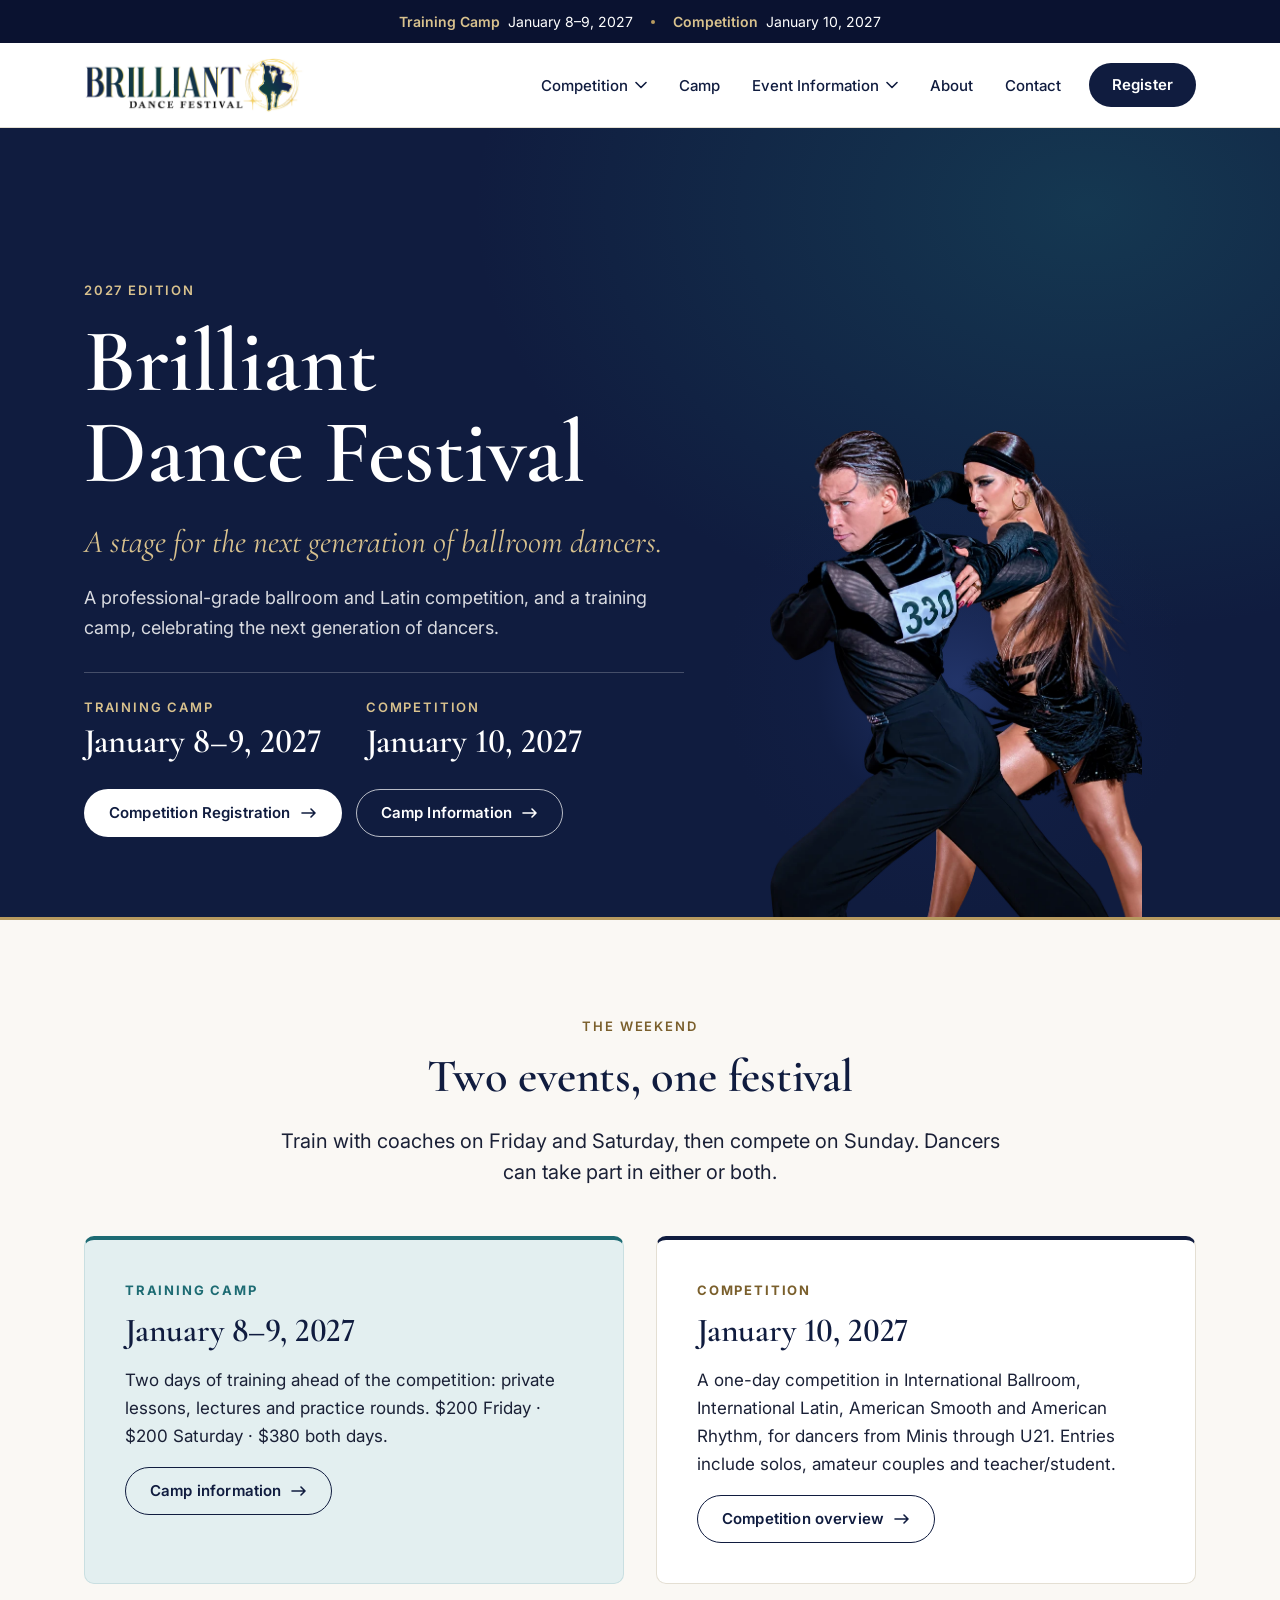
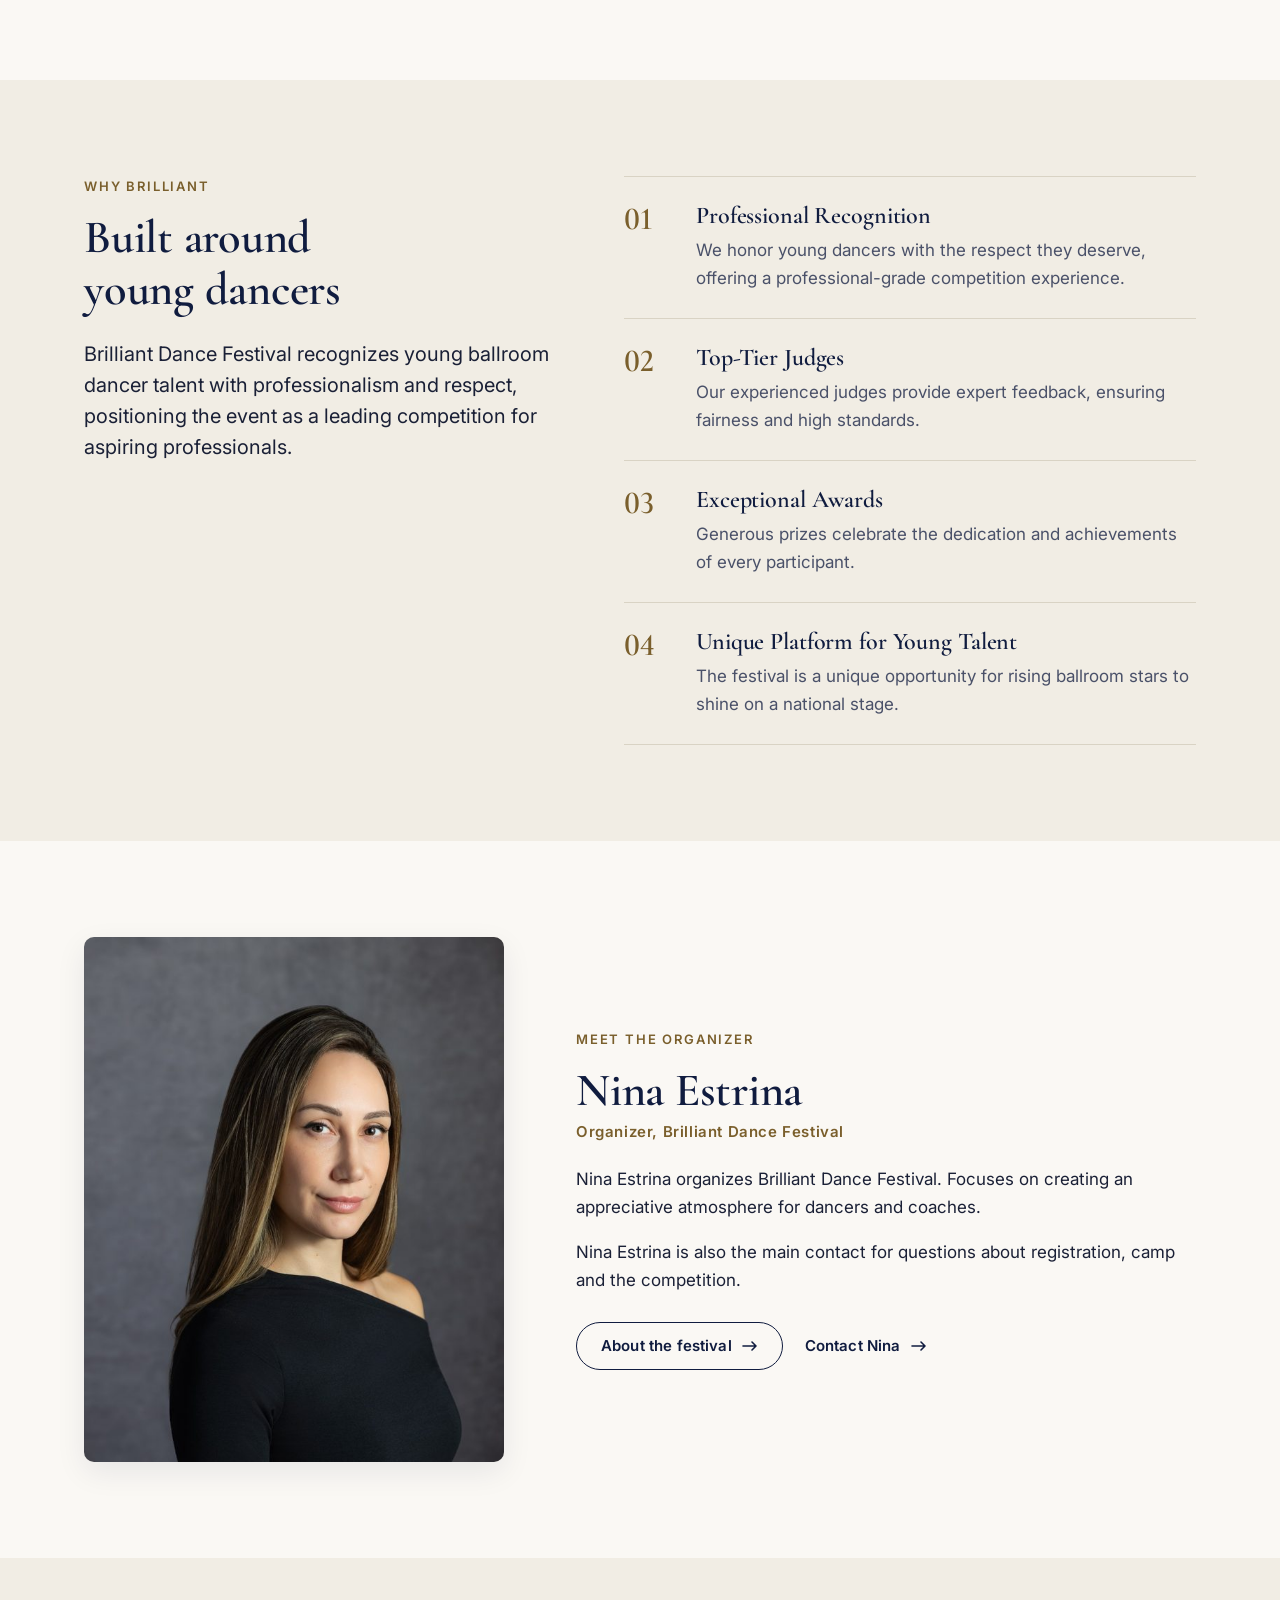
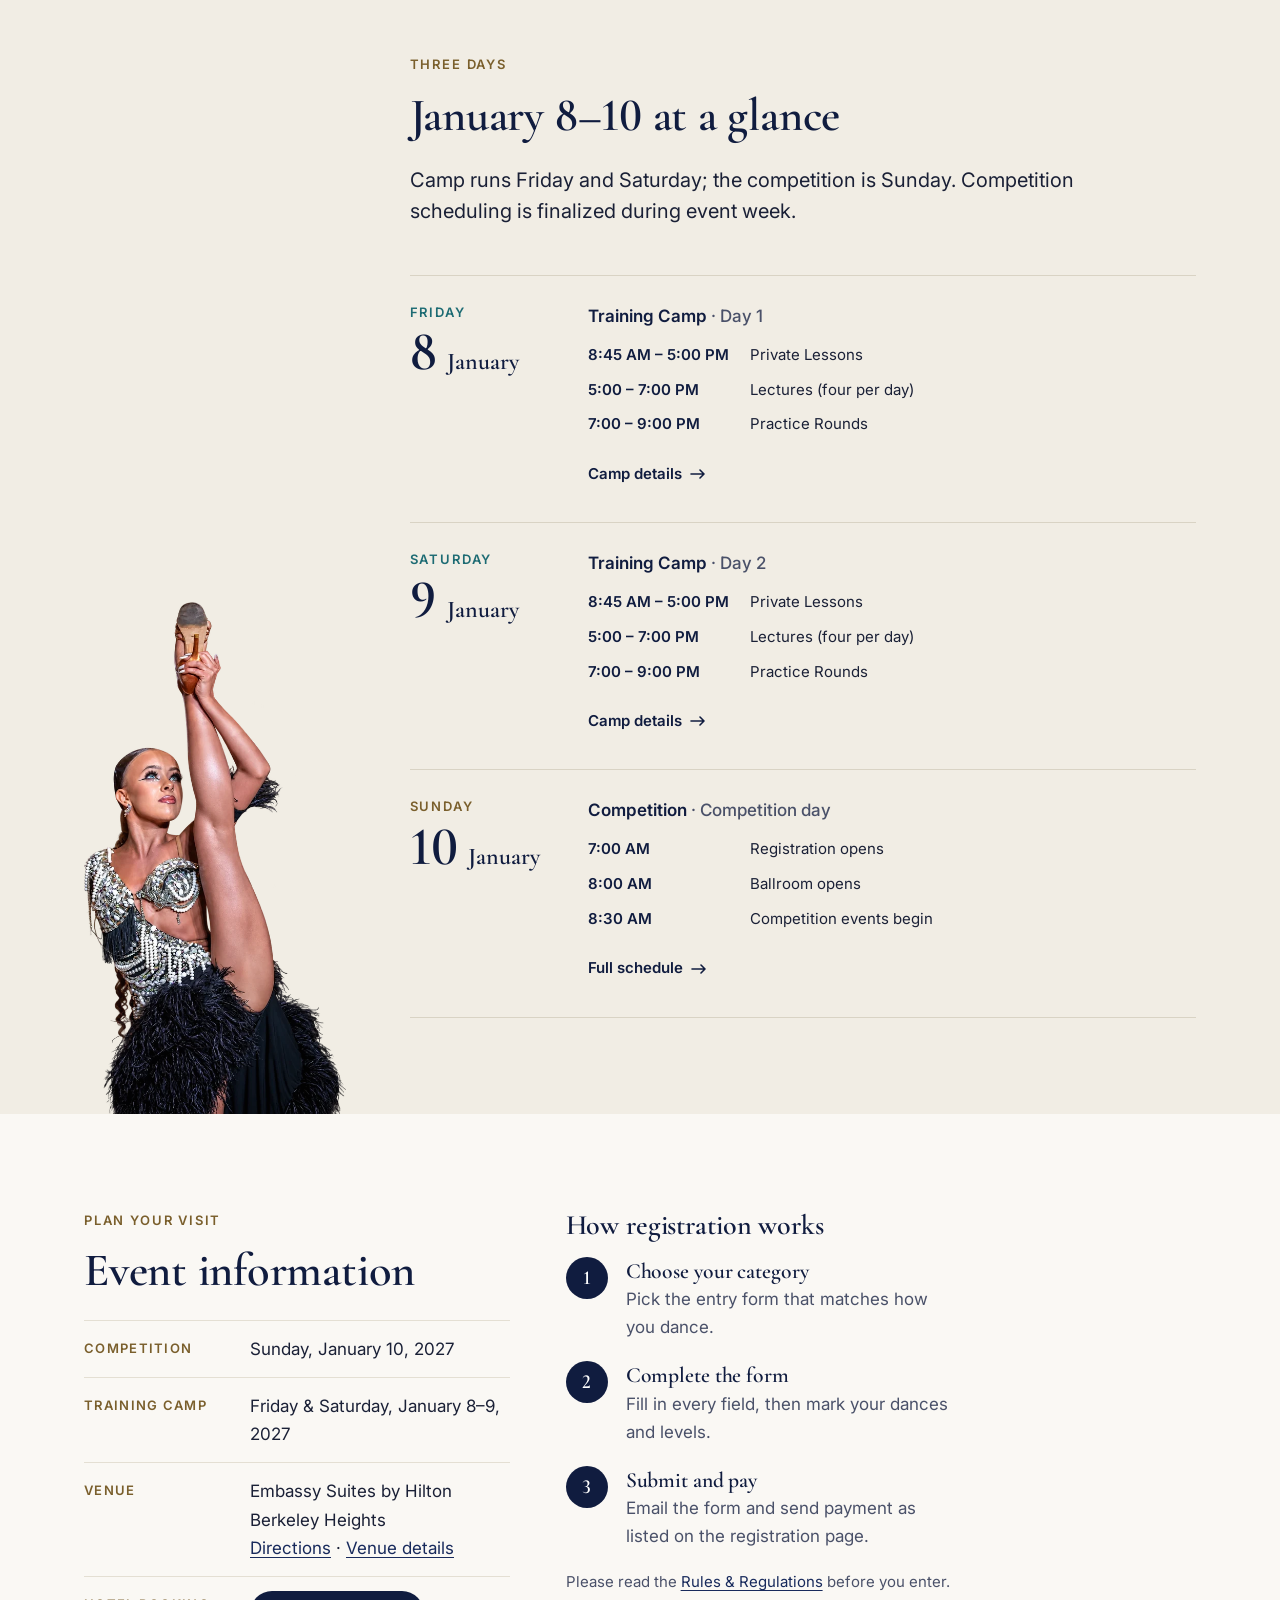
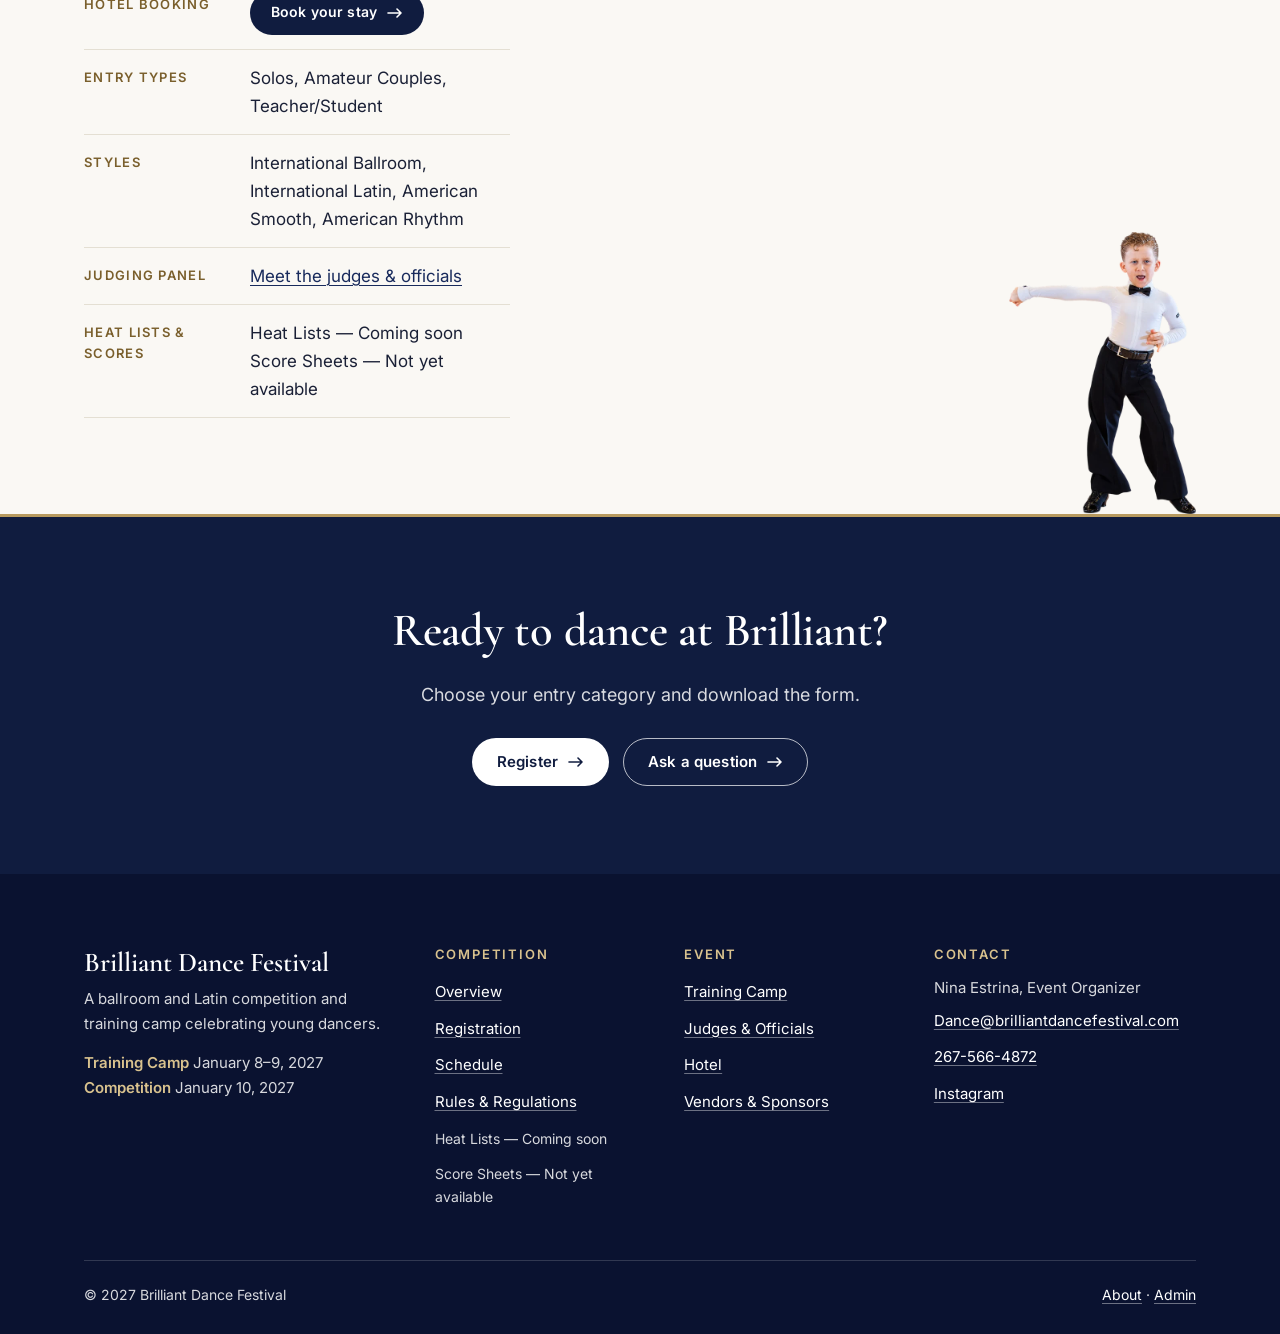
==== commit 78539fdf: "Hotel: remove discount code; group rate applies automatically Co-Authored-By: Claude Opus 5.5 <norep" ====
--- a/index.html
+++ b/index.html
@@ -155,7 +155,7 @@
   <div><dt>Competition</dt><dd>Sunday, January 10, 2027</dd></div>
   <div><dt>Training Camp</dt><dd>Friday &amp; Saturday, January 8–9, 2027</dd></div>
   <div><dt>Venue</dt><dd>Embassy Suites by Hilton Berkeley Heights<br><a href="https://www.google.com/maps/search/?api=1&amp;query=250%20Connell%20Dr%2C%20Berkeley%20Heights%2C%20NJ%2007922%2C%20United%20States" target="_blank" rel="noopener">Directions</a> &middot; <a href="hotel.html">Venue details</a></dd></div>
-  <div><dt>Hotel booking</dt><dd><a class="btn btn-primary btn-sm" href="https://www.hilton.com/en/attend-my-event/2027-brilliant-dance/" target="_blank" rel="noopener">Book your stay<svg class="arrow" viewBox="0 0 16 10" width="16" height="10" aria-hidden="true"><path d="M1 5h13M10 1l4 4-4 4" fill="none" stroke="currentColor" stroke-width="1.6" stroke-linecap="round" stroke-linejoin="round"/></svg></a><br><span class="code-note">Discount code <strong class="code">CES94R</strong></span></dd></div>
+  <div><dt>Hotel booking</dt><dd><a class="btn btn-primary btn-sm" href="https://www.hilton.com/en/attend-my-event/2027-brilliant-dance/" target="_blank" rel="noopener">Book your stay<svg class="arrow" viewBox="0 0 16 10" width="16" height="10" aria-hidden="true"><path d="M1 5h13M10 1l4 4-4 4" fill="none" stroke="currentColor" stroke-width="1.6" stroke-linecap="round" stroke-linejoin="round"/></svg></a></dd></div>
   <div><dt>Entry types</dt><dd>Solos, Amateur Couples, Teacher/Student</dd></div>
   <div><dt>Styles</dt><dd>International Ballroom, International Latin, American Smooth, American Rhythm</dd></div>
   <div><dt>Judging panel</dt><dd><a href="judges.html">Meet the judges &amp; officials</a></dd></div>
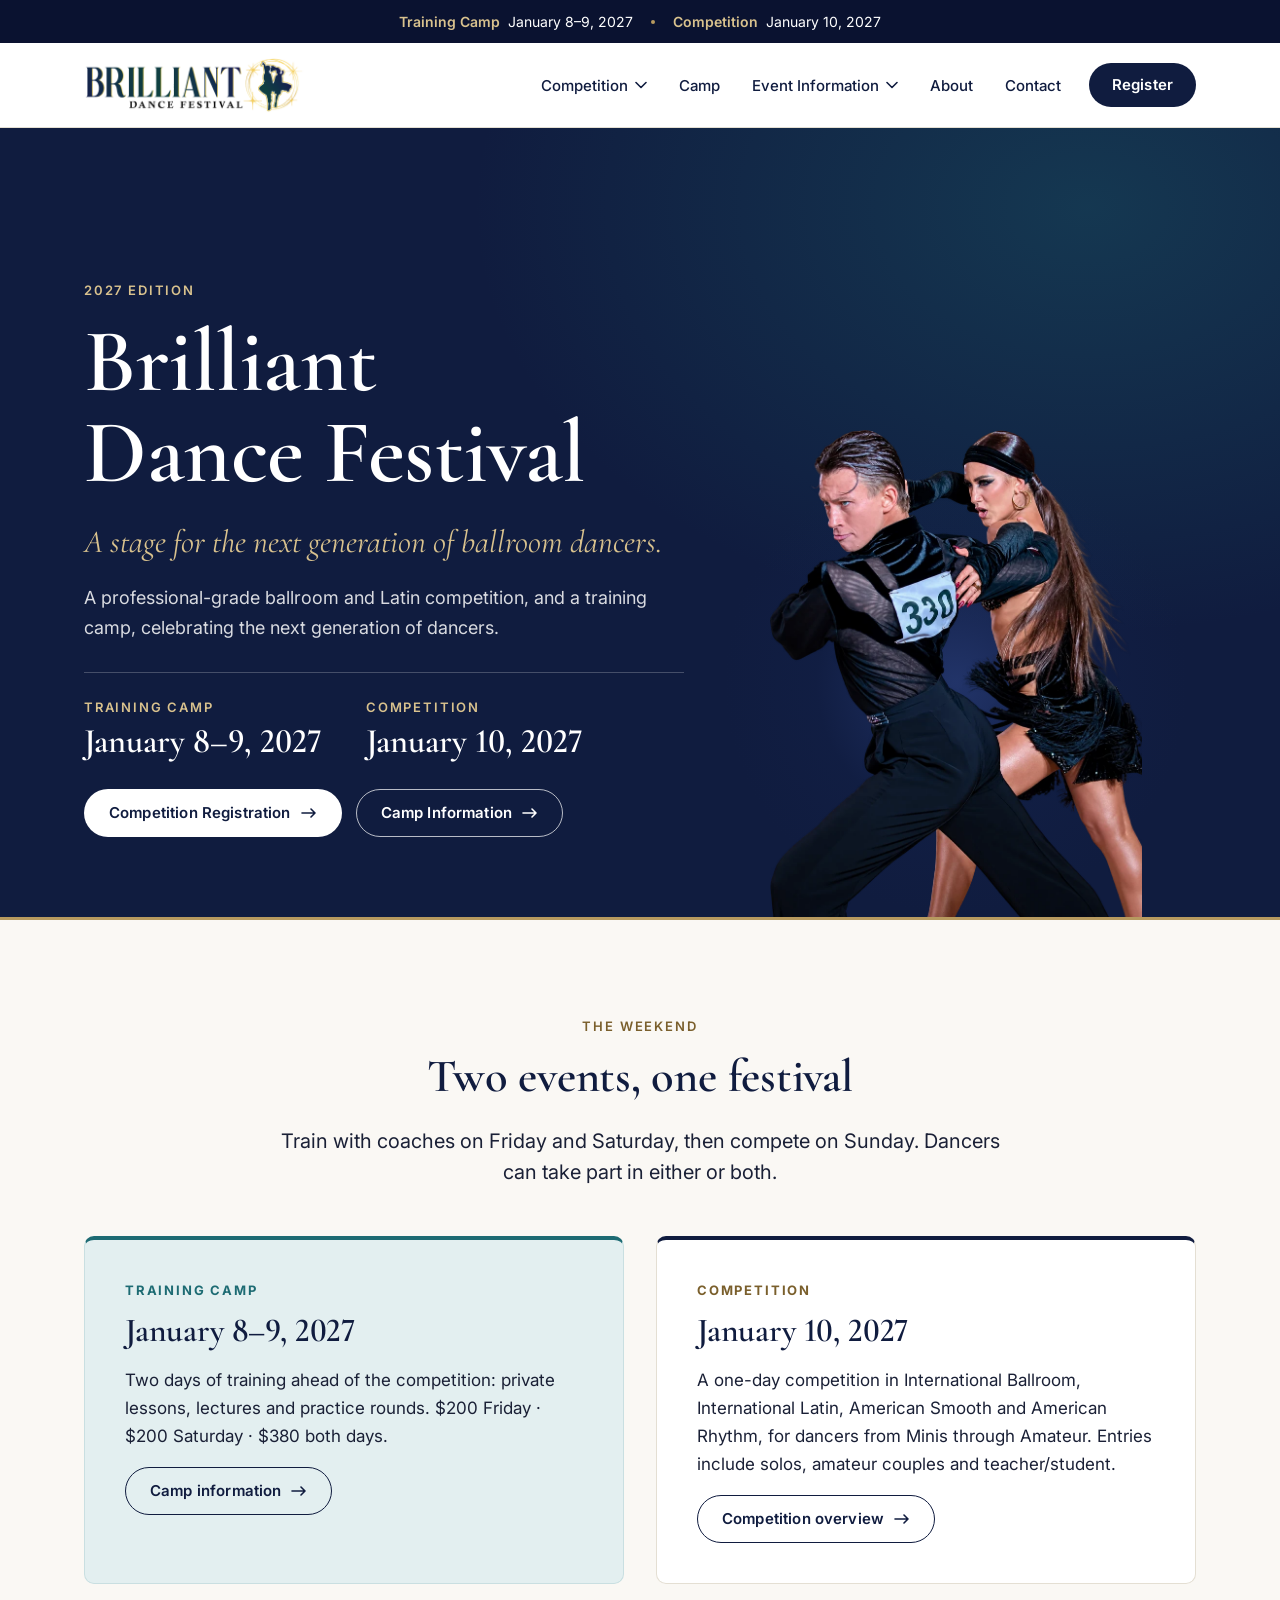
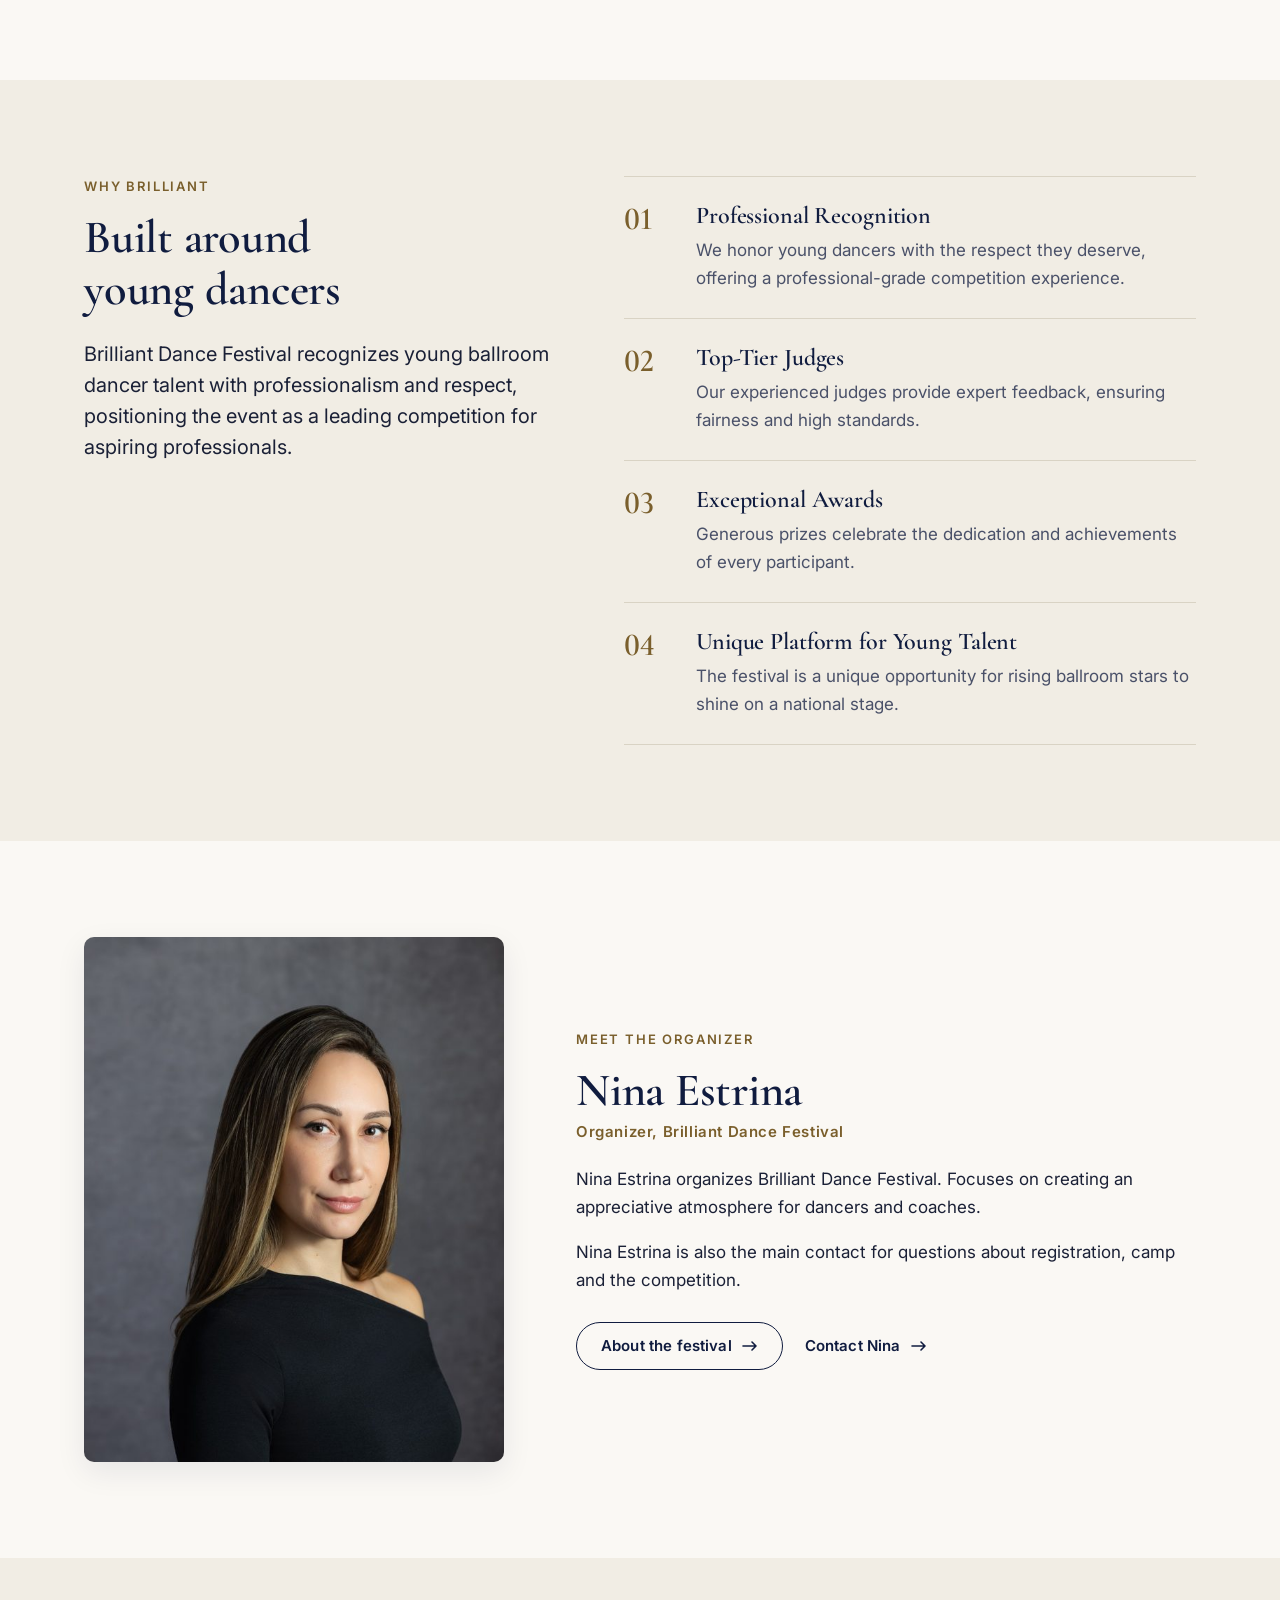
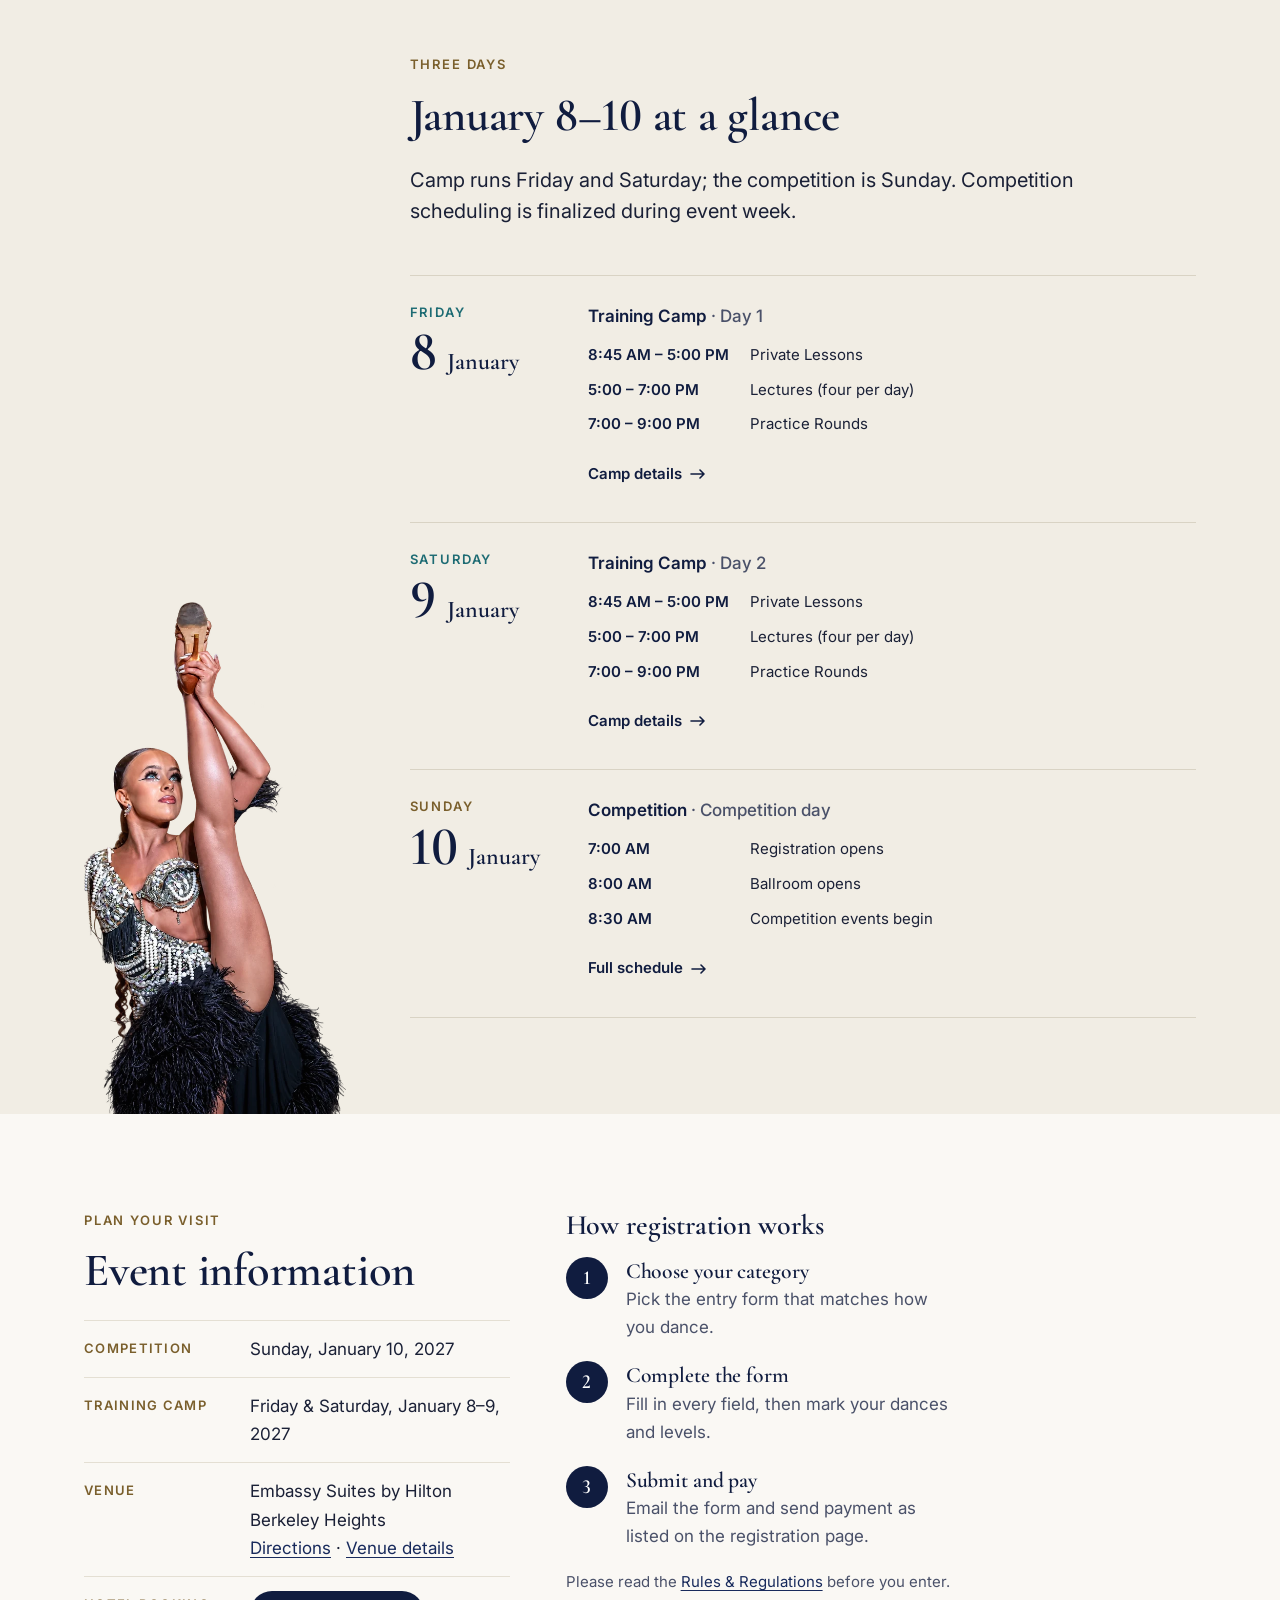
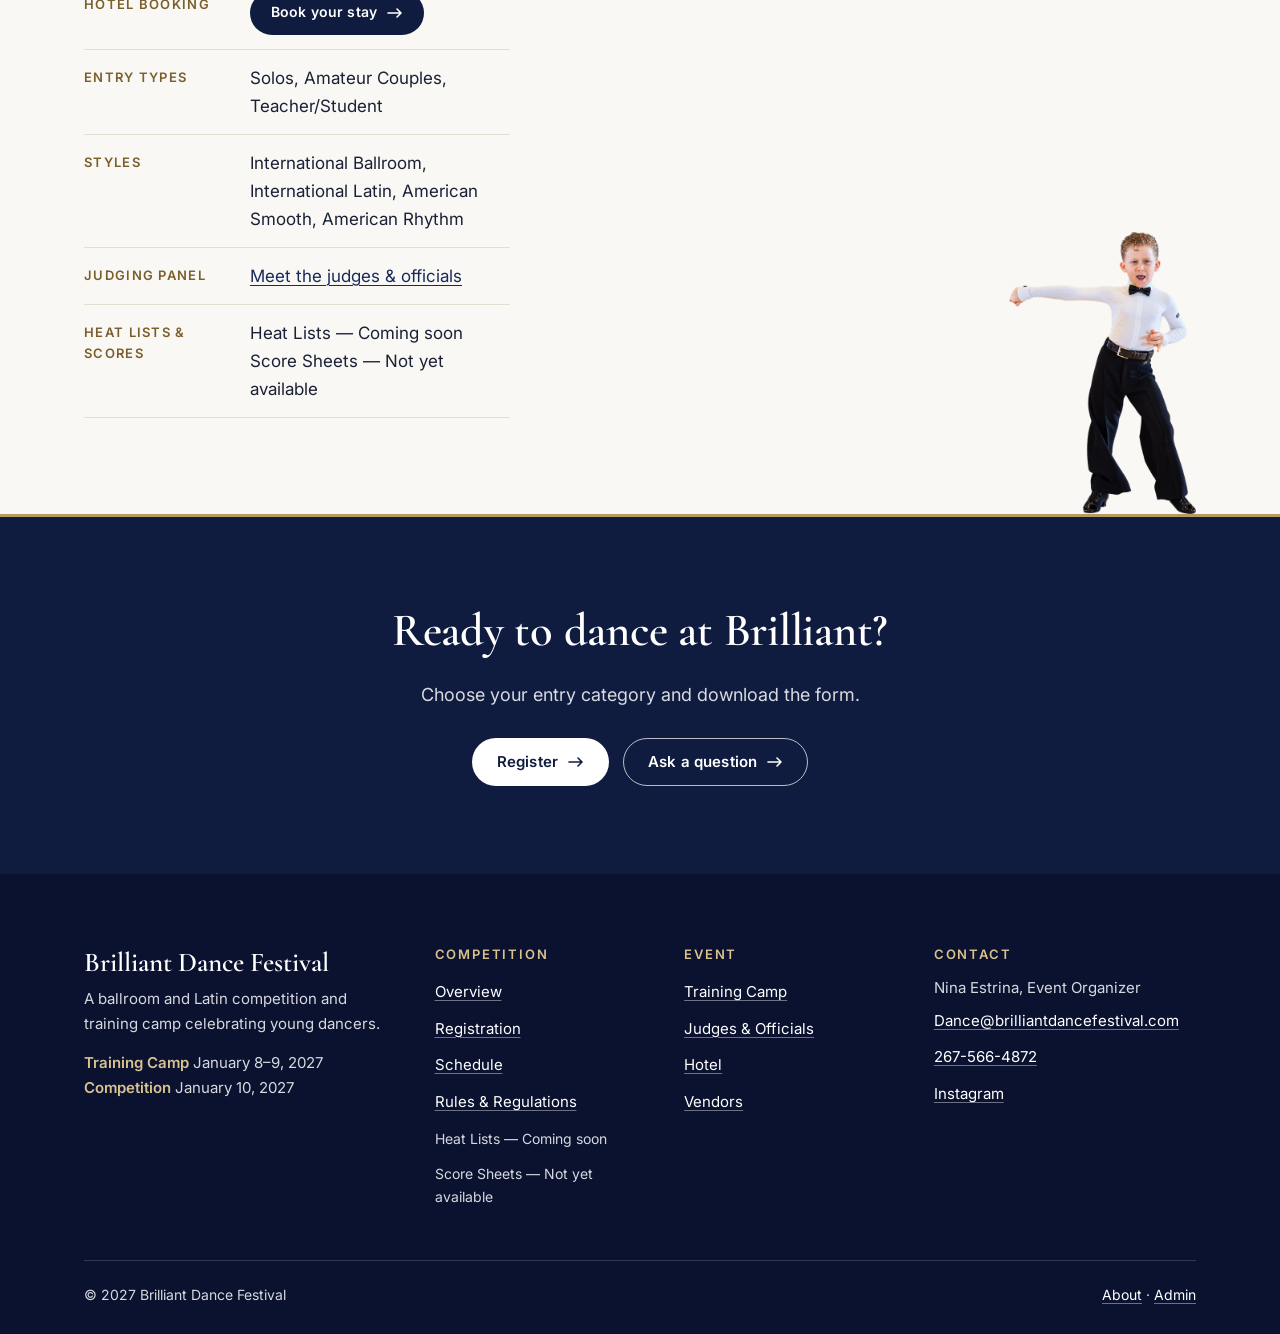
==== commit 85b0c553: "Competition copy: Minis through Amateur; show full vendor logos; remove all sponsors Co-Authored-By:" ====
--- a/index.html
+++ b/index.html
@@ -42,7 +42,7 @@
       <ul>
           <li class="has-menu"><button type="button" class="menu-btn" aria-expanded="false" aria-controls="menu-0">Competition<svg class="chev" viewBox="0 0 12 8" width="12" height="8" aria-hidden="true"><path d="M1 1.5l5 5 5-5" fill="none" stroke="currentColor" stroke-width="1.6" stroke-linecap="round" stroke-linejoin="round"/></svg></button><ul class="submenu" id="menu-0"><li><a href="competition.html">Competition Overview</a></li><li><a href="schedule.html">Schedule</a></li><li><a href="prizes.html">Prizes</a></li><li><a href="judges.html">Judges &amp; Officials</a></li><li><a href="partner-search.html">Partner Search</a></li><li><a href="rules-regulations.html">Rules &amp; Regulations</a></li><li class="submenu-status"><span><strong>Heat Lists</strong> &mdash; Coming soon</span></li><li class="submenu-status"><span><strong>Score Sheets</strong> &mdash; Not yet available</span></li></ul></li>
           <li><a class="nav-link" href="camp.html">Camp</a></li>
-          <li class="has-menu"><button type="button" class="menu-btn" aria-expanded="false" aria-controls="menu-2">Event Information<svg class="chev" viewBox="0 0 12 8" width="12" height="8" aria-hidden="true"><path d="M1 1.5l5 5 5-5" fill="none" stroke="currentColor" stroke-width="1.6" stroke-linecap="round" stroke-linejoin="round"/></svg></button><ul class="submenu" id="menu-2"><li><a href="registration.html">Registration</a></li><li><a href="hotel.html">Hotel</a></li><li><a href="vendors.html">Vendors &amp; Sponsors</a></li></ul></li>
+          <li class="has-menu"><button type="button" class="menu-btn" aria-expanded="false" aria-controls="menu-2">Event Information<svg class="chev" viewBox="0 0 12 8" width="12" height="8" aria-hidden="true"><path d="M1 1.5l5 5 5-5" fill="none" stroke="currentColor" stroke-width="1.6" stroke-linecap="round" stroke-linejoin="round"/></svg></button><ul class="submenu" id="menu-2"><li><a href="registration.html">Registration</a></li><li><a href="hotel.html">Hotel</a></li><li><a href="vendors.html">Vendors</a></li></ul></li>
           <li><a class="nav-link" href="about.html">About</a></li>
           <li><a class="nav-link" href="contact.html">Contact</a></li>
           <li class="nav-cta"><a class="btn btn-primary" href="registration.html">Register</a></li>
@@ -83,7 +83,7 @@
   <article class="path path-comp reveal">
     <p class="path-kind">Competition</p>
     <h3>January 10, 2027</h3>
-    <p>A one-day competition in International Ballroom, International Latin, American Smooth and American Rhythm, for dancers from Minis through U21. Entries include solos, amateur couples and teacher/student.</p>
+    <p>A one-day competition in International Ballroom, International Latin, American Smooth and American Rhythm, for dancers from Minis through Amateur. Entries include solos, amateur couples and teacher/student.</p>
     <a class="btn btn-secondary" href="competition.html">Competition overview<svg class="arrow" viewBox="0 0 16 10" width="16" height="10" aria-hidden="true"><path d="M1 5h13M10 1l4 4-4 4" fill="none" stroke="currentColor" stroke-width="1.6" stroke-linecap="round" stroke-linejoin="round"/></svg></a>
   </article>
 </div></div></section>
@@ -208,7 +208,7 @@
           <li><a href="camp.html">Training Camp</a></li>
           <li><a href="judges.html">Judges &amp; Officials</a></li>
           <li><a href="hotel.html">Hotel</a></li>
-          <li><a href="vendors.html">Vendors &amp; Sponsors</a></li>
+          <li><a href="vendors.html">Vendors</a></li>
         </ul>
       </nav>
       <div>
--- a/css/style.css
+++ b/css/style.css
@@ -446,8 +446,8 @@
 /* ---------- Vendors ---------- */
 .vendor-grid { list-style: none; display: grid; grid-template-columns: repeat(auto-fill, minmax(290px, 1fr)); gap: 24px; }
 .vendor-card { background: #fff; border: 1px solid var(--line); border-radius: var(--radius-lg); overflow: hidden; display: flex; flex-direction: column; }
-.vendor-logo { aspect-ratio: 3 / 2; display: flex; align-items: center; justify-content: center; background: #fff; border-bottom: 1px solid var(--line); padding: 14px; }
-.vendor-logo img { max-width: 100%; max-height: 100%; width: auto; height: auto; object-fit: contain; }
+.vendor-logo { aspect-ratio: 1 / 1; position: relative; overflow: hidden; display: flex; align-items: center; justify-content: center; background: #fff; border-bottom: 1px solid var(--line); padding: 14px; }
+.vendor-logo img { position: absolute; inset: 14px; display: block; width: calc(100% - 28px); height: calc(100% - 28px); object-fit: contain; object-position: center; }
 .vendor-wordmark span { font-family: var(--font-display); font-size: 2rem; font-weight: 600; color: var(--navy); text-align: center; }
 .vendor-body { padding: 20px 22px 24px; display: flex; flex-direction: column; gap: 4px; flex: 1; }
 .vendor-cat { margin: 0; font-size: 0.8125rem; font-weight: 600; letter-spacing: 0.12em; text-transform: uppercase; color: var(--champagne-dark); }
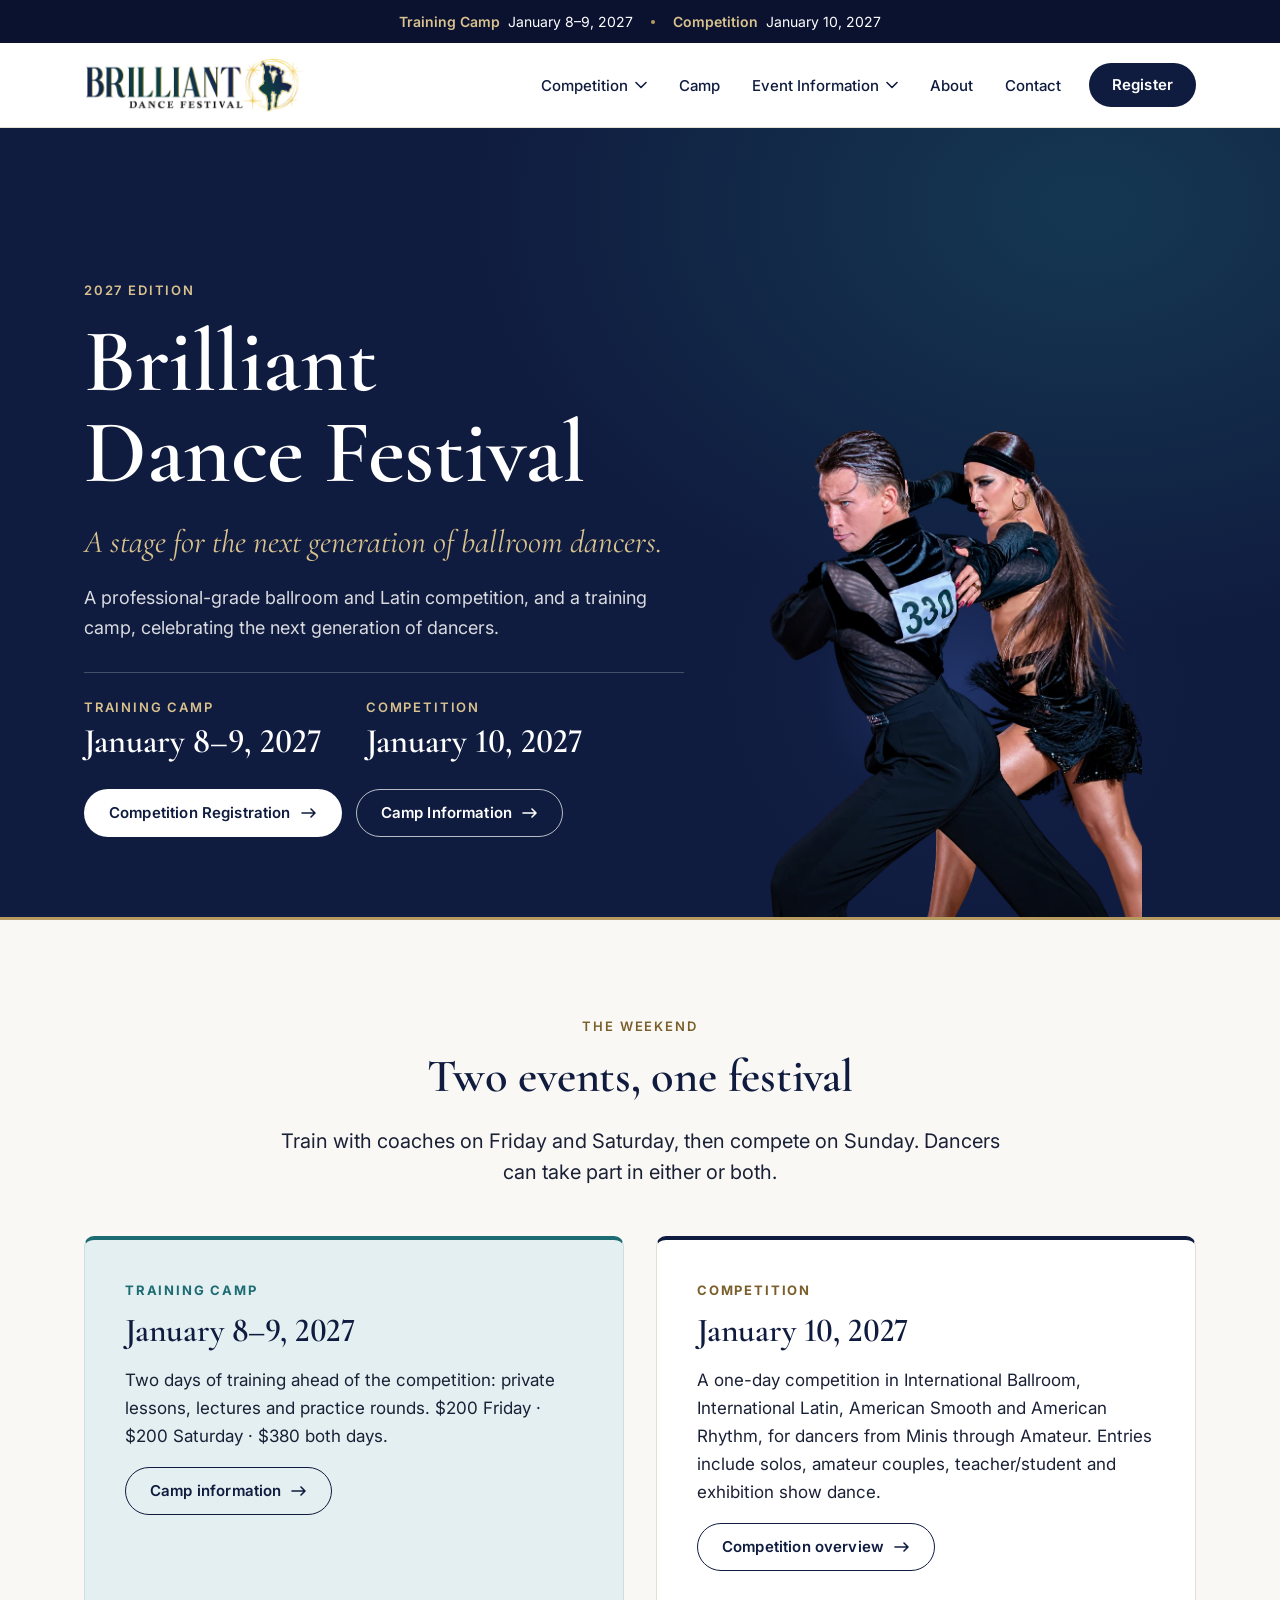
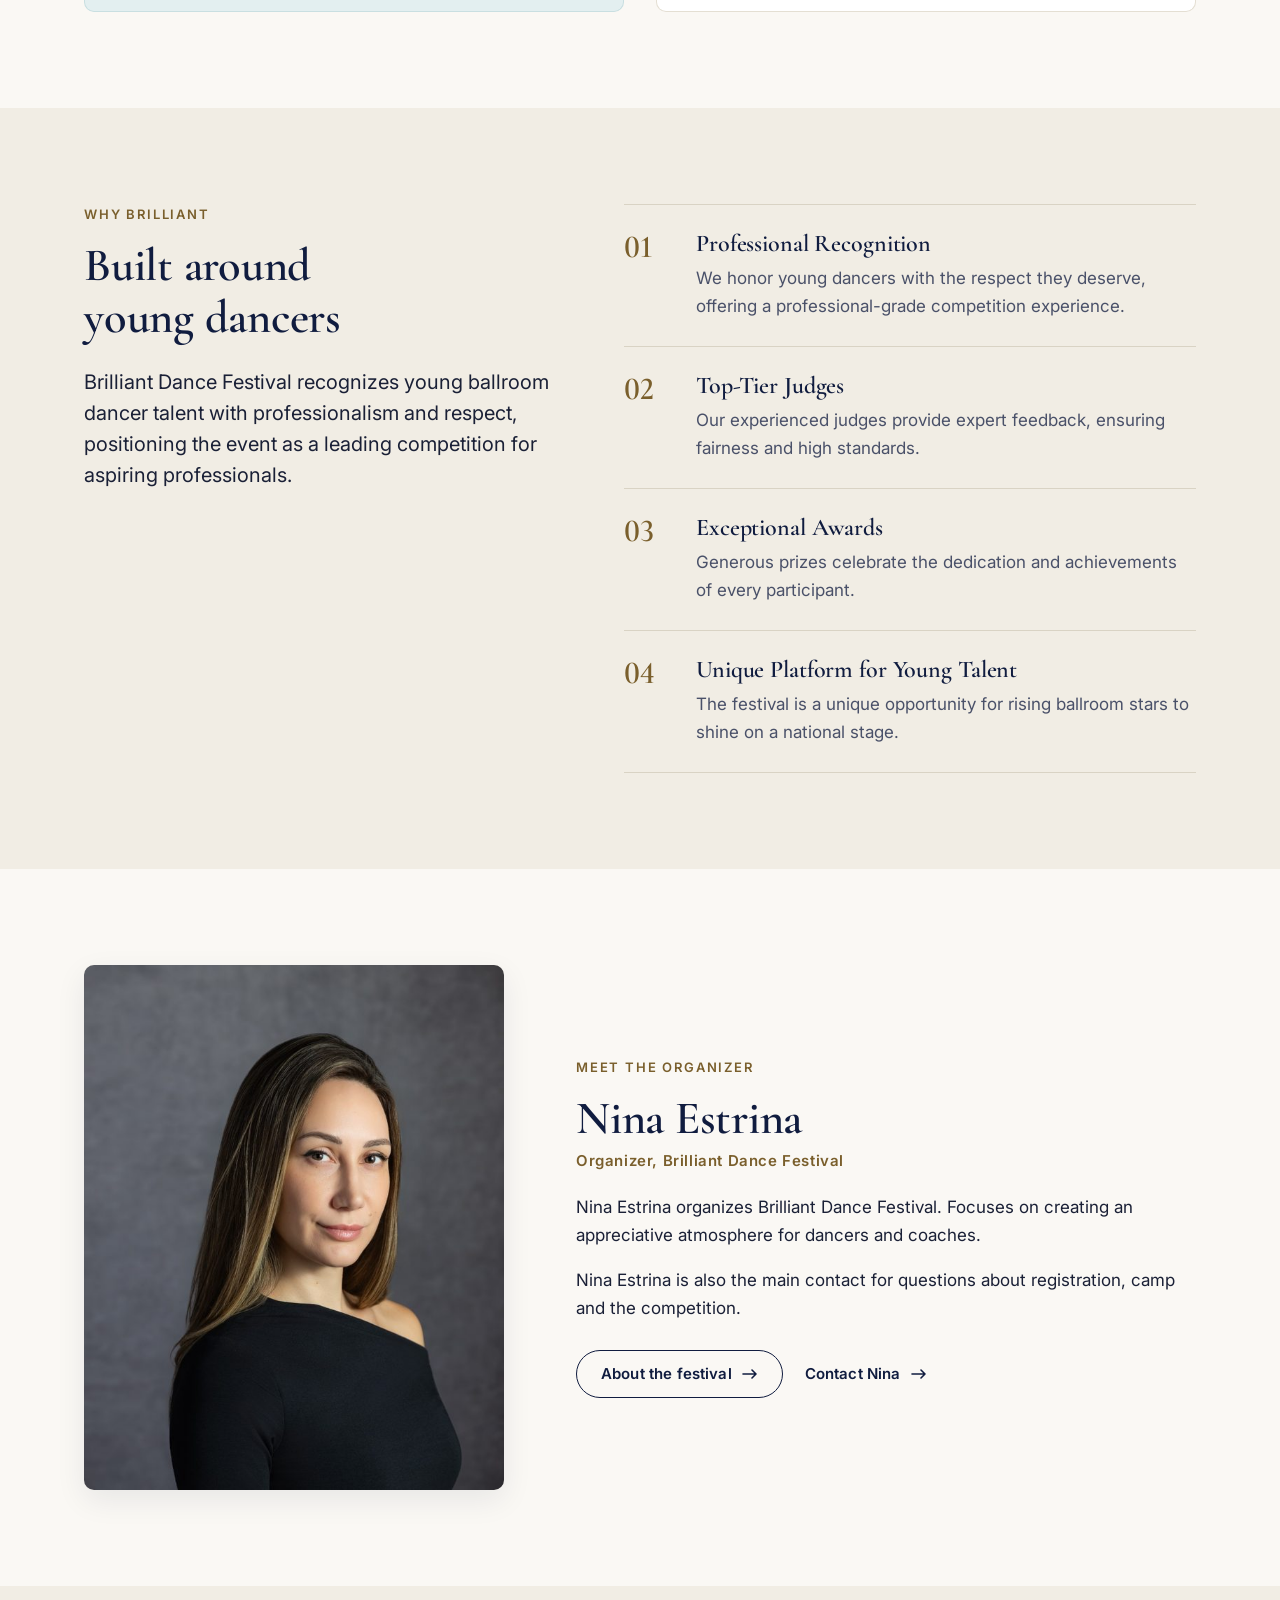
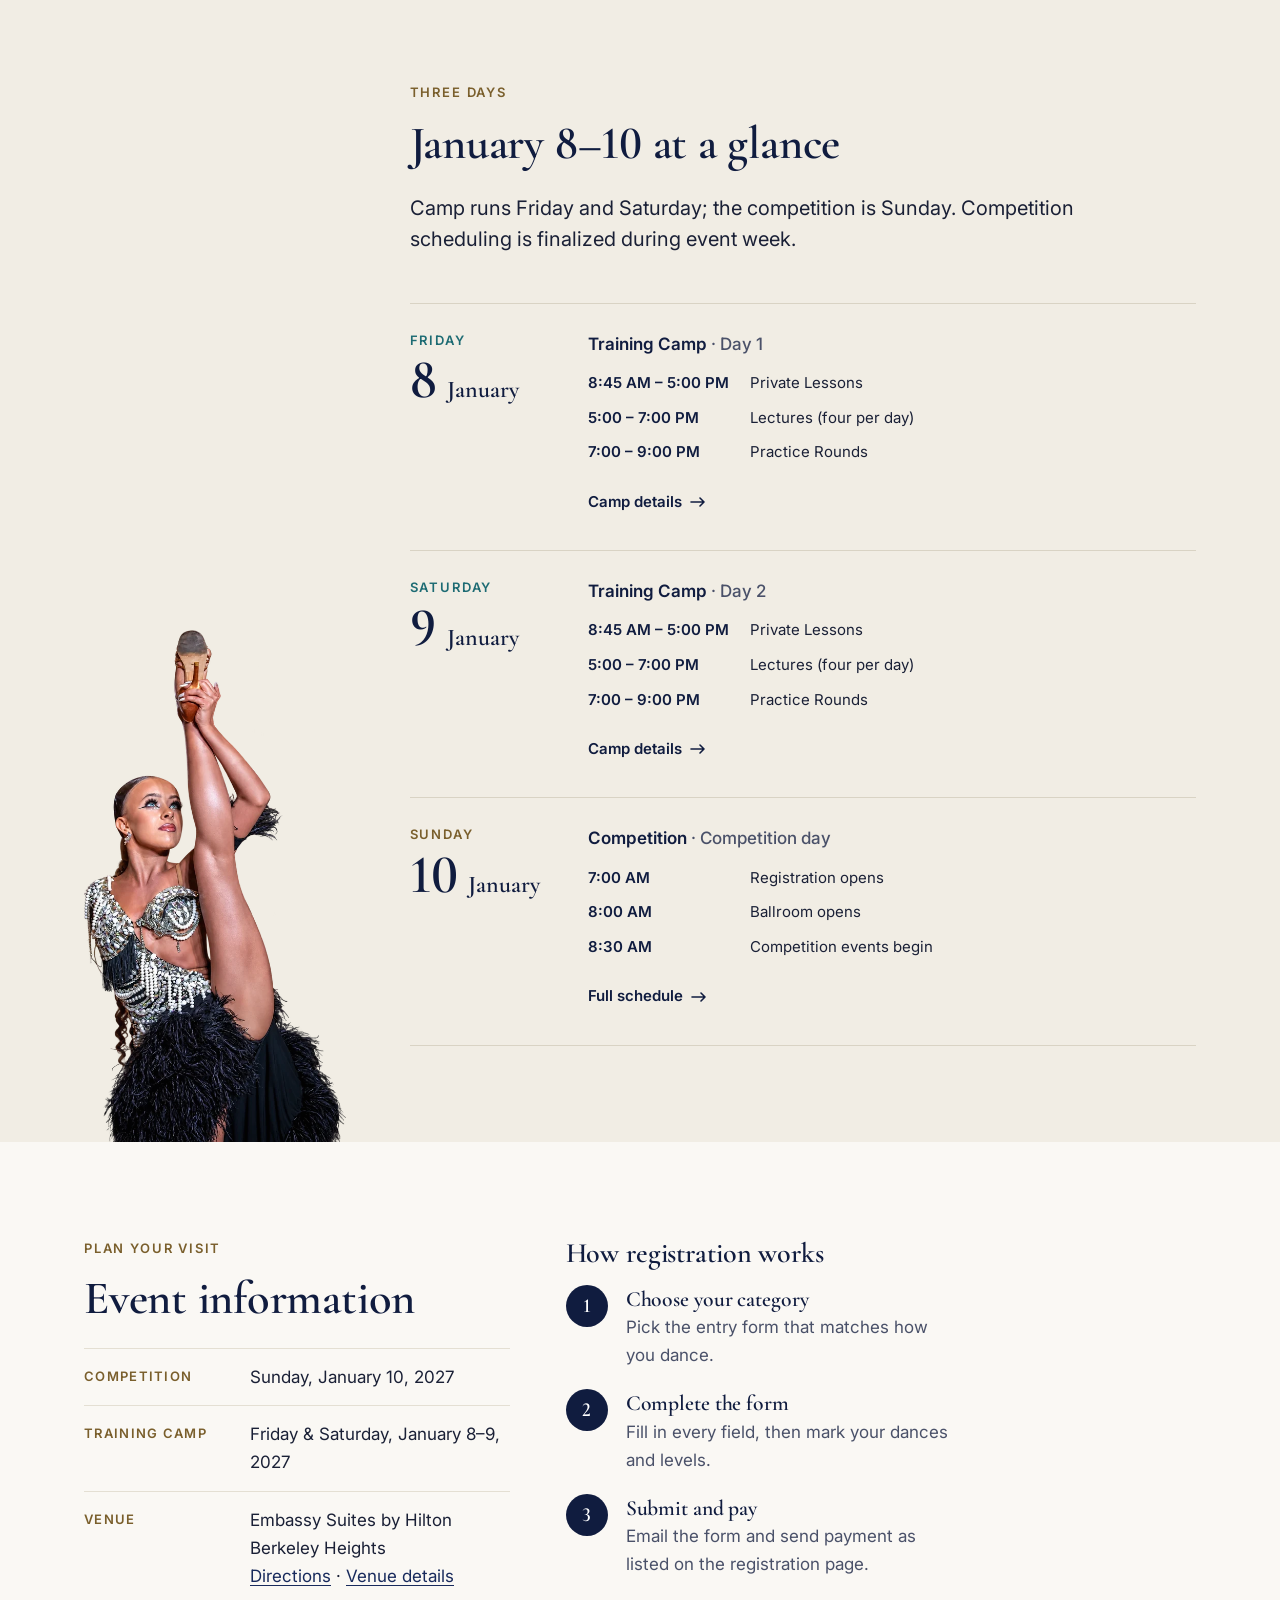
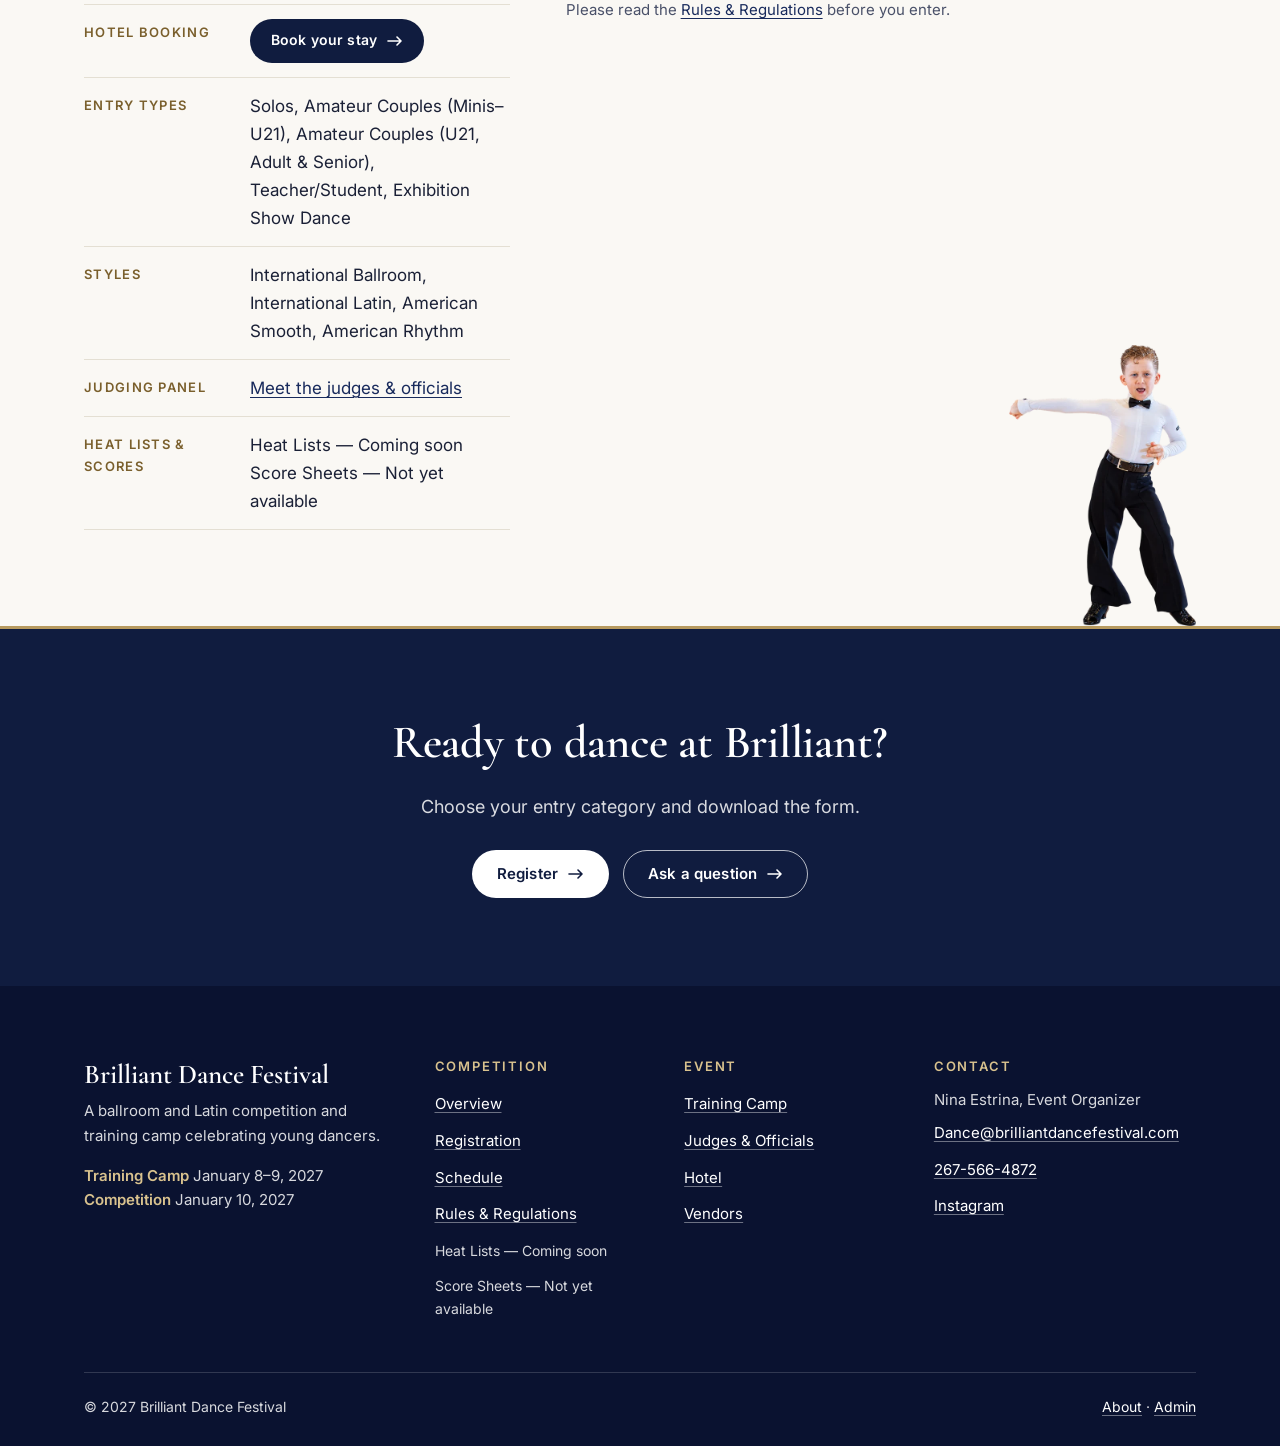
==== commit f26ce3f2: "Registration: updated Solos, Amateur Couples and Teacher/Student forms; add Amateur U21/Adult/Senior" ====
--- a/index.html
+++ b/index.html
@@ -83,7 +83,7 @@
   <article class="path path-comp reveal">
     <p class="path-kind">Competition</p>
     <h3>January 10, 2027</h3>
-    <p>A one-day competition in International Ballroom, International Latin, American Smooth and American Rhythm, for dancers from Minis through Amateur. Entries include solos, amateur couples and teacher/student.</p>
+    <p>A one-day competition in International Ballroom, International Latin, American Smooth and American Rhythm, for dancers from Minis through Amateur. Entries include solos, amateur couples, teacher/student and exhibition show dance.</p>
     <a class="btn btn-secondary" href="competition.html">Competition overview<svg class="arrow" viewBox="0 0 16 10" width="16" height="10" aria-hidden="true"><path d="M1 5h13M10 1l4 4-4 4" fill="none" stroke="currentColor" stroke-width="1.6" stroke-linecap="round" stroke-linejoin="round"/></svg></a>
   </article>
 </div></div></section>
@@ -156,7 +156,7 @@
   <div><dt>Training Camp</dt><dd>Friday &amp; Saturday, January 8–9, 2027</dd></div>
   <div><dt>Venue</dt><dd>Embassy Suites by Hilton Berkeley Heights<br><a href="https://www.google.com/maps/search/?api=1&amp;query=250%20Connell%20Dr%2C%20Berkeley%20Heights%2C%20NJ%2007922%2C%20United%20States" target="_blank" rel="noopener">Directions</a> &middot; <a href="hotel.html">Venue details</a></dd></div>
   <div><dt>Hotel booking</dt><dd><a class="btn btn-primary btn-sm" href="https://www.hilton.com/en/attend-my-event/2027-brilliant-dance/" target="_blank" rel="noopener">Book your stay<svg class="arrow" viewBox="0 0 16 10" width="16" height="10" aria-hidden="true"><path d="M1 5h13M10 1l4 4-4 4" fill="none" stroke="currentColor" stroke-width="1.6" stroke-linecap="round" stroke-linejoin="round"/></svg></a></dd></div>
-  <div><dt>Entry types</dt><dd>Solos, Amateur Couples, Teacher/Student</dd></div>
+  <div><dt>Entry types</dt><dd>Solos, Amateur Couples (Minis–U21), Amateur Couples (U21, Adult &amp; Senior), Teacher/Student, Exhibition Show Dance</dd></div>
   <div><dt>Styles</dt><dd>International Ballroom, International Latin, American Smooth, American Rhythm</dd></div>
   <div><dt>Judging panel</dt><dd><a href="judges.html">Meet the judges &amp; officials</a></dd></div>
   <div><dt>Heat lists &amp; scores</dt><dd>Heat Lists &mdash; Coming soon<br>Score Sheets &mdash; Not yet available</dd></div>
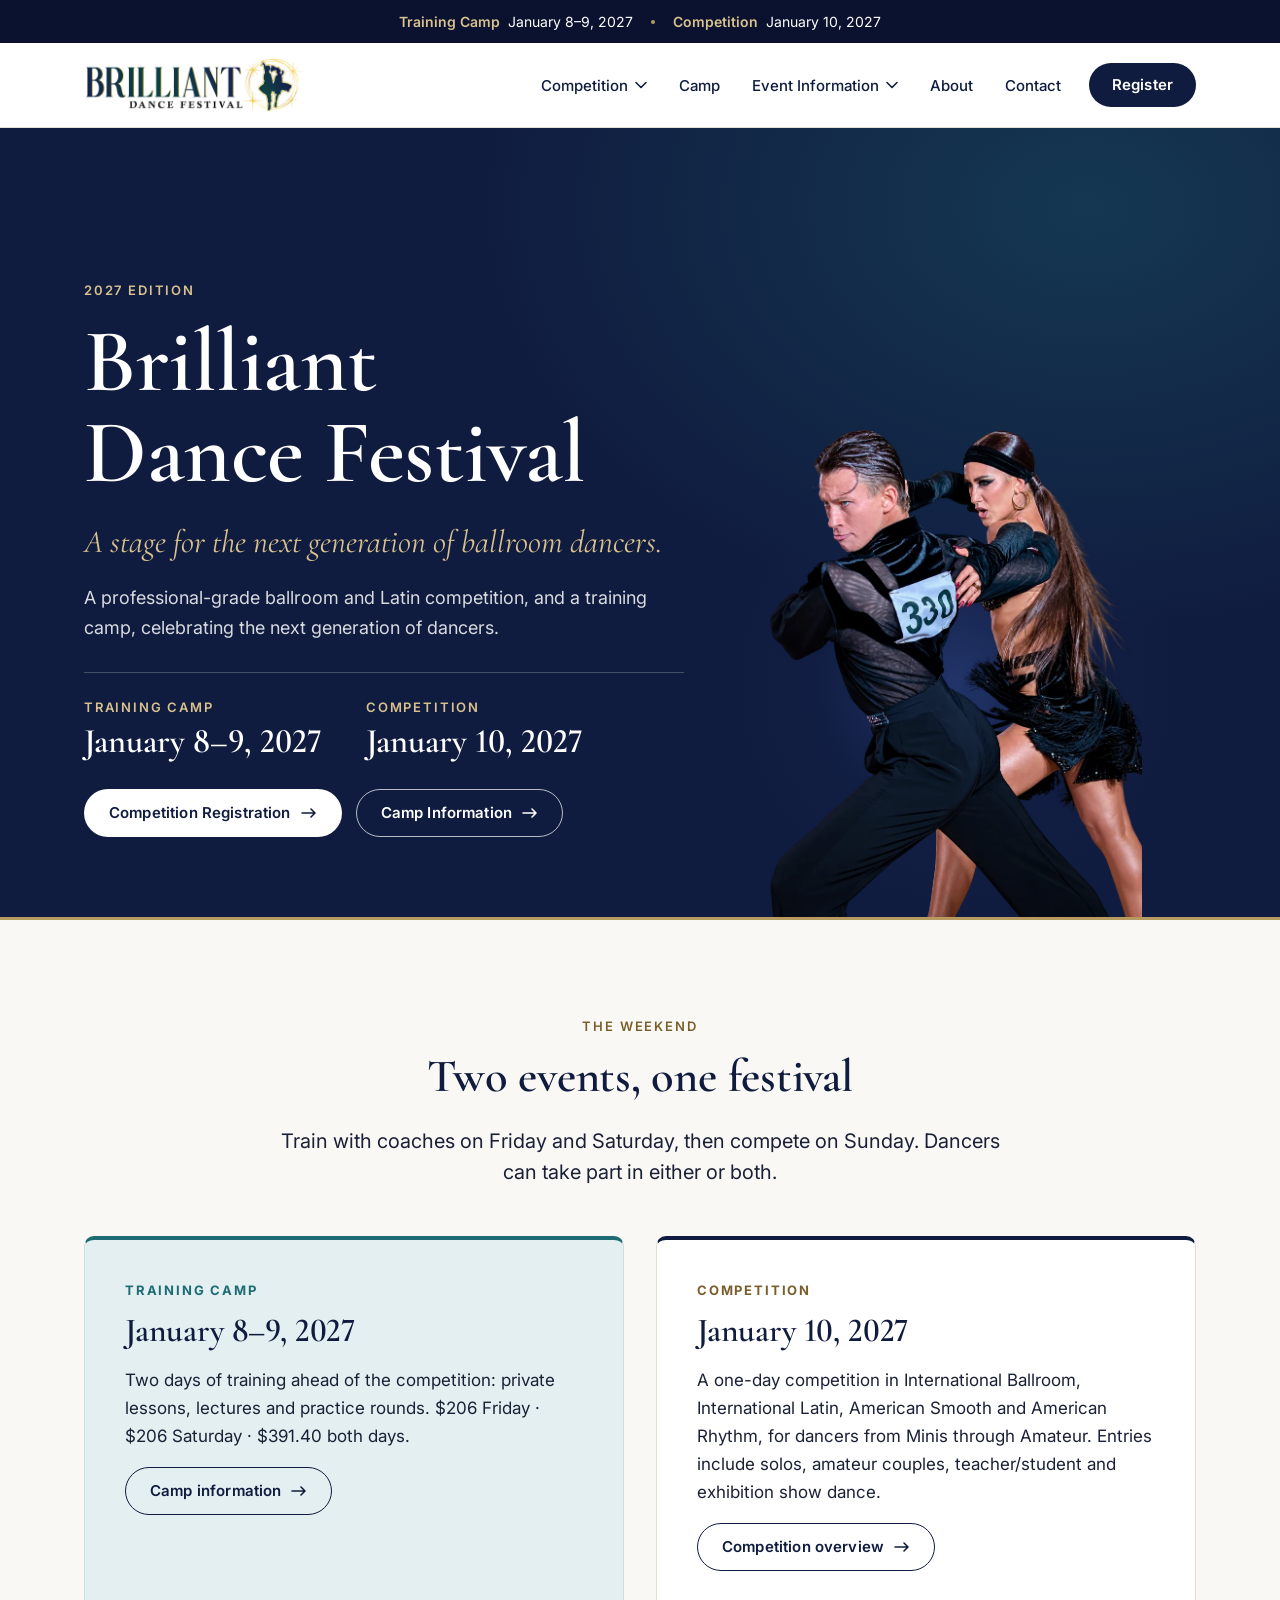
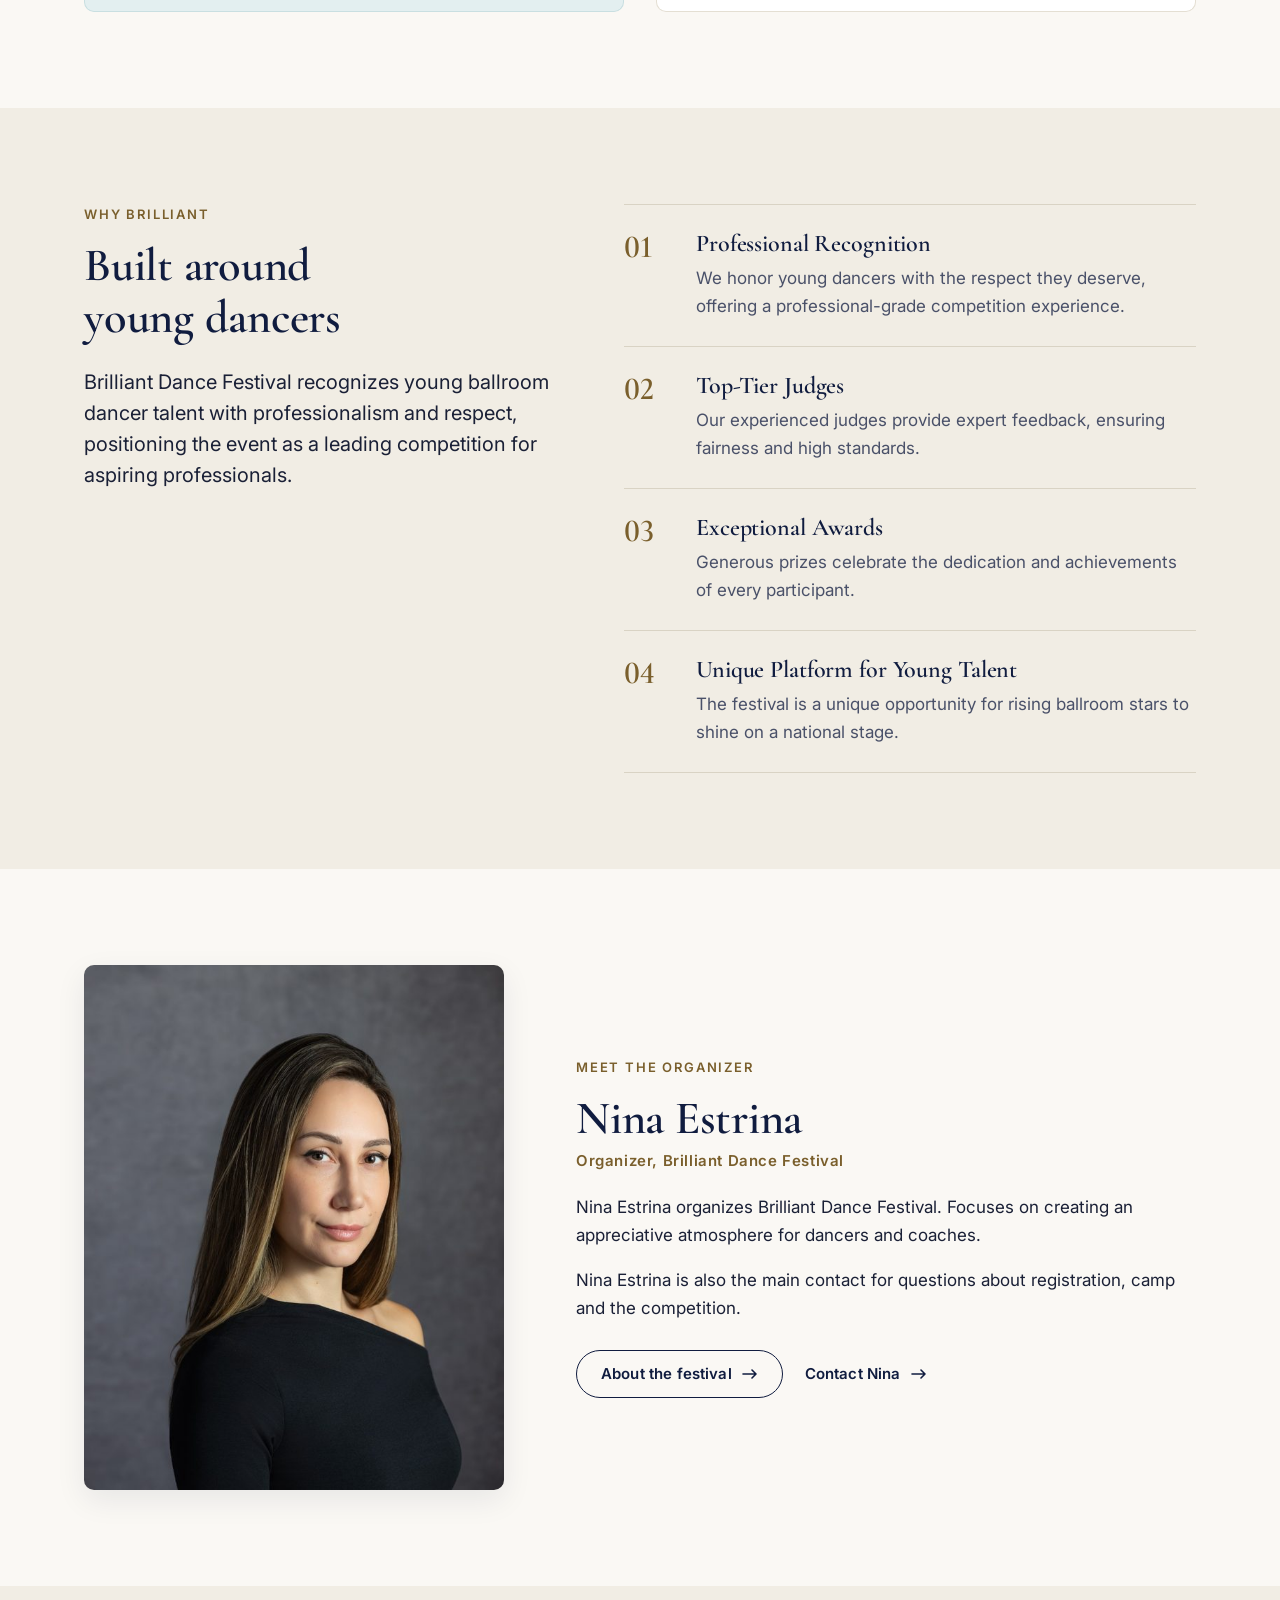
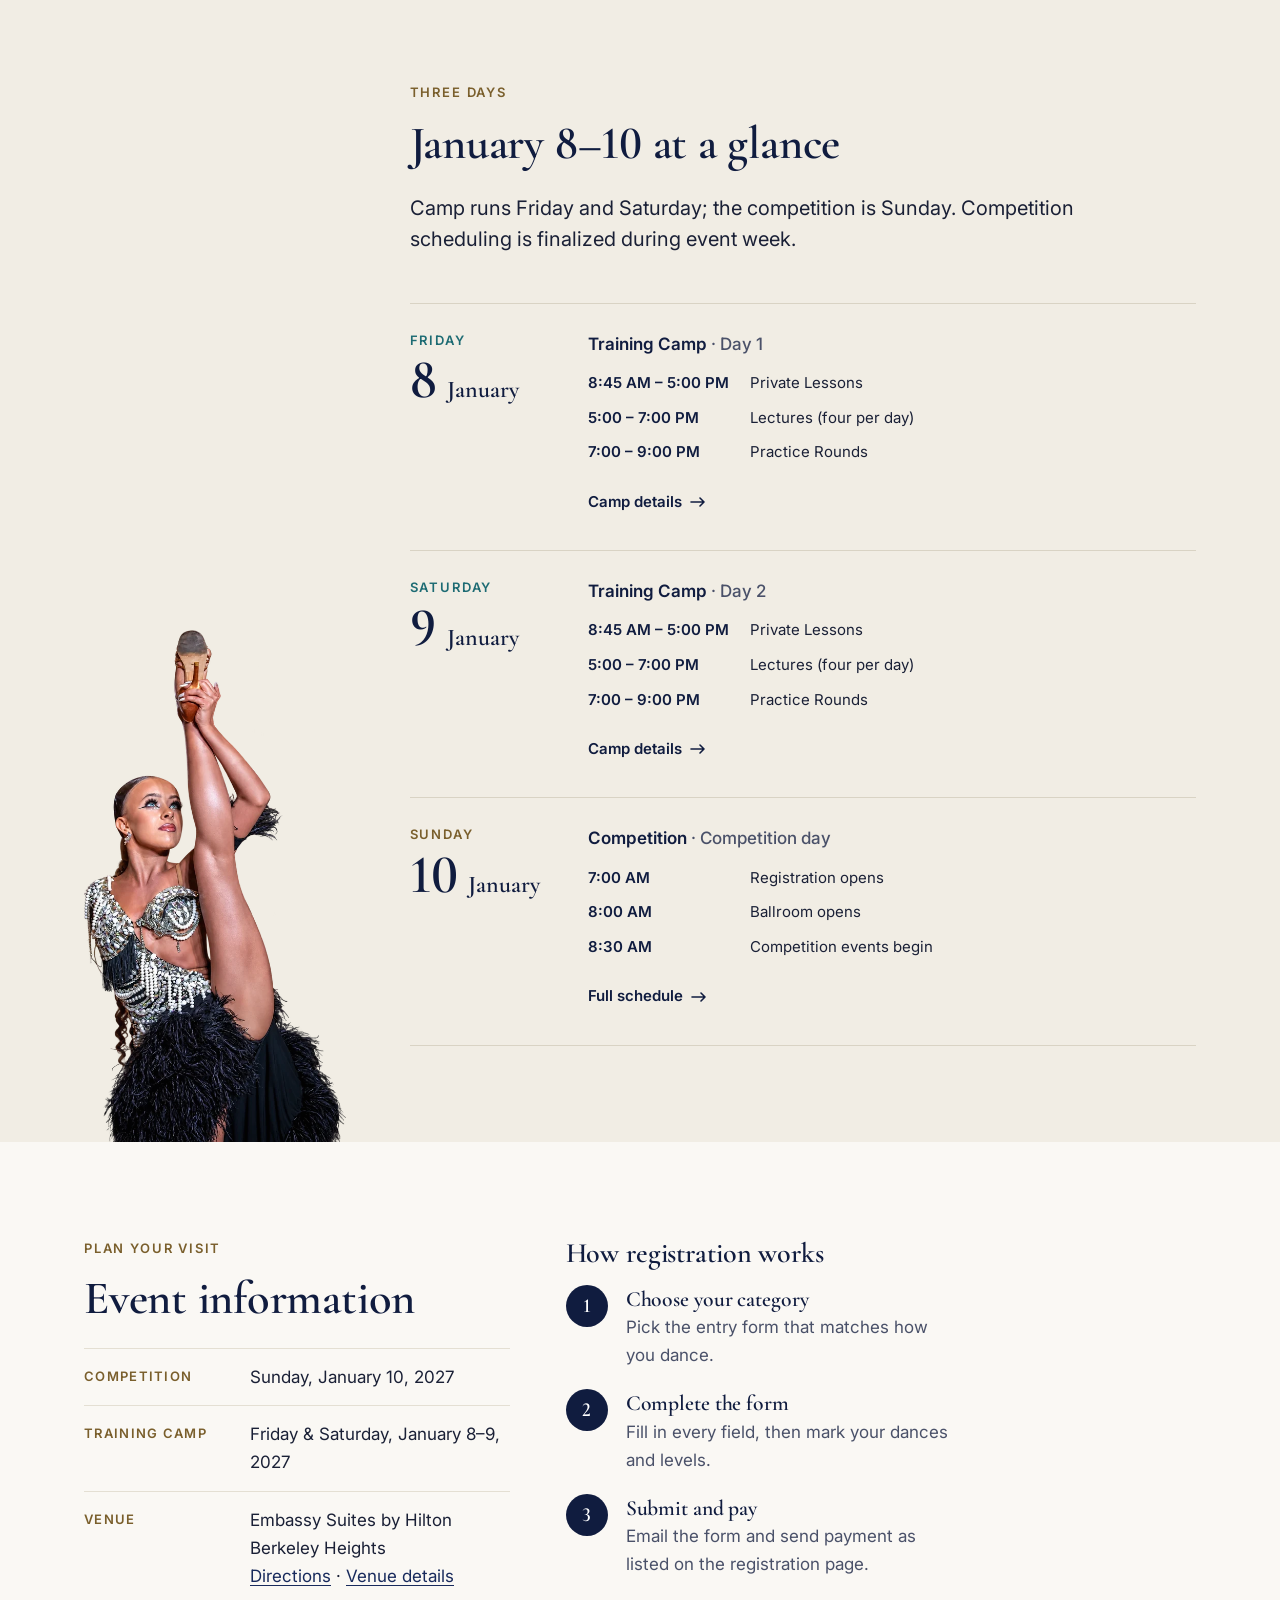
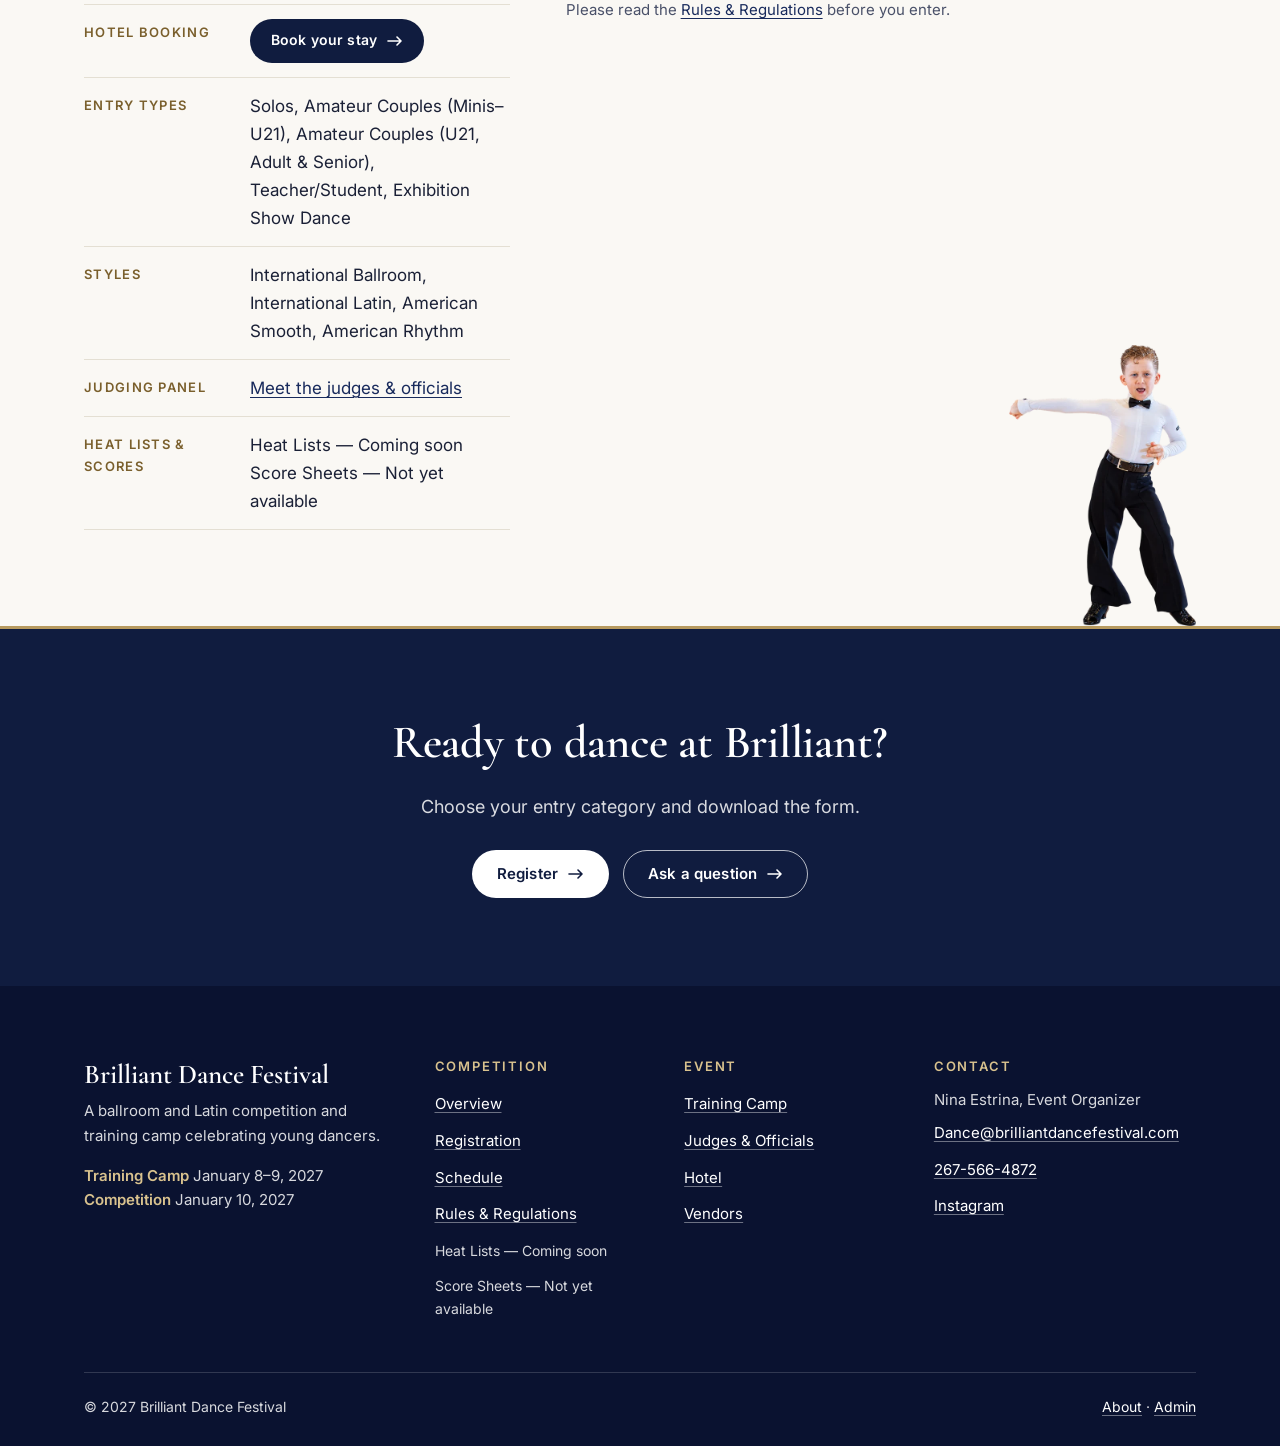
==== commit 1822ee5b: "Camp pricing $206 per day / $391.40 both days; new Saturday payment link Co-Authored-By: Claude Opus" ====
--- a/index.html
+++ b/index.html
@@ -77,7 +77,7 @@
   <article class="path path-camp reveal">
     <p class="path-kind">Training Camp</p>
     <h3>January 8–9, 2027</h3>
-    <p>Two days of training ahead of the competition: private lessons, lectures and practice rounds. $200 Friday &middot; $200 Saturday &middot; $380 both days.</p>
+    <p>Two days of training ahead of the competition: private lessons, lectures and practice rounds. $206 Friday &middot; $206 Saturday &middot; $391.40 both days.</p>
     <a class="btn btn-secondary" href="camp.html">Camp information<svg class="arrow" viewBox="0 0 16 10" width="16" height="10" aria-hidden="true"><path d="M1 5h13M10 1l4 4-4 4" fill="none" stroke="currentColor" stroke-width="1.6" stroke-linecap="round" stroke-linejoin="round"/></svg></a>
   </article>
   <article class="path path-comp reveal">
--- a/css/style.css
+++ b/css/style.css
@@ -496,3 +496,10 @@
 
 .btn-sm { min-height: 44px; padding: 10px 20px; font-size: 0.875rem; }
 .code-note { display: inline-block; margin-top: 10px; font-size: 0.9375rem; }
+
+.coach-pass { display: grid; grid-template-columns: minmax(0, 1.1fr) minmax(0, 1fr); gap: 24px 64px; align-items: start; max-width: 1000px; margin: 0 auto; padding: 40px; background: #fff; border: 1px solid var(--line); border-top: 3px solid var(--champagne); border-radius: var(--radius-lg); }
+.coach-pass h2 { font-size: 2.2rem; }
+.coach-pass .actions { grid-column: 1 / -1; margin-top: 4px; }
+@media (max-width: 800px) { .coach-pass { grid-template-columns: minmax(0, 1fr); padding: 28px 22px; } .coach-pass .btn { width: 100%; } }
+.coach-pass > * { min-width: 0; }
+.coach-pass p, .coach-pass a { overflow-wrap: anywhere; }
